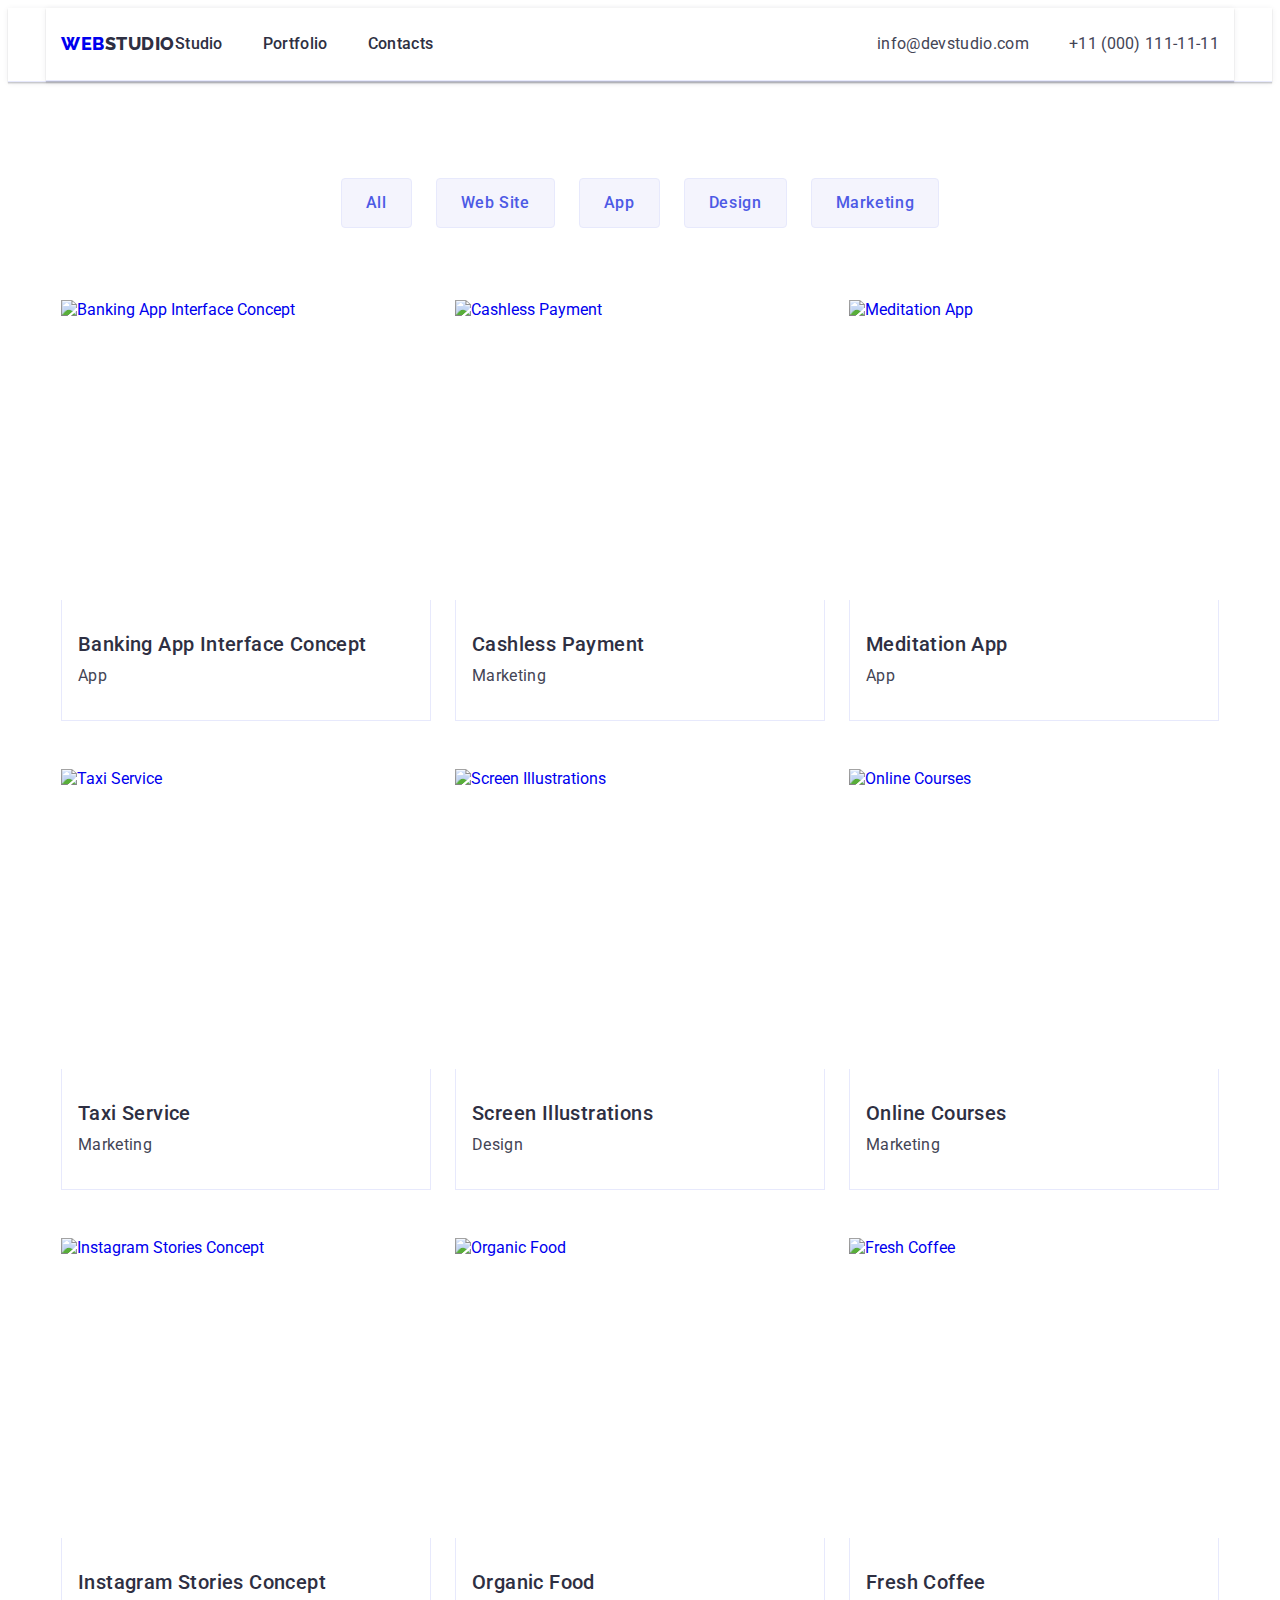
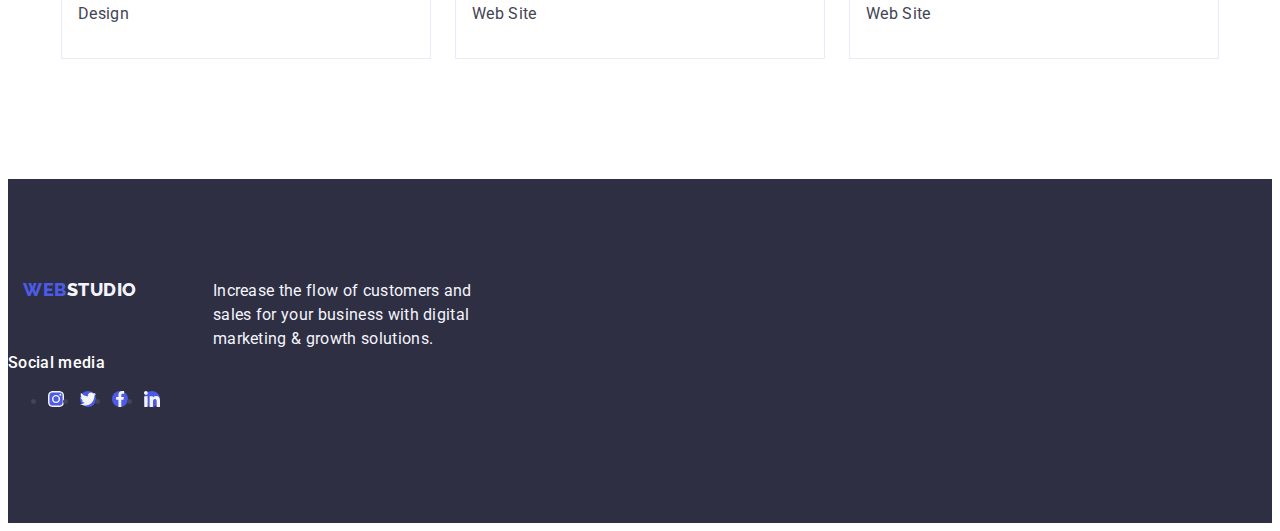
==== portfolio.html @ ffb1801b "Update portfolio.html" ====
<!DOCTYPE html>
<html lang="en">
  <head>
    <meta charset="UTF-8" />
    <meta name="viewport" content="width=device-width, initial-scale=1.0" />
    <link rel="preconnect" href="https://fonts.googleapis.com" />
    <link rel="preconnect" href="https://fonts.gstatic.com" crossorigin />
    <link
      href="https://fonts.googleapis.com/css2?family=Raleway:wght@800&family=Roboto:wght@400;500;700;900&display=swap"
      rel="stylesheet"
    />
    <link
      rel="stylesheet"
      href="https://cdnjs.cloudflare.com/ajax/libs/modern-normalize/2.0.0/modern-normalize.min.css"
      integrity="sha512-4xo8blKMVCiXpTaLzQSLSw3KFOVPWhm/TRtuPVc4WG6kUgjH6J03IBuG7JZPkcWMxJ5huwaBpOpnwYElP/m6wg=="
      crossorigin="anonymous"
      referrerpolicy="no-referrer"
    />
    <link rel="stylesheet" href="./css/styles.css" />
    <title>Portfolio</title>
  </head>
  <body>
    <header class="header-container">
      <div class="container header-container">
        <nav class="nav-header">
          <a href="./index.html" class="logo-link-header link"
            >Web<span class="logo-accent">Studio</span></a
          >
          <ul class="header-link list">
            <li>
              <a class="nav-list link" href="./index.html">Studio</a>
            </li>
            <li>
              <a class="nav-list link" href="./portfolio.html">Portfolio</a>
            </li>
            <li><a class="nav-list link" href="">Contacts</a></li>
          </ul>
        </nav>
        <address class="address">
          <ul class="address-list list">
            <li class="item">
              <a class="contact-link link" href="mailto:info@devstudio.com"
                >info@devstudio.com</a
              >
            </li>
            <li class="item">
              <a class="contact-link link" href="tel:+110001111111"
                >+11 (000) 111-11-11</a
              >
            </li>
          </ul>
        </address>
      </div>
    </header>
    <main>
      <section class="section-p">
        <div class="container">
          <h1 class="visually-hidden">Any text</h1>
          <ul class="list-p list">
            <li><button class="button-p" type="button">All</button></li>
            <li><button class="button-p" type="button">Web Site</button></li>
            <li><button class="button-p" type="button">App</button></li>
            <li><button class="button-p" type="button">Design</button></li>
            <li><button class="button-p" type="button">Marketing</button></li>
          </ul>
          <ul class="list-p-second list">
            <li class="item-p">
              <a href="src=./images/Interface.jpg" class="link">
                <img
                  src="./images/interface.jpg"
                  alt="Banking App Interface Concept"
                  width="360"
                  height="300"
                />
                <div class="link-p">
                  <h2 class="titie-p">Banking App Interface Concept</h2>
                  <p class="text-p">App</p>
                </div></a
              >
            </li>
            <li class="item-p">
              <a href="src=./images/qrcode.jpg" class="link">
                <img
                  src="./images/qrcode.jpg"
                  alt="Cashless Payment"
                  width="360"
                  height="300"
                />
                <div class="link-p">
                  <h2 class="titie-p">Cashless Payment</h2>
                  <p class="text-p">Marketing</p>
                </div></a
              >
            </li>
            <li class="item-p">
              <a href="src=./images/notebookandphone.jpg" class="link">
                <img
                  src="./images/notebookandphone.jpg"
                  alt="Meditation App"
                  width="360"
                  height="300"
                />
                <div class="link-p">
                  <h2 class="titie-p">Meditation App</h2>
                  <p class="text-p">App</p>
                </div></a
              >
            </li>
            <li class="item-p">
              <a href="src=./images/drive.jpg" class="link">
                <img
                  src="./images/drive.jpg"
                  alt="Taxi Service"
                  width="360"
                  height="300"
                />
                <div class="link-p">
                  <h2 class="titie-p">Taxi Service</h2>
                  <p class="text-p">Marketing</p>
                </div></a
              >
            </li>
            <li class="item-p">
              <a href="src=./images/wallpaper.jpg" class="link">
                <img
                  src="./images/wallpaper.jpg"
                  alt="Screen Illustrations"
                  width="360"
                  height="300"
                />
                <div class="link-p">
                  <h2 class="titie-p">Screen Illustrations</h2>
                  <p class="text-p">Design</p>
                </div></a
              >
            </li>
            <li class="item-p">
              <a href="src=./images/748.jpg" class="link">
                <img
                  src="./images/748.jpg"
                  alt="Online Courses"
                  width="360"
                  height="300"
                />
                <div class="link-p">
                  <h2 class="titie-p">Online Courses</h2>
                  <p class="text-p">Marketing</p>
                </div></a
              >
            </li>
            <li class="item-p">
              <a href="src=./images/749.jpg" class="link">
                <img
                  src="./images/749.jpg"
                  alt="Instagram Stories Concept"
                  width="360"
                  height="300"
                />
                <div class="link-p">
                  <h2 class="titie-p">Instagram Stories Concept</h2>
                  <p class="text-p">Design</p>
                </div></a
              >
            </li>
            <li class="item-p">
              <a href="src=./images/Vegetables.jpg" class="link">
                <img
                  src="./images/Vegetables.jpg"
                  alt="Organic Food"
                  width="360"
                  height="300"
                />
                <div class="link-p">
                  <h2 class="titie-p">Organic Food</h2>
                  <p class="text-p">Web Site</p>
                </div></a
              >
            </li>
            <li class="item-p">
              <a href="src=./images/coffee.jpg" class="link">
                <img
                  src="./images/coffee.jpg"
                  alt="Fresh Coffee"
                  width="360"
                  height="300"
                />
                <div class="link-p">
                  <h2 class="titie-p">Fresh Coffee</h2>
                  <p class="text-p">Web Site</p>
                </div>
              </a>
            </li>
          </ul>
        </div>
      </section>
    </main>
    <footer class="footer">
      <div class="container-footer">
        <a href="./index.html" class="logo-link link"
          >Web<span class="logo-accent-dark">Studio</span></a
        >
        <p class="footer-text">
          Increase the flow of customers and sales for your business with
          digital marketing & growth solutions.
        </p>
      </div>
      <div class="container-footer-sn">
        <p class="social-newtork-text">
          Social media
        </p>
        <ul class="social-newtork-list">
          <li class="social-newtork-item"><a class="footer-logo" 
            href="./images/icons.svg#icon-instagram"
              >
                <svg class="svg-logo-footer" width="16" height="16">
                  <use href="./images/icons.svg#icon-instagram"></use>
              </svg>
              </a>
              </li>
              <li class="social-newtork-item"><a class="footer-logo" 
                href="./images/icons.svg#icon-twitter"
                  >
                    <svg class="svg-logo-footer" width="16" height="16">
                      <use href="./images/icons.svg#icon-twitter"></use>
                  </svg>
                  </a>
                  </li>
                  <li class="social-newtork-item"><a class="footer-logo" 
                    href="./images/icons.svg#icon-facebook"
                      >
                        <svg class="svg-logo-footer" width="16" height="16">
                          <use href="./images/icons.svg#icon-facebook"></use>
                      </svg>
                      </a>
                      </li>
                      <li class="social-newtork-item"><a class="footer-logo" 
                        href="./images/icons.svg#icon-linkedin"
                          >
                            <svg class="svg-logo-footer" width="16" height="16">
                              <use href="./images/icons.svg#icon-linkedin"></use>
                          </svg>
                          </a>
                          </li>
        </ul>
      </div>
    </footer>
  </body>
</html>
---- css/styles.css ----
:root {
    --state: #434455;
    --navy-blue: #2e2f42;
    --cornflower: #E7E9FC;
    --iris: #4D5AE5;
    --ocean: #404BBF;
    --cloud: #F4F4FD;
    --white: #ffffff;
    --light-slate: #8e8f99;
    
    }
    p,h1,h2,h3,h4,h5,h6 {
        padding: 0%;
        margin: 0%;
    }
    
    li {
        margin: 0%;
        padding-left: 0%;
    }
    
    img {
        display: block;
    }
    
    body{font-family: "Roboto", sans-serif;
        color: var(--state);
        background-color: var(--white);
    }
    .svg-logo-footer{
        width: 24;
        height: 24;
        fill:#f4f4fd; 
        transition: background-color 250ms cubic-bezier(0.4, 0, 0.2, 1);
    }
    .social-newtork-text{
        font-weight: 500;
        font-size: 16px;
        line-height: 1.5;
        letter-spacing: 0.02em;
        color:#FFFFFF;
        margin-bottom: 16px;
    }
    .container {
        width: 1158px;
        padding: 0 15px;
        margin: 0 auto;
    }
    .social-newtork-list{
        display: flex;
        gap: 16px;
    }
    .social-network-item{
        width: 40px;
        height: 40px;
    }
    .footer-logo{
        width: 100%;
        height: 100%;
        background-color:#4d5ae5;
        border-radius: 50%;
        display:flex;
        align-items: center;
        justify-content: center;
    }
    .footer-logo:hover{
        background-color: #31d0aa;
    }
    .footer-logo:focus{
        background-color: #31d0aa;
    }
    .container-footer{
        width: 1158px;
        padding: 0 15px;
        margin: 0 auto;
        display: flex;
        align-items: baseline;
        margin-right: 120px;
    }
    
    .header-container {
        display: flex;
        border-bottom: 1px solid #e7e9fc;
        align-items: center;
        justify-content: space-between;
        box-shadow: 0px 2px 1px rgba(46, 47, 66, 0.08), 0px 1px 1px 
        rgba(46, 47, 66, 0.16), 0px 1px 6px rgba(46, 47, 66, 0.08);
    }
    
    .visually-hidden {
        position: absolute;
        width: 1px;
        height: 1px;
        margin: -1px;
        border: 0;
        padding: 0;
        white-space: nowrap;
        clip-path: inset(100%);
        clip: rect(0 0 0 0);
        overflow: hidden;
    }
    
    .list {list-style: none;
    padding: 0;
    margin: 0;}
    
    .link {text-decoration: none;}
    
    
    
    .address {
           margin-left: auto;
        }
        .item {
           
            
        }
    
    .nav-header {
        display: flex;
        
        align-items: center;    
        
    }
    
    .header-link {
        display: flex;
        gap: 40px;
    }
    
        .link-switch {
            color: #404bbf; 
            position: relative; 
            
        }
    
    
        
        .link-switch::after {
            content: "";
            position: absolute;
            left: 0;
            bottom: -1px;
            height: 4px;
            background-color: #404bbf;
            border-radius: 2px;
            transition: border-radius 2px;
            
    
        }
        
    
    .address-list {
        display: flex;
            gap: 40px;
            
    }
    
    .logo-link-header {
    
        display: block;
        font-family: "Raleway", sans-serif;
        font-weight: 800;
        font-size: 18px;
        line-height: 1.17;
        letter-spacing: 0.03em;
        text-transform: uppercase;
        color: #404bbf
        margin-right: 76px;
     
    }
    
    
    .logo-link.link {
    
        display: inline-block;
        font-family: "Raleway", sans-serif;
        font-weight: 800;
        font-size: 18px;
        line-height: 1.17;
        letter-spacing: 0.03em;
        text-transform: uppercase;
        color: var(--iris);
        margin-right: 76px;
        margin-bottom: 16px;
    }
    
    
            .logo-link.link:hover,
            .logo-link.link:focus, 
            .nav-list.link:hover,
            .nav-list.link:focus,
            .contact-link.link:hover,
            .contact-link.link:focus
            {color: #404bbf;}
    
    
    
    .logo-accent {color:#2e2f42}
    
    
    
    .nav-list{
        
        padding: 24px 0;
        color: var(--navyblue, #2E2F42);
        font-family: Roboto;
        font-size: 16px;
        font-style: normal;
        line-height: 1.5;
        letter-spacing: 0.02em;
        font-weight: 500;
        display: block;
        transition: color 250ms cubic-bezier(0.4, 0, 0.2, 1)}
    
       
    
    
    
        .contact-link {
        color: var(--slate, #434455);
        font-family: Roboto;
        font-size: 16px;
        font-style: normal;
        font-weight: 400;
        line-height: 24px;
        letter-spacing: 0.32px;
        transition: color 250ms cubic-bezier(0.4, 0, 0.2, 1);
    
        }
    
    
    
    .section-one {
        max-width: 1440px;
        padding: 188px 0;
        text-align: center;
        background: var(--navyblue, #2E2F42);}
    
        .hero {
        background-size: cover;
        background-image: url(../images/hero-bg.jpg);
        background-repeat: no-repeat;
        background-position: center center;
        background-image: linear-gradient(rgba(46, 47, 66, 0.7),
                    rgba(46, 47, 66, 0.7)), url(../images/hero-bg.jpg);}
    
    .section-one-text {
        max-width: 496px;
        color: var(--white, #FFF);
        font-family: Roboto;
        font-size: 56px;
        font-style: normal;
        font-weight: 700;
        line-height: 1.07;
        letter-spacing: 1.12px;
        text-align: center;
        margin-right: auto;
        margin-left: auto;
        margin-bottom: 48px;}
    
    .section-one-button {
        border-radius: 4px;
        border: none;
        height: 56px;
        min-width: 169px;
        display: block;
        background-color: var(--iris);
        font-family: "Roboto", sans-serif;
        font-weight: 500;
        font-size: 16px;
        line-height: 1.5;
        letter-spacing: 0.04em;
        color: var(--white);
        cursor: pointer;
        margin: 0 auto;
        transition: background-color 250ms cubic-bezier(0.4, 0, 0.2, 1);
    }
    
    .section-one-button:hover {
            background-color: var(--ocean);
        }
    .section-one-button:focus {
            background-color: var(--ocean);
        }
    
    .section-two {
        padding: 120px 0;
    }
    
     .logo-icon {
         display: flex;
         justify-content: center;
         align-items: center;
     }
    
     .logo-icon-wrapper {
         display: flex;
         justify-content: center;
         align-items: center;
         width: 264px;
         height: 112px;
         margin-bottom: 8px;
         flex-shrink: 0;
         border-radius: 4px;
         background: var(--cloud, #F4F4FD);
     }
    
    
     /* <svg class="" width="" height="">
     <use href="/images/icons.svg#"></use>
     </svg> */
    
    
        .section-two-title,
        .titie-p
         {
            font-weight: 500;
            font-size: 20px;
            line-height: 1.2;
            letter-spacing: 0.02em;
             color: var(--navy-blue);
            
        }
        .section-two-text {
            line-height: 1.5;
            letter-spacing: 0.02em;
    
        }
    .section-two-title {
        margin-bottom: 8px;
    }
    
    .section-two-list {
        display: flex;
        gap: 24px;
    }
    .section-two-list-element{
    width: calc((100% - 72px) / 4);
    }
    
        .section-three-title,
        .section-four-title {
            font-size: 36px;
            line-height: 1.11;
            text-align: center;
            text-transform: capitalize;
            color: var(--navy-blue);
            letter-spacing: 0.02em;
        }
    
        .section-three {
        padding-bottom: 120px;
        }
        .section-three-title {
        margin-bottom: 72px;
        }
        .section-three-list {
            display: flex;
        gap: 24px;
        }
    
        .section-four {
            padding: 120px 0;
            background-color: #F4F4FD;
        }
    
    .section-four-list {
    display: flex;
    gap: 24px;
    border-radius: 0px 0px 4px 4px;
    }
    
    .section-four-item
    {border-radius: 0px 0px 4px 4px;
     background-color: #FFFFFF;
    box-shadow: 0px 1px 6px rgba(46, 47, 66, 0.08),
        0px 1px 1px rgba(46, 47, 66, 0.16),
        0px 2px 1px rgba(46, 47, 66, 0.08);}
    
    .section-four-item:first-child {
        width: calc((100% - 72px) / 4);}
    
    .section-four-item:last-child {
    margin-right: 0;
    }
    
    .section-four-title-name {
        font-weight: 500;
        font-size: 20px;
        line-height: 1.2;
        letter-spacing: 0.02em;
        color: var(--navy-blue);
        text-align: center;
        margin-bottom: 8px;
    
    }
    
    .woker-name {
        padding: 32px 0;
    }
    
    .section-four-title {
        margin-bottom: 72px;
    }
        .section-four-text {
            text-align: center;
            
        }
    
        .section-four-text,
        .text-p
         {
            font-size: 16px;
            line-height: 1.5;
            letter-spacing: 0.02em;
            color: var(--state);
        }
    
        .socials {
            display: flex;
            justify-content: center;
            gap: 24px;
        }
    
        .socials-item {
            width: 40px;
            height: 40px;
            
        }
    
        .socials-logo-link {
            width: 100%;
            height: 100%;
            background-color: var(--iris);
            border-radius: 50%;
            display: flex;
            justify-content: center;
            align-items: center;
            transition: background-color 250ms cubic-bezier(0.4, 0, 0.2, 1);
        }
     .socials-logo-link:hover,
     .socials-logo-link:focus {
        background-color: #404bbf;
     }
    
     .svg-logo {
       fill: #f4f4fd;
     }
    .svg-logo1{
        fill: currentColor;
        width: 104;
        height: 56;
    }
    
    .section-five {
        padding-top: 120px;
        padding-bottom: 120px;
    }
    
    .section-five-title {
        font-size: 36px;
        line-height: 1.11;
        color: var(--navy-blue);
        margin-bottom: 72px;
    }
    
     .sectiom-five-list {
        display: flex;
        justify-content: center;
        gap: 24px;}
    
        .sectiom-five-list-item {
        width: calc((100% - 120px) / 6);
        height: 88px;
     }
    
    .section-five-logo {
    width: 100%;
    height: 100%;
    border: 1px solid #8e8f99;
    border-radius: 4px;
    display: flex;
    justify-content: center;
    align-items: center;
    color: var(--light-slate);
    transition: border-color 250ms cubic-bezier(0.4, 0, 0.2, 1), color 250ms cubic-bezier(0.4, 0, 0.2, 1);
    }
    
    .section-five-logo:focus,
    .section-five-logo:hover {
        border-color: #404bbf;
        color: #404bbf; 
    }
    
        .footer {
            padding: 100px 0;
            background-color: var(--navy-blue);
        }
        .logo-accent-dark {
            color: #f4f4fd; 
        }
        .footer-text {
            line-height: 1.5;
            color: var(--cloud);
            letter-spacing: 0.02em;
            max-width: 264px;
        }
    
    
            .button-p {
                border-radius: 4px;
                border: 1px solid #e7e9fc;
                padding: 12px 24px;
                font-family: "Roboto", sans-serif;
                font-weight: 500;
                font-size: 16px;
                line-height: 1.5;
                letter-spacing: 0.04em;
                color: var(--iris);
                background-color: var(--cloud);
                cursor: pointer;
            }
    
            .button-p:hover,
            .button-p:focus {
                color: var(--white);
                background-color: var(--ocean);
                border: 1px solid transparent;
            }
            .section-p {
                padding-top: 96px;
                padding-bottom: 120px;
    
            }
            .list-p {
                display: flex;
                justify-content: center;
                gap: 24px;
                margin-bottom: 72px;
            }
    
       .list-p-second {
           display: flex;
           flex-wrap: wrap;
           justify-content: center;
           row-gap: 48px;
            column-gap: 24px;
            
       }
       .item-p {
        
        width: calc((100% - 48px) / 3);
        height: calc((100% - 24px) / 3);
       }
    
       .link-p {
        padding: 32px 16px;
        border: 1px solid #e7e9fc;
        border-top: none;
       
       }
        .titie-p {
        font-weight: 500;
        font-size: 20px;
        line-height: 1.2;
        letter-spacing: 0.02em;
        color: var(--navy-blue);
        margin-bottom: 8px
               }
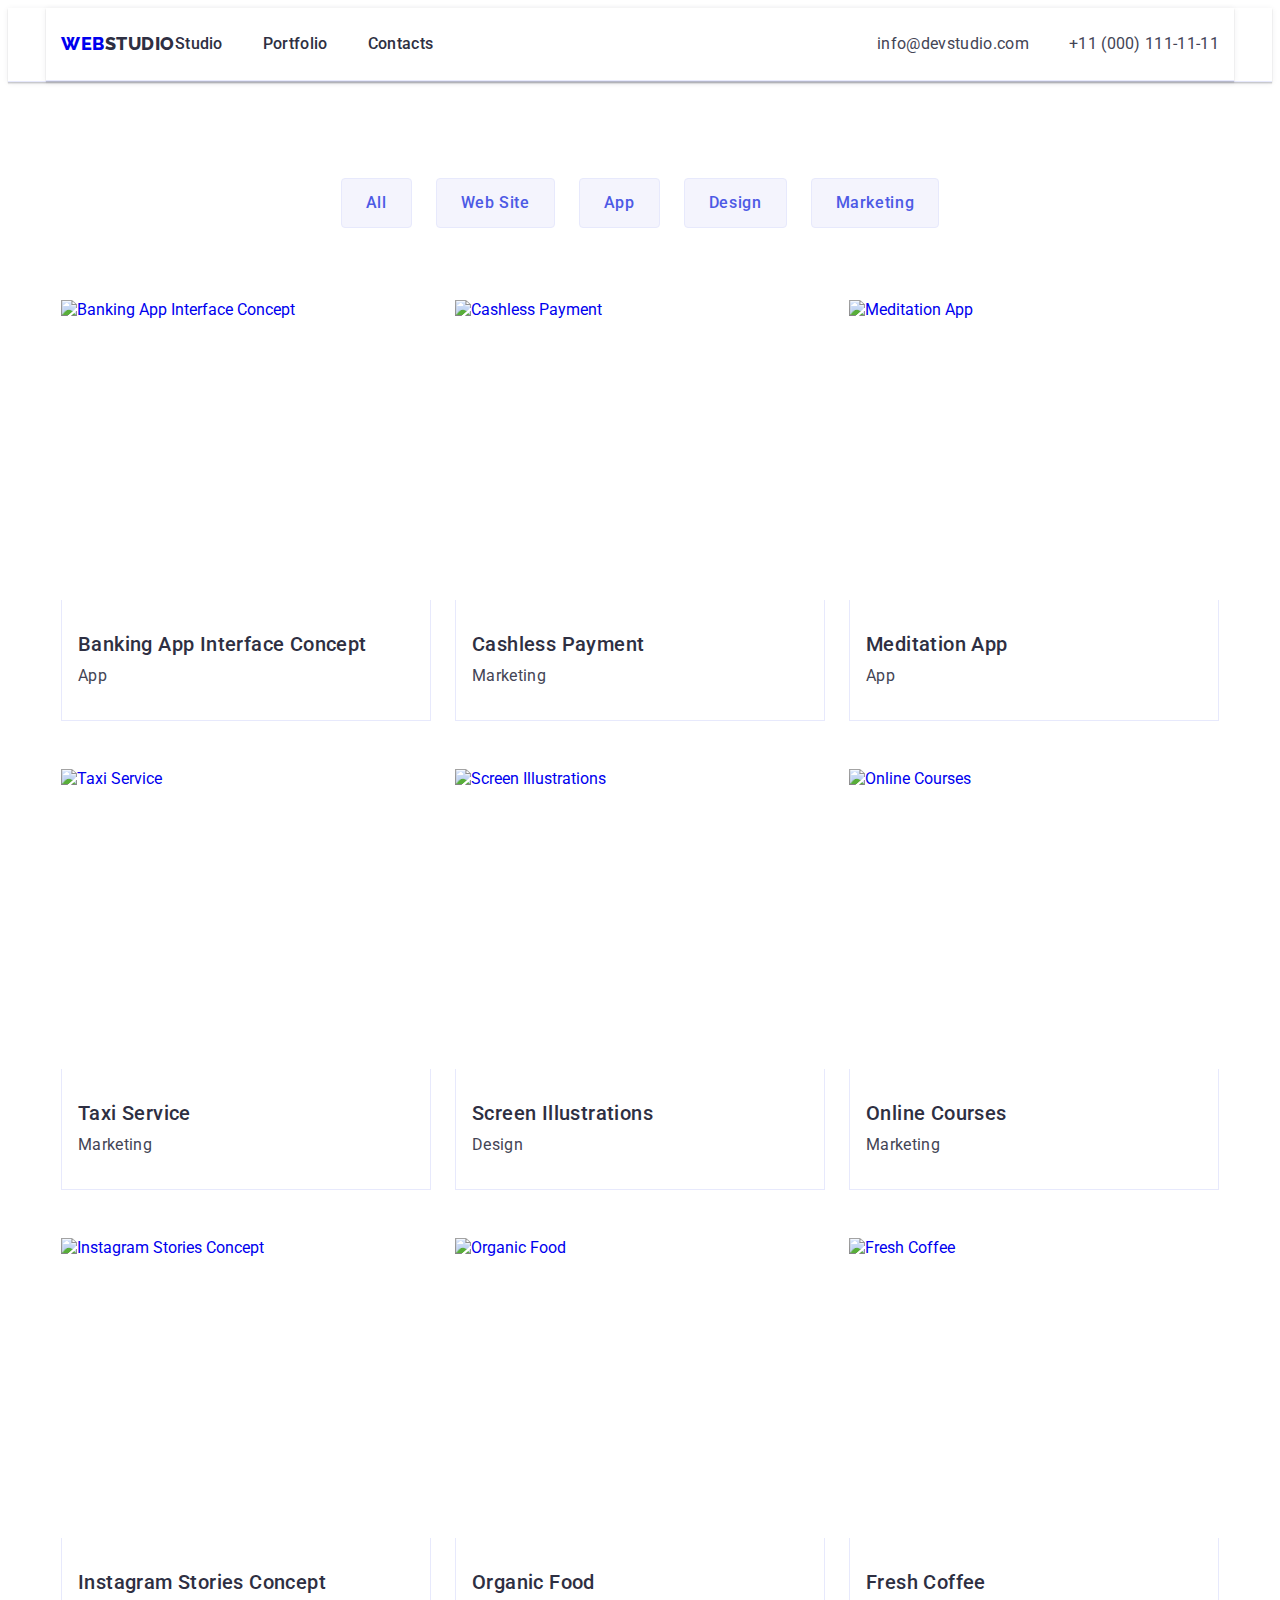
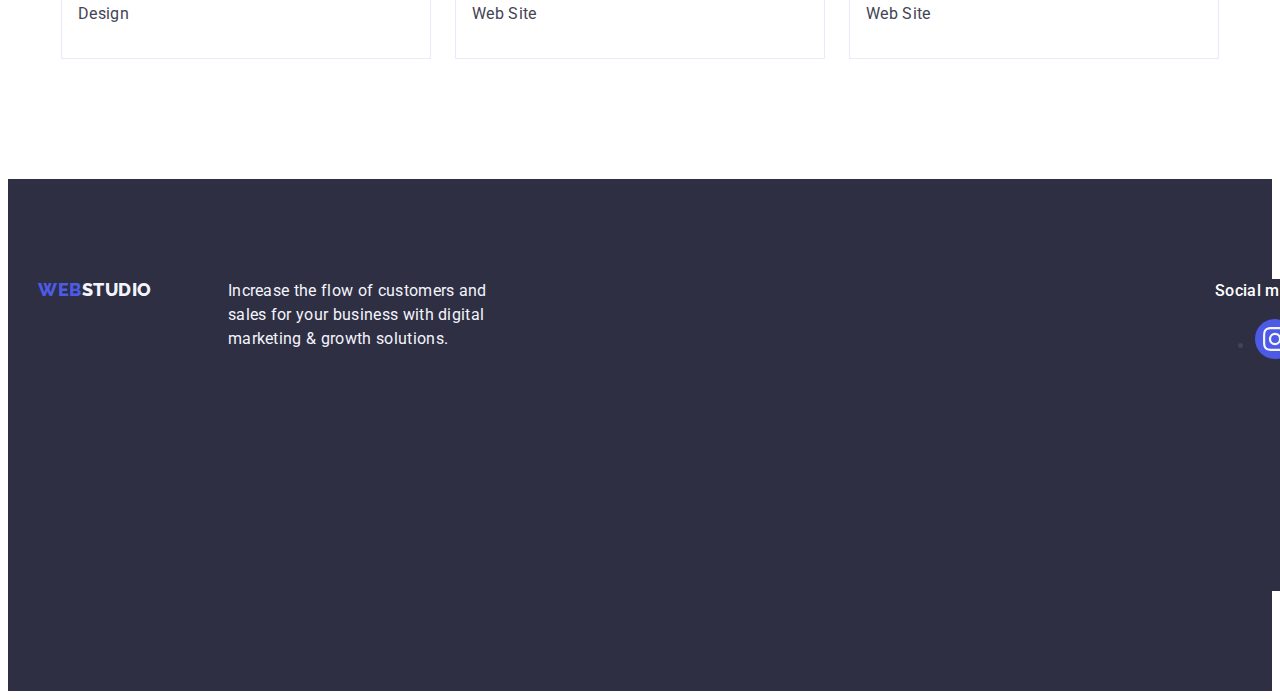
==== commit 1f5328b1: "1" ====
--- a/portfolio.html
+++ b/portfolio.html
@@ -195,7 +195,8 @@
       </section>
     </main>
     <footer class="footer">
-      <div class="container-footer">
+      <div class="container cont-footer">
+      <div class="loggo-footer">
         <a href="./index.html" class="logo-link link"
           >Web<span class="logo-accent-dark">Studio</span></a
         >
@@ -204,7 +205,7 @@
           digital marketing & growth solutions.
         </p>
       </div>
-      <div class="container-footer-sn">
+        <div class="social-newtork-footer">
         <p class="social-newtork-text">
           Social media
         </p>
@@ -212,7 +213,7 @@
           <li class="social-newtork-item"><a class="footer-logo" 
             href="./images/icons.svg#icon-instagram"
               >
-                <svg class="svg-logo-footer" width="16" height="16">
+                <svg class="svg-logo-footer" width="24" height="24">
                   <use href="./images/icons.svg#icon-instagram"></use>
               </svg>
               </a>
@@ -220,7 +221,7 @@
               <li class="social-newtork-item"><a class="footer-logo" 
                 href="./images/icons.svg#icon-twitter"
                   >
-                    <svg class="svg-logo-footer" width="16" height="16">
+                    <svg class="svg-logo-footer" width="24" height="24">
                       <use href="./images/icons.svg#icon-twitter"></use>
                   </svg>
                   </a>
@@ -228,7 +229,7 @@
                   <li class="social-newtork-item"><a class="footer-logo" 
                     href="./images/icons.svg#icon-facebook"
                       >
-                        <svg class="svg-logo-footer" width="16" height="16">
+                        <svg class="svg-logo-footer" width="24" height="24">
                           <use href="./images/icons.svg#icon-facebook"></use>
                       </svg>
                       </a>
@@ -236,13 +237,14 @@
                       <li class="social-newtork-item"><a class="footer-logo" 
                         href="./images/icons.svg#icon-linkedin"
                           >
-                            <svg class="svg-logo-footer" width="16" height="16">
+                            <svg class="svg-logo-footer" width="24" height="24">
                               <use href="./images/icons.svg#icon-linkedin"></use>
                           </svg>
                           </a>
                           </li>
         </ul>
       </div>
-    </footer>
+    </div>
+      </footer>
   </body>
 </html>--- a/css/styles.css
+++ b/css/styles.css
@@ -55,13 +55,14 @@
         height: 40px;
     }
     .footer-logo{
-        width: 100%;
-        height: 100%;
+        width: 40px;
+        height: 40px;
         background-color:#4d5ae5;
         border-radius: 50%;
         display:flex;
         align-items: center;
         justify-content: center;
+        transition: background-color 250ms cubic-bezier(0.4, 0, 0.2, 1);
     }
     .footer-logo:hover{
         background-color: #31d0aa;
@@ -69,7 +70,7 @@
     .footer-logo:focus{
         background-color: #31d0aa;
     }
-    .container-footer{
+    .loggo-footer{
         width: 1158px;
         padding: 0 15px;
         margin: 0 auto;
@@ -77,7 +78,14 @@
         align-items: baseline;
         margin-right: 120px;
     }
-    
+    .cont-footer{
+        display: flex;
+        background: var(--navyblue, #2E2F42);
+        width: 1440px;
+    height: 312px;
+    flex-shrink: 0;
+    align-items: baseline
+    }
     .header-container {
         display: flex;
         border-bottom: 1px solid #e7e9fc;
@@ -447,7 +455,7 @@
      .svg-logo {
        fill: #f4f4fd;
      }
-    .svg-logo1{
+    .svg-logoo{
         fill: currentColor;
         width: 104;
         height: 56;
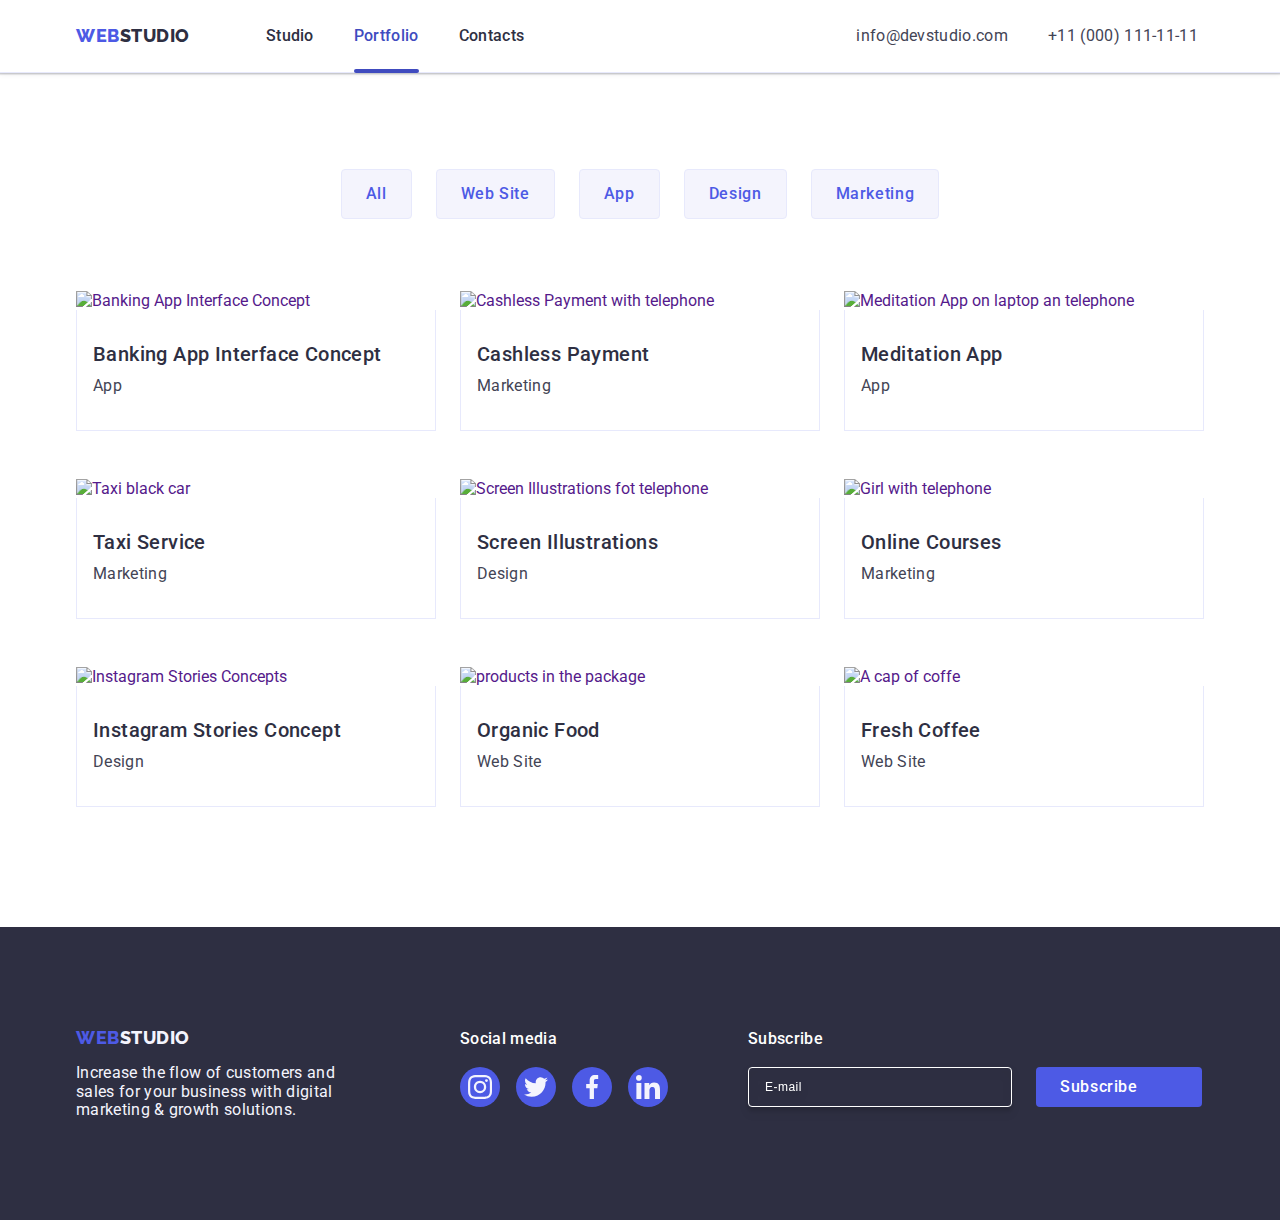
==== commit 10d23416: "1" ====
--- a/portfolio.html
+++ b/portfolio.html
@@ -1,14 +1,6 @@
 <!DOCTYPE html>
 <html lang="en">
   <head>
-    <meta charset="UTF-8" />
-    <meta name="viewport" content="width=device-width, initial-scale=1.0" />
-    <link rel="preconnect" href="https://fonts.googleapis.com" />
-    <link rel="preconnect" href="https://fonts.gstatic.com" crossorigin />
-    <link
-      href="https://fonts.googleapis.com/css2?family=Raleway:wght@800&family=Roboto:wght@400;500;700;900&display=swap"
-      rel="stylesheet"
-    />
     <link
       rel="stylesheet"
       href="https://cdnjs.cloudflare.com/ajax/libs/modern-normalize/2.0.0/modern-normalize.min.css"
@@ -17,34 +9,47 @@
       referrerpolicy="no-referrer"
     />
     <link rel="stylesheet" href="./css/styles.css" />
+    <link rel="preconnect" href="https://fonts.googleapis.com" />
+    <link rel="preconnect" href="https://fonts.gstatic.com" crossorigin />
+    <link
+      href="https://fonts.googleapis.com/css2?family=Raleway:wght@800&family=Roboto:wght@400;500;700;900&display=swap"
+      rel="stylesheet"
+    />
+    <meta charset="UTF-8" />
+    <meta name="viewport" content="width=device-width, initial-scale=1.0" />
     <title>Portfolio</title>
   </head>
   <body>
-    <header class="header-container">
-      <div class="container header-container">
-        <nav class="nav-header">
-          <a href="./index.html" class="logo-link-header link"
-            >Web<span class="logo-accent">Studio</span></a
+    <header class="header">
+      <div class="header-content container">
+        <nav class="nav">
+          <a class="logo link" href="./index.html"
+            >Web<span class="logo-span">Studio</span></a
           >
-          <ul class="header-link list">
-            <li>
-              <a class="nav-list link" href="./index.html">Studio</a>
-            </li>
-            <li>
-              <a class="nav-list link" href="./portfolio.html">Portfolio</a>
-            </li>
-            <li><a class="nav-list link" href="">Contacts</a></li>
+          <ul class="nav-list list">
+            <li class="nav-element">
+              <a class="nav-item link" href="./index.html">Studio</a>
+            </li>
+            <li class="nav-element">
+              <a class="nav-item link current" href="./portfolio.html"
+                >Portfolio</a
+              >
+            </li>
+            <li class="nav-element">
+              <a class="nav-item link" href="">Contacts</a>
+            </li>
           </ul>
         </nav>
+
         <address class="address">
           <ul class="address-list list">
-            <li class="item">
-              <a class="contact-link link" href="mailto:info@devstudio.com"
+            <li class="address-element">
+              <a class="address-item link" href="mailto:info@devstudio.com"
                 >info@devstudio.com</a
               >
             </li>
-            <li class="item">
-              <a class="contact-link link" href="tel:+110001111111"
+            <li class="address-element">
+              <a class="address-item link" href="tel:+110001111111"
                 >+11 (000) 111-11-11</a
               >
             </li>
@@ -52,141 +57,219 @@
         </address>
       </div>
     </header>
-    <main>
-      <section class="section-p">
-        <div class="container">
-          <h1 class="visually-hidden">Any text</h1>
-          <ul class="list-p list">
-            <li><button class="button-p" type="button">All</button></li>
-            <li><button class="button-p" type="button">Web Site</button></li>
-            <li><button class="button-p" type="button">App</button></li>
-            <li><button class="button-p" type="button">Design</button></li>
-            <li><button class="button-p" type="button">Marketing</button></li>
+
+    <main class="main">
+      <section class="categories">
+        <div class="categories-content container">
+          <h1 class="categories-title visually-hidden">Categories</h1>
+
+          <ul class="categories-list list">
+            <li class="categories-item">
+              <button class="categories-button" type="button">All</button>
+            </li>
+            <li class="categories-item">
+              <button class="categories-button" type="button">Web Site</button>
+            </li>
+            <li class="categories-item">
+              <button class="categories-button" type="button">App</button>
+            </li>
+            <li class="categories-item">
+              <button class="categories-button" type="button">Design</button>
+            </li>
+            <li class="categories-item">
+              <button class="categories-button" type="button">Marketing</button>
+            </li>
           </ul>
-          <ul class="list-p-second list">
-            <li class="item-p">
-              <a href="src=./images/Interface.jpg" class="link">
-                <img
-                  src="./images/interface.jpg"
-                  alt="Banking App Interface Concept"
-                  width="360"
-                  height="300"
-                />
-                <div class="link-p">
-                  <h2 class="titie-p">Banking App Interface Concept</h2>
-                  <p class="text-p">App</p>
-                </div></a
-              >
-            </li>
-            <li class="item-p">
-              <a href="src=./images/qrcode.jpg" class="link">
-                <img
-                  src="./images/qrcode.jpg"
-                  alt="Cashless Payment"
-                  width="360"
-                  height="300"
-                />
-                <div class="link-p">
-                  <h2 class="titie-p">Cashless Payment</h2>
-                  <p class="text-p">Marketing</p>
-                </div></a
-              >
-            </li>
-            <li class="item-p">
-              <a href="src=./images/notebookandphone.jpg" class="link">
-                <img
-                  src="./images/notebookandphone.jpg"
-                  alt="Meditation App"
-                  width="360"
-                  height="300"
-                />
-                <div class="link-p">
-                  <h2 class="titie-p">Meditation App</h2>
-                  <p class="text-p">App</p>
-                </div></a
-              >
-            </li>
-            <li class="item-p">
-              <a href="src=./images/drive.jpg" class="link">
-                <img
-                  src="./images/drive.jpg"
-                  alt="Taxi Service"
-                  width="360"
-                  height="300"
-                />
-                <div class="link-p">
-                  <h2 class="titie-p">Taxi Service</h2>
-                  <p class="text-p">Marketing</p>
-                </div></a
-              >
-            </li>
-            <li class="item-p">
-              <a href="src=./images/wallpaper.jpg" class="link">
-                <img
-                  src="./images/wallpaper.jpg"
-                  alt="Screen Illustrations"
-                  width="360"
-                  height="300"
-                />
-                <div class="link-p">
-                  <h2 class="titie-p">Screen Illustrations</h2>
-                  <p class="text-p">Design</p>
-                </div></a
-              >
-            </li>
-            <li class="item-p">
-              <a href="src=./images/748.jpg" class="link">
-                <img
-                  src="./images/748.jpg"
-                  alt="Online Courses"
-                  width="360"
-                  height="300"
-                />
-                <div class="link-p">
-                  <h2 class="titie-p">Online Courses</h2>
-                  <p class="text-p">Marketing</p>
-                </div></a
-              >
-            </li>
-            <li class="item-p">
-              <a href="src=./images/749.jpg" class="link">
-                <img
-                  src="./images/749.jpg"
-                  alt="Instagram Stories Concept"
-                  width="360"
-                  height="300"
-                />
-                <div class="link-p">
-                  <h2 class="titie-p">Instagram Stories Concept</h2>
-                  <p class="text-p">Design</p>
-                </div></a
-              >
-            </li>
-            <li class="item-p">
-              <a href="src=./images/Vegetables.jpg" class="link">
-                <img
-                  src="./images/Vegetables.jpg"
-                  alt="Organic Food"
-                  width="360"
-                  height="300"
-                />
-                <div class="link-p">
-                  <h2 class="titie-p">Organic Food</h2>
-                  <p class="text-p">Web Site</p>
-                </div></a
-              >
-            </li>
-            <li class="item-p">
-              <a href="src=./images/coffee.jpg" class="link">
-                <img
-                  src="./images/coffee.jpg"
-                  alt="Fresh Coffee"
-                  width="360"
-                  height="300"
-                />
-                <div class="link-p">
-                  <h2 class="titie-p">Fresh Coffee</h2>
-                  <p class="text-p">Web Site</p>
+
+          <ul class="gallery-list list">
+            <li class="gallery-item">
+              <a class="gallery-link link" href="">
+                <div class="gallery-img">
+                  <img
+                    class="gallery-image"
+                    src="./images/interface.jpg"
+                    alt="Banking App Interface Concept"
+                    width="360"
+                  />
+                  <p class="gallery-img-p">
+                    14 Stylish and User-Friendly App Design Concepts · Task
+                    Manager App · Calorie Tracker App · Exotic Fruit Ecommerce
+                    App · Cloud Storage App
+                  </p>
+                </div>
+                <div class="gallery-item-text">
+                  <h2 class="gallery-subtitle">
+                    Banking App Interface Concept
+                  </h2>
+                  <p class="gallery-text">App</p>
+                </div>
+              </a>
+            </li>
+            <li class="gallery-item">
+              <a class="gallery-link link" href="">
+                <div class="gallery-img">
+                  <img
+                    class="gallery-image"
+                    src="./images/qrcode.jpg"
+                    alt="Cashless Payment with telephone"
+                    width="360"
+                  />
+                  <p class="gallery-img-p">
+                    14 Stylish and User-Friendly App Design Concepts · Task
+                    Manager App · Calorie Tracker App · Exotic Fruit Ecommerce
+                    App · Cloud Storage App
+                  </p>
+                </div>
+                <div class="gallery-item-text">
+                  <h2 class="gallery-subtitle">Cashless Payment</h2>
+                  <p class="gallery-text">Marketing</p>
+                </div>
+              </a>
+            </li>
+            <li class="gallery-item">
+              <a class="gallery-link link" href="">
+                <div class="gallery-img">
+                  <img
+                    class="gallery-image"
+                    src="./images/notebookandphone.jpg"
+                    alt="Meditation App on laptop an telephone"
+                    width="360"
+                  />
+                  <p class="gallery-img-p">
+                    14 Stylish and User-Friendly App Design Concepts · Task
+                    Manager App · Calorie Tracker App · Exotic Fruit Ecommerce
+                    App · Cloud Storage App
+                  </p>
+                </div>
+                <div class="gallery-item-text">
+                  <h2 class="gallery-subtitle">Meditation App</h2>
+                  <p class="gallery-text">App</p>
+                </div>
+              </a>
+            </li>
+            <li class="gallery-item">
+              <a class="gallery-link link" href="">
+                <div class="gallery-img">
+                  <img
+                    class="gallery-image"
+                    src="./images/drive.jpg"
+                    alt="Taxi black car"
+                    width="360"
+                  />
+                  <p class="gallery-img-p">
+                    14 Stylish and User-Friendly App Design Concepts · Task
+                    Manager App · Calorie Tracker App · Exotic Fruit Ecommerce
+                    App · Cloud Storage App
+                  </p>
+                </div>
+                <div class="gallery-item-text">
+                  <h2 class="gallery-subtitle">Taxi Service</h2>
+                  <p class="gallery-text">Marketing</p>
+                </div>
+              </a>
+            </li>
+            <li class="gallery-item">
+              <a class="gallery-link link" href="">
+                <div class="gallery-img">
+                  <img
+                    class="gallery-image"
+                    src="./images/wallpaper.jpg"
+                    alt="Screen Illustrations fot telephone"
+                    width="360"
+                  />
+                  <p class="gallery-img-p">
+                    14 Stylish and User-Friendly App Design Concepts · Task
+                    Manager App · Calorie Tracker App · Exotic Fruit Ecommerce
+                    App · Cloud Storage App
+                  </p>
+                </div>
+                <div class="gallery-item-text">
+                  <h2 class="gallery-subtitle">Screen Illustrations</h2>
+                  <p class="gallery-text">Design</p>
+                </div>
+              </a>
+            </li>
+            <li class="gallery-item">
+              <a class="gallery-link link" href="">
+                <div class="gallery-img">
+                  <img
+                    class="gallery-image"
+                    src="./images/748.jpg"
+                    alt="Girl with telephone"
+                    width="360"
+                  />
+                  <p class="gallery-img-p">
+                    14 Stylish and User-Friendly App Design Concepts · Task
+                    Manager App · Calorie Tracker App · Exotic Fruit Ecommerce
+                    App · Cloud Storage App
+                  </p>
+                </div>
+                <div class="gallery-item-text">
+                  <h2 class="gallery-subtitle">Online Courses</h2>
+                  <p class="gallery-text">Marketing</p>
+                </div>
+              </a>
+            </li>
+            <li class="gallery-item">
+              <a class="gallery-link link" href="">
+                <div class="gallery-img">
+                  <img
+                    class="gallery-image"
+                    src="./images/749.jpg"
+                    alt="Instagram Stories Concepts"
+                    width="360"
+                  />
+                  <p class="gallery-img-p">
+                    14 Stylish and User-Friendly App Design Concepts · Task
+                    Manager App · Calorie Tracker App · Exotic Fruit Ecommerce
+                    App · Cloud Storage App
+                  </p>
+                </div>
+                <div class="gallery-item-text">
+                  <h2 class="gallery-subtitle">Instagram Stories Concept</h2>
+                  <p class="gallery-text">Design</p>
+                </div>
+              </a>
+            </li>
+            <li class="gallery-item">
+              <a class="gallery-link link" href="">
+                <div class="gallery-img">
+                  <img
+                    class="gallery-image"
+                    src="./images/Vegetables.jpg"
+                    alt="products in the package"
+                    width="360"
+                  />
+                  <p class="gallery-img-p">
+                    14 Stylish and User-Friendly App Design Concepts · Task
+                    Manager App · Calorie Tracker App · Exotic Fruit Ecommerce
+                    App · Cloud Storage App
+                  </p>
+                </div>
+                <div class="gallery-item-text">
+                  <h2 class="gallery-subtitle">Organic Food</h2>
+                  <p class="gallery-text">Web Site</p>
+                </div>
+              </a>
+            </li>
+            <li class="gallery-item">
+              <a class="gallery-link link" href="">
+                <div class="gallery-img">
+                  <img
+                    class="gallery-image"
+                    src="./images/coffee.jpg"
+                    alt="A cap of coffe"
+                    width="360"
+                  />
+                  <p class="gallery-img-p">
+                    14 Stylish and User-Friendly App Design Concepts · Task
+                    Manager App · Calorie Tracker App · Exotic Fruit Ecommerce
+                    App · Cloud Storage App
+                  </p>
+                </div>
+                <div class="gallery-item-text">
+                  <h2 class="gallery-subtitle">Fresh Coffee</h2>
+                  <p class="gallery-text">Web Site</p>
                 </div>
               </a>
             </li>
@@ -194,57 +277,172 @@
         </div>
       </section>
     </main>
+
     <footer class="footer">
-      <div class="container cont-footer">
-      <div class="loggo-footer">
-        <a href="./index.html" class="logo-link link"
-          >Web<span class="logo-accent-dark">Studio</span></a
-        >
-        <p class="footer-text">
-          Increase the flow of customers and sales for your business with
-          digital marketing & growth solutions.
-        </p>
+      <div class="footer-content container">
+        <div class="footer-content-text">
+          <a class="footer-logo link" href="./index.html"
+            >Web<span class="footer-logo-span">Studio</span>
+          </a>
+
+          <p class="footer-text">
+            Increase the flow of customers and sales for your business with
+            digital marketing & growth solutions.
+          </p>
+        </div>
+
+        <div class="footer-content-socials">
+          <p class="footer-social-text">Social media</p>
+          <ul class="footer-social-list list">
+            <li class="footer-social-item">
+              <a class="footer-social-link" href="#">
+                <svg class="footer-icon" width="24" height="24">
+                  <use href="./images/icons.svg#icon-instagram"></use>
+                </svg>
+              </a>
+            </li>
+            <li class="footer-social-item">
+              <a class="footer-social-link" href="#">
+                <svg class="footer-icon" width="24" height="24">
+                  <use href="./images/icons.svg#icon-twitter"></use>
+                </svg>
+              </a>
+            </li>
+            <li class="footer-social-item">
+              <a class="footer-social-link" href="#">
+                <svg class="footer-icon" width="24" height="24">
+                  <use href="./images/icons.svg#icon-facebook"></use>
+                </svg>
+              </a>
+            </li>
+            <li class="footer-social-item">
+              <a class="footer-social-link" href="#">
+                <svg class="footer-icon" width="24" height="24">
+                  <use href="./images/icons.svg#icon-linkedin"></use>
+                </svg>
+              </a>
+            </li>
+          </ul>
+        </div>
+
+        <div class="subscribe">
+          <p class="subscribe-title">Subscribe</p>
+          <form class="subscribe-form">
+            <label class="subscribe-label" title="subscribe">
+              <input
+                class="subscribe-input"
+                type="email"
+                name="email"
+                placeholder="E-mail"
+              />
+            </label>
+
+            <button class="subscribe-btn" type="submit">
+              Subscribe
+              <svg class="subscribe-icon" width="24" height="24">
+                <use href="./images/icons.svg#icon-send"></use>
+              </svg>
+            </button>
+          </form>
+        </div>
       </div>
-        <div class="social-newtork-footer">
-        <p class="social-newtork-text">
-          Social media
-        </p>
-        <ul class="social-newtork-list">
-          <li class="social-newtork-item"><a class="footer-logo" 
-            href="./images/icons.svg#icon-instagram"
-              >
-                <svg class="svg-logo-footer" width="24" height="24">
-                  <use href="./images/icons.svg#icon-instagram"></use>
+    </footer>
+
+    <div data-modal class="modal is-hidden">
+      <div class="modal-vindow">
+        <button class="modal-close" data-modal-close type="button">
+          <svg class="modal-icon-close" width="8" height="8">
+            <use href="./images/icons.svg#icon-close-black"></use>
+          </svg>
+        </button>
+
+        <p class="modal-title">Leave your contacts and we will call you back</p>
+
+        <form class="modal-form">
+          <div class="modal-form-content">
+            <label class="modal-label" for="user-name">Name</label>
+            <div class="inputs-content">
+              <input
+                class="modal-input"
+                id="user-name"
+                type="text"
+                name="user-name"
+                placeholder=""
+              />
+              <svg class="modal-icon" width="18" height="24">
+                <use href="./images/icons.svg#icon-person"></use>
               </svg>
-              </a>
-              </li>
-              <li class="social-newtork-item"><a class="footer-logo" 
-                href="./images/icons.svg#icon-twitter"
-                  >
-                    <svg class="svg-logo-footer" width="24" height="24">
-                      <use href="./images/icons.svg#icon-twitter"></use>
-                  </svg>
-                  </a>
-                  </li>
-                  <li class="social-newtork-item"><a class="footer-logo" 
-                    href="./images/icons.svg#icon-facebook"
-                      >
-                        <svg class="svg-logo-footer" width="24" height="24">
-                          <use href="./images/icons.svg#icon-facebook"></use>
-                      </svg>
-                      </a>
-                      </li>
-                      <li class="social-newtork-item"><a class="footer-logo" 
-                        href="./images/icons.svg#icon-linkedin"
-                          >
-                            <svg class="svg-logo-footer" width="24" height="24">
-                              <use href="./images/icons.svg#icon-linkedin"></use>
-                          </svg>
-                          </a>
-                          </li>
-        </ul>
+            </div>
+          </div>
+
+          <div class="modal-form-content">
+            <label class="modal-label" for="phone">Phone</label>
+            <div class="inputs-content">
+              <input
+                class="modal-input"
+                id="phone"
+                type="tel"
+                name="tel"
+                placeholder=""
+              />
+              <svg class="modal-icon" width="18" height="24">
+                <use href="./images/icons.svg#icon-phone"></use>
+              </svg>
+            </div>
+          </div>
+
+          <div class="modal-form-content">
+            <label class="modal-label" for="user-email">Email</label>
+            <div class="inputs-content">
+              <input
+                class="modal-input"
+                id="user-email"
+                type="email"
+                name="user-email"
+                placeholder=""
+              />
+              <svg class="modal-icon" width="18" height="24">
+                <use href="./images/icons.svg#icon-email"></use>
+              </svg>
+            </div>
+          </div>
+
+          <div class="textarea-content">
+            <label class="modal-label" for="user-comment">Comment</label>
+            <textarea
+              class="modal-textarea"
+              name="user-comment"
+              id="user-comment"
+              placeholder="Text input"
+              cols="30"
+              rows="10"
+            ></textarea>
+          </div>
+
+          <div class="check-content">
+            <input
+              class="modal-checkbox visually-hidden"
+              id="user-privacy"
+              value="true"
+              name="user-privacy"
+              type="checkbox"
+            />
+            <label class="check-label" for="user-privacy">
+              <span class="check-span">
+                <svg class="check-icon" width="10" height="8">
+                  <use href="./images/icons.svg#icon-true"></use>
+                </svg>
+              </span>
+              I accept the terms and conditions of the
+              <a class="check-policy" href="">Privacy Policy</a>
+            </label>
+          </div>
+
+          <button class="modal-btn">Send</button>
+        </form>
       </div>
     </div>
-      </footer>
+
+    <script src="./js/modal.js"></script>
   </body>
 </html>--- a/css/styles.css
+++ b/css/styles.css
@@ -1,580 +1,856 @@
-:root {
-    --state: #434455;
-    --navy-blue: #2e2f42;
-    --cornflower: #E7E9FC;
-    --iris: #4D5AE5;
-    --ocean: #404BBF;
-    --cloud: #F4F4FD;
-    --white: #ffffff;
-    --light-slate: #8e8f99;
-    
-    }
-    p,h1,h2,h3,h4,h5,h6 {
-        padding: 0%;
-        margin: 0%;
-    }
-    
-    li {
-        margin: 0%;
-        padding-left: 0%;
-    }
-    
-    img {
-        display: block;
-    }
-    
-    body{font-family: "Roboto", sans-serif;
-        color: var(--state);
-        background-color: var(--white);
-    }
-    .svg-logo-footer{
-        width: 24;
-        height: 24;
-        fill:#f4f4fd; 
-        transition: background-color 250ms cubic-bezier(0.4, 0, 0.2, 1);
-    }
-    .social-newtork-text{
-        font-weight: 500;
-        font-size: 16px;
-        line-height: 1.5;
-        letter-spacing: 0.02em;
-        color:#FFFFFF;
-        margin-bottom: 16px;
-    }
-    .container {
-        width: 1158px;
-        padding: 0 15px;
-        margin: 0 auto;
-    }
-    .social-newtork-list{
-        display: flex;
-        gap: 16px;
-    }
-    .social-network-item{
-        width: 40px;
-        height: 40px;
-    }
-    .footer-logo{
-        width: 40px;
-        height: 40px;
-        background-color:#4d5ae5;
-        border-radius: 50%;
-        display:flex;
-        align-items: center;
-        justify-content: center;
-        transition: background-color 250ms cubic-bezier(0.4, 0, 0.2, 1);
-    }
-    .footer-logo:hover{
-        background-color: #31d0aa;
-    }
-    .footer-logo:focus{
-        background-color: #31d0aa;
-    }
-    .loggo-footer{
-        width: 1158px;
-        padding: 0 15px;
-        margin: 0 auto;
-        display: flex;
-        align-items: baseline;
-        margin-right: 120px;
-    }
-    .cont-footer{
-        display: flex;
-        background: var(--navyblue, #2E2F42);
-        width: 1440px;
-    height: 312px;
-    flex-shrink: 0;
-    align-items: baseline
-    }
-    .header-container {
-        display: flex;
-        border-bottom: 1px solid #e7e9fc;
-        align-items: center;
-        justify-content: space-between;
-        box-shadow: 0px 2px 1px rgba(46, 47, 66, 0.08), 0px 1px 1px 
-        rgba(46, 47, 66, 0.16), 0px 1px 6px rgba(46, 47, 66, 0.08);
-    }
-    
-    .visually-hidden {
-        position: absolute;
-        width: 1px;
-        height: 1px;
-        margin: -1px;
-        border: 0;
-        padding: 0;
-        white-space: nowrap;
-        clip-path: inset(100%);
-        clip: rect(0 0 0 0);
-        overflow: hidden;
-    }
-    
-    .list {list-style: none;
-    padding: 0;
-    margin: 0;}
-    
-    .link {text-decoration: none;}
-    
-    
-    
-    .address {
-           margin-left: auto;
-        }
-        .item {
-           
-            
-        }
-    
-    .nav-header {
-        display: flex;
-        
-        align-items: center;    
-        
-    }
-    
-    .header-link {
-        display: flex;
-        gap: 40px;
-    }
-    
-        .link-switch {
-            color: #404bbf; 
-            position: relative; 
-            
-        }
-    
-    
-        
-        .link-switch::after {
-            content: "";
-            position: absolute;
-            left: 0;
-            bottom: -1px;
-            height: 4px;
-            background-color: #404bbf;
-            border-radius: 2px;
-            transition: border-radius 2px;
-            
-    
-        }
-        
-    
-    .address-list {
-        display: flex;
-            gap: 40px;
-            
-    }
-    
-    .logo-link-header {
-    
-        display: block;
-        font-family: "Raleway", sans-serif;
-        font-weight: 800;
-        font-size: 18px;
-        line-height: 1.17;
-        letter-spacing: 0.03em;
-        text-transform: uppercase;
-        color: #404bbf
-        margin-right: 76px;
-     
-    }
-    
-    
-    .logo-link.link {
-    
-        display: inline-block;
-        font-family: "Raleway", sans-serif;
-        font-weight: 800;
-        font-size: 18px;
-        line-height: 1.17;
-        letter-spacing: 0.03em;
-        text-transform: uppercase;
-        color: var(--iris);
-        margin-right: 76px;
-        margin-bottom: 16px;
-    }
-    
-    
-            .logo-link.link:hover,
-            .logo-link.link:focus, 
-            .nav-list.link:hover,
-            .nav-list.link:focus,
-            .contact-link.link:hover,
-            .contact-link.link:focus
-            {color: #404bbf;}
-    
-    
-    
-    .logo-accent {color:#2e2f42}
-    
-    
-    
-    .nav-list{
-        
-        padding: 24px 0;
-        color: var(--navyblue, #2E2F42);
-        font-family: Roboto;
-        font-size: 16px;
-        font-style: normal;
-        line-height: 1.5;
-        letter-spacing: 0.02em;
-        font-weight: 500;
-        display: block;
-        transition: color 250ms cubic-bezier(0.4, 0, 0.2, 1)}
-    
-       
-    
-    
-    
-        .contact-link {
-        color: var(--slate, #434455);
-        font-family: Roboto;
-        font-size: 16px;
-        font-style: normal;
-        font-weight: 400;
-        line-height: 24px;
-        letter-spacing: 0.32px;
-        transition: color 250ms cubic-bezier(0.4, 0, 0.2, 1);
-    
-        }
-    
-    
-    
-    .section-one {
-        max-width: 1440px;
-        padding: 188px 0;
-        text-align: center;
-        background: var(--navyblue, #2E2F42);}
-    
-        .hero {
-        background-size: cover;
-        background-image: url(../images/hero-bg.jpg);
-        background-repeat: no-repeat;
-        background-position: center center;
-        background-image: linear-gradient(rgba(46, 47, 66, 0.7),
-                    rgba(46, 47, 66, 0.7)), url(../images/hero-bg.jpg);}
-    
-    .section-one-text {
-        max-width: 496px;
-        color: var(--white, #FFF);
-        font-family: Roboto;
-        font-size: 56px;
-        font-style: normal;
-        font-weight: 700;
-        line-height: 1.07;
-        letter-spacing: 1.12px;
-        text-align: center;
-        margin-right: auto;
-        margin-left: auto;
-        margin-bottom: 48px;}
-    
-    .section-one-button {
-        border-radius: 4px;
-        border: none;
-        height: 56px;
-        min-width: 169px;
-        display: block;
-        background-color: var(--iris);
-        font-family: "Roboto", sans-serif;
-        font-weight: 500;
-        font-size: 16px;
-        line-height: 1.5;
-        letter-spacing: 0.04em;
-        color: var(--white);
-        cursor: pointer;
-        margin: 0 auto;
-        transition: background-color 250ms cubic-bezier(0.4, 0, 0.2, 1);
-    }
-    
-    .section-one-button:hover {
-            background-color: var(--ocean);
-        }
-    .section-one-button:focus {
-            background-color: var(--ocean);
-        }
-    
-    .section-two {
-        padding: 120px 0;
-    }
-    
-     .logo-icon {
-         display: flex;
-         justify-content: center;
-         align-items: center;
-     }
-    
-     .logo-icon-wrapper {
-         display: flex;
-         justify-content: center;
-         align-items: center;
-         width: 264px;
-         height: 112px;
-         margin-bottom: 8px;
-         flex-shrink: 0;
-         border-radius: 4px;
-         background: var(--cloud, #F4F4FD);
-     }
-    
-    
-     /* <svg class="" width="" height="">
-     <use href="/images/icons.svg#"></use>
-     </svg> */
-    
-    
-        .section-two-title,
-        .titie-p
-         {
-            font-weight: 500;
-            font-size: 20px;
-            line-height: 1.2;
-            letter-spacing: 0.02em;
-             color: var(--navy-blue);
-            
-        }
-        .section-two-text {
-            line-height: 1.5;
-            letter-spacing: 0.02em;
-    
-        }
-    .section-two-title {
-        margin-bottom: 8px;
-    }
-    
-    .section-two-list {
-        display: flex;
-        gap: 24px;
-    }
-    .section-two-list-element{
-    width: calc((100% - 72px) / 4);
-    }
-    
-        .section-three-title,
-        .section-four-title {
-            font-size: 36px;
-            line-height: 1.11;
-            text-align: center;
-            text-transform: capitalize;
-            color: var(--navy-blue);
-            letter-spacing: 0.02em;
-        }
-    
-        .section-three {
-        padding-bottom: 120px;
-        }
-        .section-three-title {
-        margin-bottom: 72px;
-        }
-        .section-three-list {
-            display: flex;
-        gap: 24px;
-        }
-    
-        .section-four {
-            padding: 120px 0;
-            background-color: #F4F4FD;
-        }
-    
-    .section-four-list {
-    display: flex;
-    gap: 24px;
-    border-radius: 0px 0px 4px 4px;
-    }
-    
-    .section-four-item
-    {border-radius: 0px 0px 4px 4px;
-     background-color: #FFFFFF;
-    box-shadow: 0px 1px 6px rgba(46, 47, 66, 0.08),
-        0px 1px 1px rgba(46, 47, 66, 0.16),
-        0px 2px 1px rgba(46, 47, 66, 0.08);}
-    
-    .section-four-item:first-child {
-        width: calc((100% - 72px) / 4);}
-    
-    .section-four-item:last-child {
-    margin-right: 0;
-    }
-    
-    .section-four-title-name {
-        font-weight: 500;
-        font-size: 20px;
-        line-height: 1.2;
-        letter-spacing: 0.02em;
-        color: var(--navy-blue);
-        text-align: center;
-        margin-bottom: 8px;
-    
-    }
-    
-    .woker-name {
-        padding: 32px 0;
-    }
-    
-    .section-four-title {
-        margin-bottom: 72px;
-    }
-        .section-four-text {
-            text-align: center;
-            
-        }
-    
-        .section-four-text,
-        .text-p
-         {
-            font-size: 16px;
-            line-height: 1.5;
-            letter-spacing: 0.02em;
-            color: var(--state);
-        }
-    
-        .socials {
-            display: flex;
-            justify-content: center;
-            gap: 24px;
-        }
-    
-        .socials-item {
-            width: 40px;
-            height: 40px;
-            
-        }
-    
-        .socials-logo-link {
-            width: 100%;
-            height: 100%;
-            background-color: var(--iris);
-            border-radius: 50%;
-            display: flex;
-            justify-content: center;
-            align-items: center;
-            transition: background-color 250ms cubic-bezier(0.4, 0, 0.2, 1);
-        }
-     .socials-logo-link:hover,
-     .socials-logo-link:focus {
-        background-color: #404bbf;
-     }
-    
-     .svg-logo {
-       fill: #f4f4fd;
-     }
-    .svg-logoo{
-        fill: currentColor;
-        width: 104;
-        height: 56;
-    }
-    
-    .section-five {
-        padding-top: 120px;
-        padding-bottom: 120px;
-    }
-    
-    .section-five-title {
-        font-size: 36px;
-        line-height: 1.11;
-        color: var(--navy-blue);
-        margin-bottom: 72px;
-    }
-    
-     .sectiom-five-list {
-        display: flex;
-        justify-content: center;
-        gap: 24px;}
-    
-        .sectiom-five-list-item {
-        width: calc((100% - 120px) / 6);
-        height: 88px;
-     }
-    
-    .section-five-logo {
-    width: 100%;
-    height: 100%;
-    border: 1px solid #8e8f99;
-    border-radius: 4px;
-    display: flex;
-    justify-content: center;
-    align-items: center;
-    color: var(--light-slate);
-    transition: border-color 250ms cubic-bezier(0.4, 0, 0.2, 1), color 250ms cubic-bezier(0.4, 0, 0.2, 1);
-    }
-    
-    .section-five-logo:focus,
-    .section-five-logo:hover {
-        border-color: #404bbf;
-        color: #404bbf; 
-    }
-    
-        .footer {
-            padding: 100px 0;
-            background-color: var(--navy-blue);
-        }
-        .logo-accent-dark {
-            color: #f4f4fd; 
-        }
-        .footer-text {
-            line-height: 1.5;
-            color: var(--cloud);
-            letter-spacing: 0.02em;
-            max-width: 264px;
-        }
-    
-    
-            .button-p {
-                border-radius: 4px;
-                border: 1px solid #e7e9fc;
-                padding: 12px 24px;
-                font-family: "Roboto", sans-serif;
-                font-weight: 500;
-                font-size: 16px;
-                line-height: 1.5;
-                letter-spacing: 0.04em;
-                color: var(--iris);
-                background-color: var(--cloud);
-                cursor: pointer;
-            }
-    
-            .button-p:hover,
-            .button-p:focus {
-                color: var(--white);
-                background-color: var(--ocean);
-                border: 1px solid transparent;
-            }
-            .section-p {
-                padding-top: 96px;
-                padding-bottom: 120px;
-    
-            }
-            .list-p {
-                display: flex;
-                justify-content: center;
-                gap: 24px;
-                margin-bottom: 72px;
-            }
-    
-       .list-p-second {
-           display: flex;
-           flex-wrap: wrap;
-           justify-content: center;
-           row-gap: 48px;
-            column-gap: 24px;
-            
-       }
-       .item-p {
-        
-        width: calc((100% - 48px) / 3);
-        height: calc((100% - 24px) / 3);
-       }
-    
-       .link-p {
-        padding: 32px 16px;
-        border: 1px solid #e7e9fc;
-        border-top: none;
-       
-       }
-        .titie-p {
-        font-weight: 500;
-        font-size: 20px;
-        line-height: 1.2;
-        letter-spacing: 0.02em;
-        color: var(--navy-blue);
-        margin-bottom: 8px
-               }
-    
-     +/* 
+font-family: 'Raleway', sans-serif;
+font-family: 'Roboto', sans-serif; 
+*/
+
+*,
+*::after,
+*::before{
+	box-sizing: border-box;
+}
+
+img{
+	display: block;
+}
+
+body{
+	margin: 0;
+	font-family: 'Roboto', sans-serif;
+	color: #434455;
+	background-color: var(--white);
+}
+
+:root{
+	--iris: #4D5AE5;
+	--navyblue: #2E2F42;
+	--ocean: #404BBF;
+	--slate: #434455;
+	--white: #FFF;
+	--cloud: #F4F4FD;
+	--cornflower: #E7E9FC;
+	--lightslate: #8E8F99;
+	--navyblue-modal: rgba(46, 47, 66, 0.40);
+}
+
+.container {
+	width: 1158px;
+	margin: 0 auto;
+	padding: 0 15px;
+	/* max-width: ;
+	padding-left: ;
+	padding-right: ;
+	margin-left: ;
+	margin-right: ; */
+}
+
+h1,h2,h3,h4,h5,h6{
+	margin: 0;
+}
+
+p{
+	margin: 0;
+}
+
+ul{
+	margin: 0;
+	padding: 0;
+	list-style-type: none;
+}
+.header{
+	border-bottom: 1px solid #e7e9fc;
+	box-shadow: 0px 1px 6px 0px rgba(46, 47, 66, 0.08), 0px 1px 1px 0px rgba(46, 47, 66, 0.16), 0px 2px 1px 0px rgba(46, 47, 66, 0.08);
+}
+
+.header-content{
+	display: flex;
+	align-items: center;
+}
+
+
+.logo{
+	font-family: 'Raleway', sans-serif;
+	color: var(--iris);
+	font-weight: 800;
+	font-size: 18px;
+	line-height: 1.17;
+	letter-spacing: 0.54px;
+	text-transform: uppercase;
+	margin-right: 76px
+}
+
+
+.logo-span{
+	color: var(--navyblue);
+}
+
+
+.link{
+	text-decoration: none;
+}
+.list{
+	list-style: none
+}
+.nav-list{
+	display: flex;
+	gap: 40px;
+}
+
+
+.nav{
+	display: flex;
+	align-items: center;
+}
+
+.nav-item{
+	position: relative;
+	color: var(--navyblue);
+	font-family: 'Roboto', sans-serif;
+	font-size: 16px;
+	font-weight: 500;
+	line-height: 150%;
+	letter-spacing: 0.02em;
+	padding: 24px 0;
+	display: block;
+	transition: color 250ms cubic-bezier(0.4, 0, 0.2, 1);
+}
+.nav-item:hover,
+.nav-item:focus{
+	color: #404bbf;
+}
+.nav-item:active{
+	color: var(--ocean);
+}
+.nav-item::after{
+	position: absolute;
+	color: var(--ocean);
+	content: "";
+	left: 0;
+	opacity: 0;
+	bottom: -1px;
+	height: 4px;
+	background-color: var(--ocean);
+	border-radius: 2px;
+	width: 100%;
+}
+.nav-item:hover::after,
+.nav-item:focus::after,
+.nav-item.current::after {
+	opacity: 1;
+}
+
+.nav-item.current{
+	color: #404bbf;
+}
+
+.address{
+	font-style: normal;
+	margin-left: 332px;
+}
+.address-list{
+	display: flex;
+	gap: 40px;
+}
+
+.address-item{
+	color: var(--slate);
+	font-family: 'Roboto', sans-serif;
+	font-size: 16px;
+	line-height: 150%;
+	letter-spacing: 0.32px;transition: color 250ms cubic-bezier(0.4, 0, 0.2, 1);
+}
+.address-item:hover,
+.address-item:focus{
+	color: #404bbf;
+}
+.address-item:active{
+	color: var(--ocean);
+}
+.intro{
+	margin: 0 auto;
+	background-image: linear-gradient(rgba(46, 47, 66, 0.7),
+			rgba(46, 47, 66, 0.7)),
+		url(../images/hero-image.jpg);
+	padding: 188px 0;
+	max-width: 1440px;
+	background-repeat: no-repeat;
+	background-position: center;
+	background-size: cover;
+}
+.intro-title{
+	color: var(--white);
+	text-align: center;
+	font-family: 'Roboto', sans-serif;
+	font-size: 56px;
+	font-weight: 700;
+	line-height: 107.143%;
+	letter-spacing: 1.12px;
+	max-width: 496px;
+	margin: 0 auto;
+	margin-bottom: 48px;
+}
+.intro-button{
+	display: block;
+	color: var(--white);
+	font-family: 'Roboto', sans-serif;
+	font-size: 16px;
+	font-weight: 500;
+	line-height: 150%;
+	letter-spacing: 0.64px;
+	background-color: var(--iris);
+	cursor: pointer;
+	min-width: 169px;
+	height: 56px;
+	border: none;
+	border-radius: 4px;
+	margin: 0 auto;
+	transition: background-color 250ms cubic-bezier(0.4, 0, 0.2, 1);
+}
+.intro-button:hover,
+.intro-button:focus{
+	background-color: var(--ocean);
+}
+.advantages-title{
+	color: var(--navyblue);
+	font-family: 'Roboto', sans-serif;
+	font-size: 36px;
+	font-weight: 700;
+	line-height: 111.111%;
+	letter-spacing: 0.72px;
+	text-transform: capitalize;
+	text-align: center;
+	margin-bottom: 72px;
+}
+.advantages{
+	padding: 120px 0;
+}
+.visually-hidden {
+	position: absolute;
+	width: 1px;
+	height: 1px;
+	margin: -1px;
+	border: 0;
+	padding: 0;
+	white-space: nowrap;
+	clip-path: inset(100%);
+	clip: rect(0 0 0 0);
+	overflow: hidden;
+}
+.advantages-subtitle{
+	color: var(--navyblue);
+	font-family: 'Roboto', sans-serif;
+	font-size: 20px;
+	font-weight: 500;
+	line-height: 120%;
+	letter-spacing: 0.4px;
+	margin-bottom: 8px;
+}
+.advantages-text{
+	color: var(--slate);
+	font-family: 'Roboto', sans-serif;
+	font-size: 16px;
+	line-height: 150%;
+	letter-spacing: 0.32px;
+}
+.advantages-list{
+	display: flex;
+	gap: 24px;
+}
+.advantages-item{
+	width: calc((100% - 72px) / 4);
+}
+.advantages-item-content{
+	display: flex;
+	align-items: center;
+	justify-content: center;
+	background-color: var(--cloud);
+	padding: 24px 100px;
+	margin-bottom: 8px;
+	border-radius: 4px;
+}
+.about{
+	padding-bottom: 120px;
+}
+.about-list{
+	display: flex;
+	gap: 24px;
+}
+.about-item{
+	width: calc((100% - 48px) / 3);
+}
+.about-title{
+	color: var(--navyblue);
+	font-family: 'Roboto', sans-serif;
+	font-size: 36px;
+	font-weight: 700;
+	line-height: 111.111%;
+	letter-spacing: 0.72px;
+	text-transform: capitalize;
+	text-align: center;
+	margin-bottom: 72px;
+}
+.team{
+	background-color: #F4F4FD;
+	padding: 120px 0;
+}
+.team-list{
+	display: flex;
+	gap: 24px;
+}
+.team-item{
+	background-color: #FFFFFF;
+	width: calc((100% - 72px) / 4);
+	border-radius: 0px 0px 4px 4px;
+	box-shadow: 0px 1px 6px rgba(46, 47, 66, 0.08),
+		0px 1px 1px rgba(46, 47, 66, 0.16),
+		0px 2px 1px rgba(46, 47, 66, 0.08);
+}
+.team-info{
+	padding: 32px 0;
+}
+.team-info-list{
+	display: flex;
+	justify-content: center;
+	gap: 24px;
+}
+.team-info-list-item {
+	height: 40px;
+	width: 40px;
+}
+.team-icon-social{
+	background-color: var(--iris);
+	display: flex;
+	align-items: center;
+	justify-content: center;
+	border-radius: 50%;
+	width: 100%;
+	transition: background-color 250ms cubic-bezier(0.4, 0, 0.2, 1);
+	height: 100%;
+}
+.team-icon-social:hover,
+.team-icon-social:focus{
+	background-color: #404bbf;
+}
+.team-icon {
+	width: 16px;
+	height: 16px;
+	fill: var(--cloud);
+}
+.team-title{
+	color: var(--navyblue);
+	font-family: 'Roboto', sans-serif;
+	font-size: 36px;
+	font-weight: 700;
+	line-height: 111.111%;
+	letter-spacing: 0.72px;
+	text-transform: capitalize;
+	text-align: center;
+	margin-bottom: 72px;
+}
+.team-subtitle {
+	color: var(--navyblue);
+	text-align: center;
+	font-family: 'Roboto', sans-serif;
+	font-size: 20px;
+	font-weight: 500;
+	line-height: 120%;
+	letter-spacing: 0.4px;
+	margin-bottom: 8px;
+	text-align: center;
+}
+.team-text {
+	color: var(--slate);
+	text-align: center;
+	font-family: 'Roboto', sans-serif;
+	font-size: 16px;
+	line-height: 150%;
+	letter-spacing: 0.32px;
+	text-align: center;
+	margin-bottom: 8px;
+}
+.customers{
+	padding-top: 120px;
+	padding-bottom: 120px;
+}
+.customers-item{
+	width: calc((100% - 120px) / 6);
+	height: 88px;
+}
+.customers-list {
+	display: flex;
+	gap: 24px;
+}
+.customers-icon{
+	fill: currentColor;
+}
+.customers-title {
+	color: var(--navyblue);
+	font-family: 'Roboto', sans-serif;
+	font-size: 36px;
+	font-weight: 700;
+	line-height: 111.111%;
+	letter-spacing: 0.72px;
+	text-transform: capitalize;
+	text-align: center;
+	margin-bottom: 72px;
+}
+.customers-link{
+	display: flex;
+	align-items: center;
+	justify-content: center;
+	color: var(--lightslate);
+	width: 100%;
+	height: 100%;
+	border: 1px solid #8E8F99;
+	border-radius: 4px;
+	display: flex;
+	transition: border-color 250ms cubic-bezier(0.4, 0, 0.2, 1),
+	color 250ms cubic-bezier(0.4, 0, 0.2, 1);
+}
+.customers-link:hover,
+.customers-link:focus{
+	border-color: #404bbf;
+	color: #404bbf;
+}
+.footer{
+	background-color: var(--navyblue);
+	padding: 100px 0;
+}
+.footer-content{
+	display: flex;
+	align-items: baseline;
+}
+.footer-logo{
+	display: inline-block;
+	margin-bottom: 16px;
+	color: var(--iris);
+	font-family: 'Raleway', sans-serif;
+	font-size: 18px;
+	font-weight: 800;
+	line-height: 1.17;
+	letter-spacing: 0.54px;
+	text-transform: uppercase;
+	text-decoration: none;
+}
+.footer-logo-span{
+	color: #f4f4fd
+}
+.footer-text{
+	color: var(--cloud);
+	font-family: 'Roboto', sans-serif;
+	font-size: 16px;
+	line-height: 1.17;
+	letter-spacing: 0.02em;
+	max-width: 264px;
+}
+.footer-content-text{
+	margin-right: 120px;
+}
+
+
+
+
+.footer-social-text{
+	font-family: Roboto;
+	font-size: 16px;
+	font-weight: 500;
+	line-height: 1.5;
+	letter-spacing: 0.02em;
+	color: var(--white);
+	margin-bottom: 16px;
+}
+.footer-social-list {
+	display: flex;
+	gap: 16px;
+}
+.footer-social-item {
+	transition: background-color 250ms cubic-bezier(0.4, 0, 0.2, 1);
+	width: 40px;
+	height: 40px;
+}
+.footer-social-link {
+	display: flex;
+	align-items: center;
+	justify-content: center;
+
+	width: 100%;
+	height: 100%;
+	background-color: #4D5AE5;
+	border-radius: 50%;
+	transition: background-color 250ms cubic-bezier(0.4, 0, 0.2, 1);
+}
+.footer-social-link:hover,
+.footer-social-link:focus{
+	background-color: #31d0aa;
+}
+.footer-icon {
+	fill: var(--cloud);
+}
+.footer-content-socials{
+	margin-right: 80px;
+}
+
+
+.subscribe-icon{
+	margin-left: 16px;
+}
+.subscribe{}
+.subscribe-title{
+	margin-bottom: 16px;
+	font-family: Roboto;
+	font-size: 16px;
+	font-weight: 500;
+	line-height: 1.5;
+	letter-spacing: 0.02em;
+	color: var(--white);
+	margin-bottom: 16px;
+}
+.subscribe-btn{
+	min-width: 165px;
+	height: 40px;
+	box-shadow: none;
+	border: none;
+	display: flex;
+	padding: 8px 24px;
+	justify-content: center;
+	align-items: center;
+	color: var(--white);
+	text-align: center;
+	font-family: "Roboto", sans-serif;
+	font-size: 16px;
+	border-radius: 4px;
+	cursor: pointer;
+	background: var(--iris);
+	font-weight: 500;
+	line-height: 1.5;
+	letter-spacing: 0.04em;
+	transition: background-color 250ms cubic-bezier(0.4, 0, 0.2, 1);
+}
+.subscribe-btn:hover,
+.subscribe-btn:focus {
+	background-color: var(--ocean);
+}
+.subscribe-form{
+	display: flex;
+	gap: 24px;
+}
+.subscribe-input{
+	font-size: 12px;
+	line-height: 1.5;
+	letter-spacing: 0.04em;
+	filter: drop-shadow(0px 4px 4px rgba(0, 0, 0, 0.15));
+	width: 264px;
+	height: 40px;
+	color: var(--white);
+	border-radius: 4px;
+	border: 1px solid var(--white);
+	background-color: transparent;
+	box-shadow: 0px 4px 4px 0px rgba(0, 0, 0, 0.15);
+	padding-top: 8px;
+	padding-bottom: 8px;
+	padding-left: 16px;
+}
+.subscribe-input::placeholder{
+	color: var(--white);
+}
+.categories{
+	padding-top: 96px;
+	padding-bottom: 120px;
+}
+.categories-list{
+	display: flex;
+	gap: 24px;
+	justify-content: center;
+	margin-bottom: 72px;
+}
+.categories-title{
+	color: var(--navyblue);
+	font-family: 'Roboto', sans-serif;
+	font-size: 36px;
+	font-weight: 700;
+	line-height: 111.111%;
+	letter-spacing: 0.72px;
+	text-transform: capitalize;
+	text-align: center;
+}
+.categories-button{
+	background: var(--cloud);
+	color: var(--iris);
+	text-align: center;
+	font-family: 'Roboto', sans-serif;
+	font-size: 16px;
+	font-weight: 500;
+	line-height: 150%;
+	letter-spacing: 0.64px;
+	cursor: pointer;
+	padding: 12px 24px;
+	border: 1px solid #e7e9fc;
+	border-radius: 4px;
+	transition: color 250ms cubic-bezier(0.4, 0, 0.2, 1),
+		background-color 250ms cubic-bezier(0.4, 0, 0.2, 1),
+		border-color 250ms cubic-bezier(0.4, 0, 0.2, 1),
+		box-shadow 250ms cubic-bezier(0.4, 0, 0.2, 1);
+}
+.categories-button:hover,
+.categories-button:focus{
+	color: var(--white);
+	background-color: #404BBF;
+	border: 1px solid transparent;
+	box-shadow: 0px 3px 1px rgba(0, 0, 0, 0.1), 0px 2px 1px rgba(0, 0, 0, 0.08), 0px 2px 2px rgba(0, 0, 0, 0.12);
+}
+.gallery-list{
+	display: flex;
+	flex-wrap: wrap;
+	column-gap: 24px;
+	row-gap: 48px;
+}
+.gallery-item{
+	background: var(--white);
+	width: calc((100% - 48px) / 3);
+}
+.gallery-item-text{
+	padding: 32px 16px;
+	border: 1px solid #e7e9fc;
+	border-top: none;
+}
+.gallery-subtitle{
+	color: var(--navyblue);
+	font-family: 'Roboto', sans-serif;
+	font-size: 20px;
+	font-weight: 500;
+	line-height: 1.2;
+	letter-spacing: 0.02em;
+	margin-bottom: 8px
+}
+.gallery-text{
+	color: var(--slate);
+	font-family: 'Roboto', sans-serif;
+	font-size: 16px;
+	line-height: 1.5;
+	letter-spacing: 0.02em;
+}
+.gallery-link{
+	display: block;
+	transition: box-shadow 250ms cubic-bezier(0.4, 0, 0.2, 1);
+}
+
+.gallery-img{
+	position: relative;
+	overflow: hidden;
+}
+.gallery-img-p{
+	position: absolute;
+	top: 0;
+	font-size: 16px;
+	line-height: 1.5;
+	letter-spacing: 0.02em;
+	color: #f4f4fd;
+	padding: 40px 32px;
+	background-color: #4d5ae5;
+	height: 100%;
+	height: 100%;
+	transform: translateY(100%);
+	transition: transform 250ms cubic-bezier(0.4, 0, 0.2, 1);
+}
+.gallery-link:hover,
+.gallery-link:focus {
+	box-shadow: 0px 1px 6px rgba(46, 47, 66, 0.08), 0px 1px 1px rgba(46, 47, 66, 0.16), 0px 2px 1px rgba(46, 47, 66, 0.08);
+}
+
+.gallery-link:hover .gallery-img-p,
+.gallery-link:focus .gallery-img-p{
+	transform: translateY(0%);
+}
+.modal{
+	position: fixed;
+	top: 0;
+	left: 0;
+	width: 100%;
+	height: 100%;
+	background-color: rgba(46, 47, 66, 0.4);
+	transition: opacity 250ms cubic-bezier(0.4, 0, 0.2, 1), visibility 250ms cubic-bezier(0.4, 0, 0.2, 1);
+}
+.modal-title{
+	color: var(--navyblue);
+	text-align: center;
+	font-family: "Roboto", sans-serif;
+	font-size: 16px;
+	font-weight: 500;
+	line-height: 1.5;
+	letter-spacing: 0.02em;
+	margin-bottom: 16px;
+}
+.is-hidden{
+	opacity: 0;
+	visibility: hidden;
+	pointer-events: none;
+}
+.modal-vindow{
+	padding: 72px 24px 24px 24px;
+	position: absolute;
+	top: 50%;
+	left: 50%;
+	width: 408px;
+	min-height: 584px;
+
+	background: #fcfcfc;
+	box-shadow: 0px 1px 1px rgba(0, 0, 0, 0.14), 0px 1px 3px rgba(0, 0, 0, 0.12), 0px 2px 1px rgba(0, 0, 0, 0.2);
+	border-radius: 4px;
+
+	transform: translate(-50%, -50%) scale(1);
+	transition: transform 250ms cubic-bezier(0.4, 0, 0.2, 1);
+}
+.modal-close{
+	position: absolute;
+	top: 24px;
+	right: 24px;
+	width: 24px;
+	height: 24px;
+	border-radius: 50%;
+	background-color: #e7e9fc;
+	border: 1px solid rgba(0, 0, 0, 0.1);
+	padding: 0;
+	cursor: pointer;
+	transition: background-color 250ms cubic-bezier(0.4, 0, 0.2, 1), border 250ms cubic-bezier(0.4, 0, 0.2, 1);
+
+	display: flex;
+	justify-content: center;
+	align-items: center;
+}
+.modal-close:hover,
+.modal-close:focus
+{
+	background-color: #404bbf;
+	border: none;
+	fill: #ffffff;
+}
+.modal-icon{
+	transition: fill 250ms cubic-bezier(0.4, 0, 0.2, 1);
+	fill: var(--navyblue);
+}
+.modal-label{
+	display: block;
+	color: var(--lightslate);
+	font-family: Roboto;
+	font-size: 12px;
+	line-height: 1.17;
+	letter-spacing: 0.04em;
+	margin-bottom: 4px;
+}
+.modal-input{
+	width: 100%;
+	height: 40px;
+	border-radius: 4px;
+	background-color: transparent;
+	padding-left: 38px;
+	outline: transparent;
+	transition: border-color 250ms cubic-bezier(0.4, 0, 0.2, 1);
+	border: 1px solid rgba(46, 47, 66, 0.4);
+}
+.modal-input:focus{
+	border-color: #4D5AE5;
+}
+.modal-input:focus + .modal-icon {
+	fill: #4D5AE5;
+}
+.modal-form-content{
+	margin-bottom: 8px;
+}
+.modal-icon{
+	position: absolute;
+	left: 16px;
+	top: 50%;
+	transform: translateY(-50%);
+	transition: fill 250ms cubic-bezier(0.4, 0, 0.2, 1);
+}
+.modal-textarea{
+	width: 100%;
+	height: 120px;
+	font-size: 12px;
+	line-height: 1.17;
+	letter-spacing: 0.04em;
+	color: rgba(46, 47, 66, 0.4);
+	border: 1px solid rgba(46, 47, 66, 0.4);
+	border-radius: 4px;
+	background-color: transparent;
+	padding: 8px 16px;
+	outline: transparent;
+	resize: none;
+	transition: border-color 250ms cubic-bezier(0.4, 0, 0.2, 1);
+}
+.modal-textarea:focus{
+	border-color: #4D5AE5;
+}
+.modal-checkbox:checked {
+	background-color: var(--ocean);
+}
+.modal-checkbox:checked + .check-label >.check-span {
+	background-color: var(--ocean);
+	border: none;
+	fill: var(--cloud);
+}
+.modal-checkbox:focus + .check-label > .check-span{
+	border-color: var(--ocean);
+}
+
+
+
+.inputs-content {
+	position: relative;
+}
+.textarea-content {
+	margin-bottom: 16px;
+}
+
+
+
+
+.check-content{
+	margin-bottom: 24px;
+}
+.check-label{
+	color: var(--lightslate);
+	font-family: Roboto;
+	font-size: 12px;
+	line-height: 1.17;
+	letter-spacing: 0.04em;
+}
+.check-policy {
+	color: #4d5ae5;
+}
+.check-span{
+	width: 16px;
+	height: 16px;
+	border: 1px solid rgba(46, 47, 66, 0.4);
+	border-radius: 2px;
+	transition: background-color 250ms cubic-bezier(0.4, 0, 0.2, 1), border 250ms cubic-bezier(0.4, 0, 0.2, 1), fill 250ms cubic-bezier(0.4, 0, 0.2, 1);
+	display: inline-flex;
+	align-items: center;
+	justify-content: center;
+	fill: transparent;
+}
+
+
+
+.modal-btn{
+	display: block;
+	margin: 0 auto;
+	min-width: 169px;
+	height: 56px;
+	font-family: "Roboto", sans-serif;
+	font-size: 16px;
+	font-weight: 500;
+	line-height: 1.5;
+	letter-spacing: 0.04em;
+	color: #ffffff;
+	cursor: pointer;
+	background-color: #4D5AE5;
+	border: none;
+	border-radius: 4px;
+	box-shadow: 0px 4px 4px 0px rgba(0, 0, 0, 0.15);
+	transition: background-color 250ms cubic-bezier(0.4, 0, 0.2, 1);
+}
+.modal-btn:focus,
+.modal-btn:hover
+{
+	background-color: #404BBF;
+}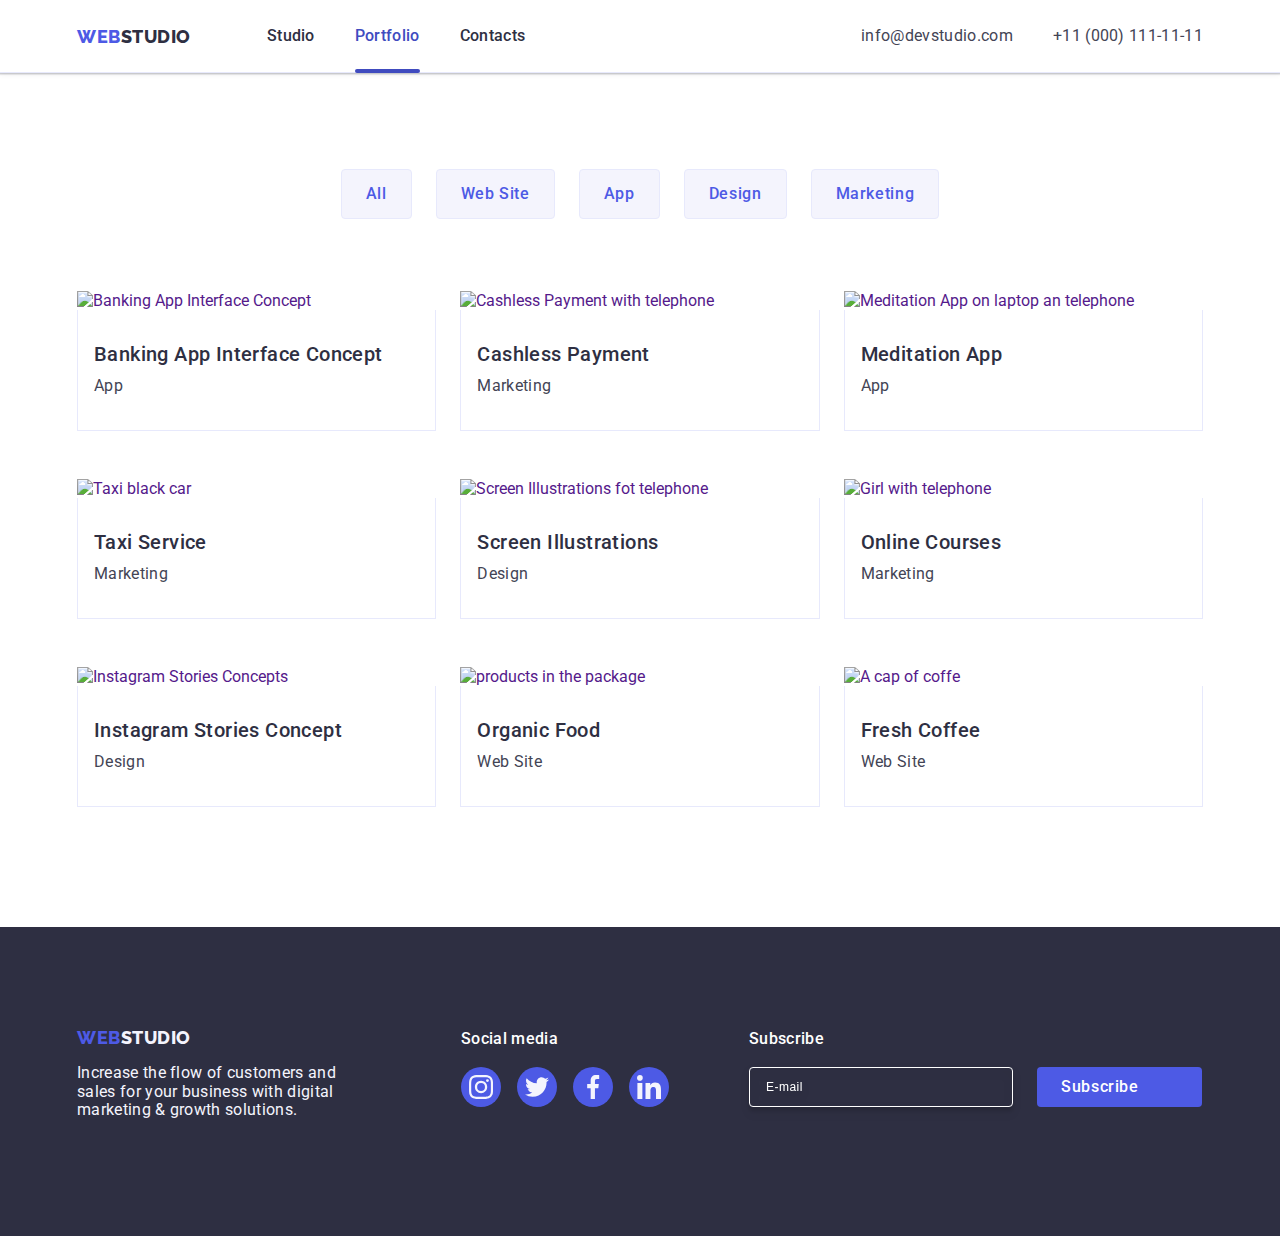
==== commit d3194084: "1" ====
--- a/portfolio.html
+++ b/portfolio.html
@@ -442,7 +442,7 @@
         </form>
       </div>
     </div>
-
+    <script src="./js/mobile-menu.js"></script>
     <script src="./js/modal.js"></script>
   </body>
 </html>--- a/css/styles.css
+++ b/css/styles.css
@@ -33,14 +33,9 @@
 }
 
 .container {
-	width: 1158px;
+	max-width: 428px;
 	margin: 0 auto;
-	padding: 0 15px;
-	/* max-width: ;
-	padding-left: ;
-	padding-right: ;
-	margin-left: ;
-	margin-right: ; */
+	padding: 0 16px;
 }
 
 h1,h2,h3,h4,h5,h6{
@@ -56,8 +51,38 @@
 	padding: 0;
 	list-style-type: none;
 }
+
+.visually-hidden {
+	position: absolute;
+	width: 1px;
+	height: 1px;
+	margin: -1px;
+	border: 0;
+	padding: 0;
+	white-space: nowrap;
+	clip-path: inset(100%);
+	clip: rect(0 0 0 0);
+	overflow: hidden;
+}
+
+
+.link {
+	text-decoration: none;
+}
+
+.list {
+	list-style: none
+}
+
+button {
+	font-family: inherit;
+	cursor: pointer;
+}
+
+/* 
 .header{
 	border-bottom: 1px solid #e7e9fc;
+	background: var(--white);
 	box-shadow: 0px 1px 6px 0px rgba(46, 47, 66, 0.08), 0px 1px 1px 0px rgba(46, 47, 66, 0.16), 0px 2px 1px 0px rgba(46, 47, 66, 0.08);
 }
 
@@ -84,12 +109,6 @@
 }
 
 
-.link{
-	text-decoration: none;
-}
-.list{
-	list-style: none
-}
 .nav-list{
 	display: flex;
 	gap: 40px;
@@ -164,8 +183,37 @@
 }
 .address-item:active{
 	color: var(--ocean);
-}
-.intro{
+} */
+
+.header {
+	padding: 25px 0;
+	border-bottom: 1px solid #e7e9fc;
+	background: var(--white);
+	box-shadow: 0px 1px 6px 0px rgba(46, 47, 66, 0.08), 0px 1px 1px 0px rgba(46, 47, 66, 0.16), 0px 2px 1px 0px rgba(46, 47, 66, 0.08);
+}
+.header-content {
+	display: flex;
+	align-items: center;
+}
+.nav {
+	display: flex;
+	align-items: center;
+}
+.logo {
+	color: var(--iris);
+	font-family: 'Raleway', sans-serif;
+	font-size: 18px;
+	font-style: normal;
+	font-weight: 800;
+	line-height: 21px;
+	letter-spacing: 0.54px;
+	text-transform: uppercase;
+}
+.logo-span {
+	color: var(--navyblue);
+}
+
+/* .intro{
 	margin: 0 auto;
 	background-image: linear-gradient(rgba(46, 47, 66, 0.7),
 			rgba(46, 47, 66, 0.7)),
@@ -209,6 +257,10 @@
 .intro-button:focus{
 	background-color: var(--ocean);
 }
+
+
+
+
 .advantages-title{
 	color: var(--navyblue);
 	font-family: 'Roboto', sans-serif;
@@ -223,18 +275,6 @@
 .advantages{
 	padding: 120px 0;
 }
-.visually-hidden {
-	position: absolute;
-	width: 1px;
-	height: 1px;
-	margin: -1px;
-	border: 0;
-	padding: 0;
-	white-space: nowrap;
-	clip-path: inset(100%);
-	clip: rect(0 0 0 0);
-	overflow: hidden;
-}
 .advantages-subtitle{
 	color: var(--navyblue);
 	font-family: 'Roboto', sans-serif;
@@ -267,6 +307,10 @@
 	margin-bottom: 8px;
 	border-radius: 4px;
 }
+
+
+
+
 .about{
 	padding-bottom: 120px;
 }
@@ -288,6 +332,13 @@
 	text-align: center;
 	margin-bottom: 72px;
 }
+
+
+
+
+
+
+
 .team{
 	background-color: #F4F4FD;
 	padding: 120px 0;
@@ -367,6 +418,16 @@
 	text-align: center;
 	margin-bottom: 8px;
 }
+
+
+
+
+
+
+
+
+
+
 .customers{
 	padding-top: 120px;
 	padding-bottom: 120px;
@@ -410,7 +471,266 @@
 .customers-link:focus{
 	border-color: #404bbf;
 	color: #404bbf;
-}
+} */
+
+.intro-content{
+	display: flex;
+	flex-direction: column;
+	gap: 72px;
+}
+.intro {
+	/* width: 428px;
+	height: 432px; */
+	margin: 0 auto;
+	background-image: linear-gradient(rgba(46, 47, 66, 0.7),
+			rgba(46, 47, 66, 0.7)),
+		url(../images/hero-bg/mobile-hero-bg.jpg);
+	background-size: cover;
+	padding: 112px 0;
+	background-repeat: no-repeat;
+	background-position: center;
+}
+
+
+.intro-title {
+	color: var(--white, #FFF);
+	text-align: center;
+	margin: 0 auto;
+	font-size: 36px;
+	line-height: 40px;
+	letter-spacing: 0.72px;
+	text-transform: capitalize;
+	max-width: 320px;
+	height: 80px;
+}
+
+.intro-button {
+	display: block;
+	color: var(--white);
+	font-family: 'Roboto', sans-serif;
+	font-size: 16px;
+	font-weight: 500;
+	line-height: 150%;
+	letter-spacing: 0.64px;
+	background-color: var(--iris);
+	cursor: pointer;
+	min-width: 169px;
+	height: 56px;
+	border: none;
+	border-radius: 4px;
+	margin: 0 auto;
+	transition: background-color 250ms cubic-bezier(0.4, 0, 0.2, 1);
+}
+
+.intro-button:hover,
+.intro-button:focus {
+	background-color: var(--ocean);
+}
+
+
+
+
+
+
+
+.advantages {
+	background: var(--white);
+	padding-top: 96px;
+	padding-bottom: 96px;
+}
+
+
+
+.advantages-title {
+	color: var(--navyblue);
+	text-align: center;
+	font-size: 36px;
+	font-weight: 700;
+	line-height: 111.111%;
+	letter-spacing: 0.72px;
+	text-transform: capitalize;
+}
+
+.advantages-list {
+	display: flex;
+	flex-direction: column;
+	gap: 72px;
+}
+
+
+
+.advantages-subtitle {
+	color: var(--navyblue);
+	text-align: center;
+	font-size: 36px;
+	line-height: 40px;
+	letter-spacing: 0.02em;
+	text-transform: capitalize;
+	margin-bottom: 8px;
+}
+
+.advantages-text {
+	color: var(--slate);
+	font-size: 16px;
+	font-style: normal;
+	font-weight: 500;
+	line-height: 24px;
+	letter-spacing: 0.02em;
+}
+
+
+
+
+
+
+
+.team {
+	background-color: #F4F4FD;
+	padding-top: 96px;
+	padding-bottom: 96px;
+}
+
+.team-title {
+	color: var(--navyblue, #2E2F42);
+	text-align: center;
+	font-size: 36px;
+	line-height: 40px;
+	letter-spacing: 0.02em;
+	text-transform: capitalize;
+	margin-bottom: 72px;
+}
+
+.team-list {
+	display: flex;
+	flex-direction: column;
+	align-items: center;
+	gap: 72px;
+}
+
+.team-item {
+	width: 264px;
+	background-color: var(--white);
+	border-radius: 0px 0px 4px 4px;
+	box-shadow: 0px 1px 6px rgba(46, 47, 66, 0.08),
+			0px 1px 1px rgba(46, 47, 66, 0.16),
+			0px 2px 1px rgba(46, 47, 66, 0.08);
+}
+
+.team-image {}
+
+.team-subtitle {
+	color: var(--navyblue);
+	text-align: center;
+	font-size: 20px;
+	font-weight: 500;
+	line-height: 24px;
+	letter-spacing: 0.4px;
+	margin-bottom: 8px;
+}
+
+.team-text {
+	color: var(--slate);
+	text-align: center;
+	font-size: 16px;
+	line-height: 24px;
+	letter-spacing: 0.32px;
+	margin-bottom: 8px;
+}
+
+.team-info {
+	padding: 32px 0;
+}
+
+.team-info-list {
+	display: flex;
+	justify-content: center;
+	gap: 24px;
+}
+
+.team-info-list-item {
+	height: 40px;
+	width: 40px;
+}
+
+.team-icon-social {
+	background-color: var(--iris);
+	display: flex;
+	align-items: center;
+	justify-content: center;
+	border-radius: 50%;
+	width: 100%;
+	transition: background-color 250ms cubic-bezier(0.4, 0, 0.2, 1);
+	height: 100%;
+}
+
+.team-icon-social:hover,
+.team-icon-social:focus {
+	background-color: #404bbf;
+}
+
+.team-icon {
+	width: 16px;
+	height: 16px;
+	fill: var(--cloud);
+}
+
+
+
+
+
+
+.customers {
+	padding-top: 96px;
+	padding-bottom: 96px;
+}
+
+.customers-item {
+	width: calc((100% - 16px) / 2);
+	height: 88px;
+}
+
+.customers-list {
+	display: flex;
+	flex-wrap: wrap;
+	gap: 72px 16px;
+}
+
+.customers-icon {
+	fill: currentColor;
+}
+
+.customers-title {
+	color: var(--navyblue);
+	font-family: 'Roboto', sans-serif;
+	font-size: 36px;
+	font-weight: 700;
+	line-height: 111.111%;
+	letter-spacing: 0.72px;
+	text-transform: capitalize;
+	text-align: center;
+	margin-bottom: 72px;
+}
+
+.customers-link {
+	display: flex;
+	align-items: center;
+	justify-content: center;
+	color: var(--lightslate);
+	width: 100%;
+	height: 100%;
+	border: 1px solid #8E8F99;
+	border-radius: 4px;
+	display: flex;
+	transition: border-color 250ms cubic-bezier(0.4, 0, 0.2, 1),
+		color 250ms cubic-bezier(0.4, 0, 0.2, 1);
+}
+
+.customers-link:hover,
+.customers-link:focus {
+	border-color: #404bbf;
+	color: #404bbf;
+}
+
 .footer{
 	background-color: var(--navyblue);
 	padding: 100px 0;
@@ -551,7 +871,174 @@
 }
 .subscribe-input::placeholder{
 	color: var(--white);
-}
+} */
+
+.footer {
+	background-color: var(--navyblue);
+	padding-top: 96px;
+	padding-bottom: 96px;
+}
+
+.footer-content {
+	display: flex;
+	flex-direction: column;
+	align-items: center;
+	justify-content: center;
+	gap: 72px;
+}
+
+
+.footer-logo {
+	display: block;
+	text-align: center;
+	margin-bottom: 16px;
+	color: var(--iris);
+	font-family: 'Raleway', sans-serif;
+	font-size: 18px;
+	font-weight: 800;
+	line-height: 1.17;
+	letter-spacing: 0.54px;
+	text-transform: uppercase;
+	text-decoration: none;
+}
+
+.footer-logo-span {
+	color: #f4f4fd;
+}
+
+.footer-text {
+	color: var(--cloud);
+	font-size: 16px;
+	line-height: 1.17;
+	letter-spacing: 0.02em;
+	max-width: 268px;
+}
+
+.footer-social-text {
+	font-size: 16px;
+	font-weight: 500;
+	line-height: 1.5;
+	letter-spacing: 0.02em;
+	color: var(--white);
+	margin-bottom: 16px;
+	text-align: center;
+}
+
+.footer-social-list {
+	display: flex;
+	gap: 16px;
+}
+
+.footer-social-item {
+	transition: background-color 250ms cubic-bezier(0.4, 0, 0.2, 1);
+	width: 40px;
+	height: 40px;
+}
+
+.footer-social-link {
+	display: flex;
+	align-items: center;
+	justify-content: center;
+
+	width: 100%;
+	height: 100%;
+	background-color: #4D5AE5;
+	border-radius: 50%;
+	transition: background-color 250ms cubic-bezier(0.4, 0, 0.2, 1);
+}
+
+.footer-social-link:hover,
+.footer-social-link:focus {
+	background-color: #31d0aa;
+}
+
+.footer-icon {
+	fill: var(--cloud);
+}
+
+
+
+
+
+.subscribe-icon {
+	margin-left: 16px;
+}
+
+.subscribe {
+	width: 100%;
+}
+
+.subscribe-label{
+	width: 100%;
+}
+
+.subscribe-title {
+	margin-bottom: 16px;
+	font-size: 16px;
+	font-weight: 500;
+	line-height: 1.5;
+	letter-spacing: 0.02em;
+	color: var(--white);
+	margin-bottom: 16px;
+	text-align: center;
+}
+
+.subscribe-btn {
+	width: 165px;
+	height: 40px;
+	box-shadow: none;
+	border: none;
+	display: flex;
+	padding: 8px 24px;
+	justify-content: center;
+	align-items: center;
+	color: var(--white);
+	text-align: center;
+	font-family: "Roboto", sans-serif;
+	font-size: 16px;
+	border-radius: 4px;
+	cursor: pointer;
+	background: var(--iris);
+	font-weight: 500;
+	line-height: 1.5;
+	letter-spacing: 0.04em;
+	transition: background-color 250ms cubic-bezier(0.4, 0, 0.2, 1);
+}
+
+.subscribe-btn:hover,
+.subscribe-btn:focus {
+	background-color: var(--ocean);
+}
+
+.subscribe-form {
+	display: flex;
+	flex-direction: column;
+	justify-content: center;
+	align-items: center;
+	gap: 24px;
+}
+
+.subscribe-input {
+	font-size: 12px;
+	line-height: 1.5;
+	letter-spacing: 0.04em;
+	filter: drop-shadow(0px 4px 4px rgba(0, 0, 0, 0.15));
+	width: 100%;
+	height: 40px;
+	color: var(--white);
+	border-radius: 4px;
+	border: 1px solid var(--white);
+	background-color: transparent;
+	box-shadow: 0px 4px 4px 0px rgba(0, 0, 0, 0.15);
+	padding-top: 8px;
+	padding-bottom: 8px;
+	padding-left: 16px;
+}
+
+.subscribe-input::placeholder {
+	color: var(--white);
+}
+
 .categories{
 	padding-top: 96px;
 	padding-bottom: 120px;
@@ -586,9 +1073,9 @@
 	border: 1px solid #e7e9fc;
 	border-radius: 4px;
 	transition: color 250ms cubic-bezier(0.4, 0, 0.2, 1),
-		background-color 250ms cubic-bezier(0.4, 0, 0.2, 1),
-		border-color 250ms cubic-bezier(0.4, 0, 0.2, 1),
-		box-shadow 250ms cubic-bezier(0.4, 0, 0.2, 1);
+	background-color 250ms cubic-bezier(0.4, 0, 0.2, 1),
+	border-color 250ms cubic-bezier(0.4, 0, 0.2, 1),
+	box-shadow 250ms cubic-bezier(0.4, 0, 0.2, 1);
 }
 .categories-button:hover,
 .categories-button:focus{
@@ -597,6 +1084,11 @@
 	border: 1px solid transparent;
 	box-shadow: 0px 3px 1px rgba(0, 0, 0, 0.1), 0px 2px 1px rgba(0, 0, 0, 0.08), 0px 2px 2px rgba(0, 0, 0, 0.12);
 }
+
+
+
+
+
 .gallery-list{
 	display: flex;
 	flex-wrap: wrap;
@@ -659,7 +1151,9 @@
 .gallery-link:hover .gallery-img-p,
 .gallery-link:focus .gallery-img-p{
 	transform: translateY(0%);
-}
+} 
+
+
 .modal{
 	position: fixed;
 	top: 0;
@@ -853,4 +1347,695 @@
 .modal-btn:hover
 {
 	background-color: #404BBF;
+}
+
+.menu .link {
+	color: inherit;
+	text-decoration: none;
+}
+
+.menu .link:hover,
+.menu .link:focus {
+	text-decoration: none;
+}
+
+.menu-toggle {
+	min-height: 40px;
+	min-width: 40px;
+	display: flex;
+	align-items: center;
+
+	margin: 0;
+	padding: 0;
+	background-color: transparent;
+	cursor: pointer;
+	border: none;
+	border-radius: 50%;
+	outline: none;
+	margin-left: auto;
+}
+
+.menu-toggle:hover,
+.menu-toggle:focus {
+	background-color: rgba(0, 0, 0, 0.1);
+}
+
+.menu-container {
+	display: flex;
+	flex-direction: column;
+	position: fixed;
+	top: 0;
+	left: 0;
+	width: 100vw;
+	height: 100vh;
+	padding-top: 80px;
+	padding-bottom: 40px;
+	padding-left: 40px;
+	padding-right: 25px;
+	background-color: var(--white);
+	z-index: 999;
+	
+
+	transform: translateX(100%);
+	transition: transform 250ms ease-in-out;
+}
+
+
+
+.menu-container.is-open {
+	transform: translateX(0);
+}
+
+.menu-container .menu-toggle {
+	position: absolute;
+	top: 16px;
+	right: 16px;
+	color: #fff;
+}
+
+.mobile-menu {
+	padding: 0;
+	margin: 0;
+	list-style: none;
+	margin-bottom: auto;
+}
+
+
+.mobile-item {
+	color: var(--navyblue);
+	font-size: 36px;
+	font-weight: 700;
+	line-height: 40px;
+	letter-spacing: 0.72px;
+	text-transform: capitalize;
+	display: block;
+	text-decoration: none;
+}
+.mobile-item-studio{
+	color: var(--ocean);
+	font-size: 36px;
+	font-weight: 700;
+	line-height: 40px;
+	letter-spacing: 0.72px;
+	text-transform: capitalize;
+	display: block;
+	text-decoration: none;
+}
+
+.mobile-element:not(:last-child){
+	margin-bottom: 40px;
+}
+
+
+
+.mobile-address {
+	margin-bottom: 48px;
+}
+
+.mobile-address-list {
+	display: flex;
+	flex-direction: column;
+	gap: 40px;
+}
+
+
+.mobile-address-item-tel {
+	color: var(--ocean);
+	font-size: 36px;
+	font-weight: 700;
+	line-height: 40px;
+	letter-spacing: 0.72px;
+	text-transform: capitalize;
+	font-style: normal;
+}
+
+
+.mobile-address-item {
+	color: var(--slate, #434455);
+	font-size: 20px;
+	font-style: normal;
+	font-weight: 500;
+	line-height: 24px;
+	letter-spacing: 0.4px;
+}
+
+
+
+
+
+
+.mobile-info-list {
+	display: inline-flex;
+	justify-content: space-between;
+	align-items: center;
+}
+
+.mobile-info-list-item {
+	height: 40px;
+	width: 40px;
+}
+.mobile-icon-social:hover,
+.mobile-icon-social:focus {
+	background-color: #404bbf;
+}
+
+.mobile-icon {
+	fill: var(--cloud);
+}
+
+.mobile-icon-social {
+	background-color: var(--iris);
+	display: flex;
+	align-items: center;
+	justify-content: center;
+	border-radius: 50%;
+	width: 100%;
+	transition: background-color 250ms cubic-bezier(0.4, 0, 0.2, 1);
+	height: 100%;
+}
+
+
+@media (max-width:427px){
+	.mobile-address-item-tel {
+		font-size: 21px;
+	}
+	.modal-vindow{
+		width: unset;
+	}
+}
+
+@media (max-width: 767px) {
+	.menu {
+		display: none;
+	}
+	.nav-list{
+		display: none;
+	}
+		.address {
+			display: none;
+		}
+}
+
+
+
+@media (min-resolution: 192dpi) and (max-width:767px) {
+	.intro {
+		background-image: linear-gradient(rgba(46, 47, 66, 0.7),
+				rgba(46, 47, 66, 0.7)),
+			url(../images/hero-bg/mobile-hero-bg-2x.jpg);
+	}
+}
+
+@media (min-width:768px){
+	.menu-toggle {
+			display: none;
+		}
+}
+
+
+@media (min-width: 768px) and (max-width:1157px) {
+
+	
+
+	.container{
+		max-width: 768px;
+	}
+
+	.header{
+		padding: 0;
+	}
+				.logo {
+					margin-right: 120px;
+				}
+
+		.nav-list{
+			display: flex;
+			gap: 40px;
+		}
+	
+		.nav-item {
+			position: relative;
+			color: var(--navyblue);
+			font-family: 'Roboto', sans-serif;
+			font-size: 16px;
+			font-weight: 500;
+			line-height: 150%;
+			letter-spacing: 0.02em;
+			padding: 24px 0;
+			display: block;
+			transition: color 250ms cubic-bezier(0.4, 0, 0.2, 1);
+		}
+	
+		.nav-item:hover,
+		.nav-item:focus {
+			color: #404bbf;
+		}
+	
+		.nav-item:active {
+			color: var(--ocean);
+		}
+	
+		.nav-item::after {
+			position: absolute;
+			color: var(--ocean);
+			content: "";
+			left: 0;
+			opacity: 0;
+			bottom: -1px;
+			height: 4px;
+			background-color: var(--ocean);
+			border-radius: 2px;
+			width: 100%;
+		}
+	
+		.nav-item:hover::after,
+		.nav-item:focus::after,
+		.nav-item.current::after {
+			opacity: 1;
+		}
+	
+		.nav-item.current {
+			color: #404bbf;
+		}
+
+
+		.address{
+			font-style: normal;
+			margin-left: auto;
+		}
+
+		.address-item{
+			color: var(--slate);
+			font-family: 'Roboto', sans-serif;
+			font-size: 12px;
+			line-height: 14px;
+			letter-spacing: 0.32px;transition: color 250ms cubic-bezier(0.4, 0, 0.2, 1);
+		}
+		.address-item:not(:last-child){
+			margin-bottom: 12px;
+		}
+		.address-item:hover,
+		.address-item:focus{
+			color: #404bbf;
+		}
+		.address-item:active{
+			color: var(--ocean);
+		}
+
+				.intro {
+					background-image: linear-gradient(rgba(46, 47, 66, 0.7),
+							rgba(46, 47, 66, 0.7)),
+						url(../images/hero-bg/tablet-hero-bg.jpg);
+				}
+
+				.intro-content{
+					gap: 36px;
+				}
+
+
+				.intro-title {
+					font-size: 56px;
+					max-width: 496px;
+					margin-bottom: 36px;
+					line-height: 1.07;
+				}
+
+				.advantages-subtitle{
+					text-align: start;
+				}
+				.advantages-list{
+					flex-direction: row;
+					flex-wrap: wrap;
+					gap: 72px 24px;
+				}
+				.advantages-item{
+					width: calc((100% - 24px) / 2);
+				}
+
+
+
+
+
+				.team-list{
+					flex-direction: row;
+					flex-wrap: wrap;
+					gap: 64px 24px;
+				}
+				.team-item{
+					width: calc((100% - 24px) / 2);
+				}
+
+
+
+
+				.customers-list{
+					flex-direction: row;
+					flex-wrap: wrap;
+					gap: 72px 24px;
+				}
+
+				.customers-item{
+					width: calc((100% - 48px) / 3);
+					height: 88px;
+				}
+
+				.footer-content{
+					flex-direction: row;
+					flex-wrap: wrap;
+					gap: 72px 24px;
+					justify-content: unset;
+				}
+				.footer-text {
+					min-width: 264px;
+				}
+				.footer-logo{
+					text-align: left;
+				}
+				.footer-social-text{
+					text-align-last: left;
+				}
+
+
+				.subscribe{
+					width: unset;
+				}
+				.subscribe-input{
+					min-width: 264px;
+				}
+				.subscribe-form{
+					flex-direction: row;
+					justify-content: start;
+				}
+				.subscribe-title{
+					text-align: unset;
+				}
+
+}
+
+
+
+@media screen and (min-width:768px) and (max-width:1157px) {
+	.team-content {
+		max-width: 584px;
+	}
+
+	.customers-contant {
+		max-width: 584px;
+	}
+
+	.footer-content {
+		max-width: 584px;
+	}
+
+}
+
+@media (min-resolution: 192dpi) and (min-width:768px) and (max-width:1157px) {
+	.intro {
+		background-image: linear-gradient(rgba(46, 47, 66, 0.7),
+				rgba(46, 47, 66, 0.7)),
+			url(../images/hero-bg/tablet-hero-bg-2x.jpg);
+	}
+}
+
+@media (max-width: 1157px) {
+	.about {
+		display: none;
+	}
+
+	.advantages-item-content {
+		display: none;
+	}
+}
+
+@media (min-width:1158px) {
+	.container{
+		max-width: 1158px;
+	}
+
+	
+	.logo{
+		margin-right: 76px;
+	}
+
+	.header{
+		padding: 0;
+	}
+
+	.nav-list{
+		display: flex;
+		gap: 40px;
+	}
+
+		.nav-item {
+			position: relative;
+			color: var(--navyblue);
+			font-family: 'Roboto', sans-serif;
+			font-size: 16px;
+			font-weight: 500;
+			line-height: 150%;
+			letter-spacing: 0.02em;
+			padding: 24px 0;
+			display: block;
+			transition: color 250ms cubic-bezier(0.4, 0, 0.2, 1);
+		}
+	
+		.nav-item:hover,
+		.nav-item:focus {
+			color: #404bbf;
+		}
+	
+		.nav-item:active {
+			color: var(--ocean);
+		}
+	
+		.nav-item::after {
+			position: absolute;
+			color: var(--ocean);
+			content: "";
+			left: 0;
+			opacity: 0;
+			bottom: -1px;
+			height: 4px;
+			background-color: var(--ocean);
+			border-radius: 2px;
+			width: 100%;
+		}
+	
+		.nav-item:hover::after,
+		.nav-item:focus::after,
+		.nav-item.current::after {
+			opacity: 1;
+		}
+	
+		.nav-item.current {
+			color: #404bbf;
+		}
+
+	.address{
+		margin-left: auto;
+	}
+	.address-list{
+		display: flex;
+		gap: 40px;
+	}
+
+		.address-item {
+			color: var(--slate);
+			font-family: 'Roboto', sans-serif;
+			font-size: 16px;
+			font-style: normal;
+			line-height: 150%;
+			letter-spacing: 0.32px;
+			transition: color 250ms cubic-bezier(0.4, 0, 0.2, 1);
+		}
+	
+		.address-item:hover,
+		.address-item:focus {
+			color: #404bbf;
+		}
+	
+		.address-item:active {
+			color: var(--ocean);
+		}
+
+
+	/**
+		|============================
+		| MAIN
+		|============================
+	*/
+
+
+	.intro{
+		background-image: linear-gradient(rgba(46, 47, 66, 0.7),
+					rgba(46, 47, 66, 0.7)),
+				url(../images/hero-bg/hero-image.jpg);
+				padding: 188px 0;
+	}
+
+	.intro-title{
+		color: var(--white, #FFF);
+		font-family: 'Roboto', sans-serif;
+		min-width: 496px;
+		height: 120px;
+		font-size: 56px;
+		line-height: 60px;
+		letter-spacing: 1.12px;
+	}
+
+.advantages{
+	padding-top: 120px;
+	padding-bottom: 0;
+}
+	.advantages-list{
+		display: flex;
+		flex-direction: row;
+		gap: 24px;
+	}
+	.advantages-item{
+		width: calc((100% - 72px) / 4);
+	}
+	.advantages-subtitle{
+		color: var(--navyblue);
+		font-family: 'Roboto',sans-serif;
+		font-size: 20px;
+		line-height: 24px;
+		letter-spacing: 0.4px;
+		text-align: left;
+		margin-bottom: 8px;
+	}
+	.advantages-text{
+		color: var(--slate);
+			font-family: 'Roboto',sans-serif;
+			font-size: 16px;
+			font-weight: normal;
+			line-height: 24px;
+			letter-spacing: 0.32px;
+	}
+		.advantages-item {
+			width: calc((100% - 72px) / 4);
+		}
+	
+		.advantages-item-content {
+			display: flex;
+			align-items: center;
+			justify-content: center;
+			background-color: var(--cloud);
+			padding: 24px 100px;
+			margin-bottom: 8px;
+			border-radius: 4px;
+		}
+
+
+
+	.about{
+		padding: 120px 0;
+	}
+	.about-list{
+		display: flex;
+		gap: 24px;
+		justify-content: center;
+	}
+	.about-title{
+		color: var(--navyblue);
+		text-align: center;
+		font-family: 'Roboto',sans-serif;
+		font-size: 36px;
+		font-weight: 700;
+		line-height: 40px;
+		letter-spacing: 0.72px;
+		text-transform: capitalize;
+		margin-bottom: 72px;
+	}
+
+
+
+	.team{
+		padding: 120px 0;
+	}
+	.team-list{
+		display: flex;
+		align-items: center;
+		gap: 24px;
+		flex-direction: row;
+	}
+	.team-item{
+		width: calc((100% - 72px) / 4);
+	}
+
+	
+
+	.customers{
+		padding: 120px 0;
+	}
+	.customers-list{
+		display: flex;
+		gap: 24px;
+		flex-wrap: nowrap;
+	}
+	.customers-item{
+		width: calc((100% - 120px) / 6);
+	}
+
+
+	/**
+		|============================
+		| FOOTER
+		|============================
+	*/
+	.footer{
+		padding: 100px 0;
+	}
+	.footer-content{
+		display: flex;
+		flex-direction: unset;
+		align-items: baseline;
+		justify-content: start;
+		gap: 0;
+	}
+	.footer-text{
+		max-width: 264px;
+		height: 72px;
+	}
+	.footer-logo{
+		text-align: left;
+	}
+	.footer-content-text{
+		margin-right: 120px;
+	}
+	.footer-content-socials{
+		margin-right: 80px;
+	}
+	.footer-social-text{
+		text-align: left;
+	}
+
+	.subscribe{
+		width: unset;
+	}
+	.subscribe-title{
+		text-align: left;
+	}
+	.subscribe-form{
+		display: flex;
+		flex-direction: unset;
+		justify-content: unset;
+	}
+	.subscribe-label{
+		max-width: 264px;
+	}
+	.subscribe-input{
+		width: 264px;
+	}
+
+
+}
+
+
+@media (min-resolution: 192dpi) and (min-width:1158px) {
+	.intro {
+		background-image: linear-gradient(rgba(46, 47, 66, 0.7),
+				rgba(46, 47, 66, 0.7)),
+			url(../images/hero-bg/hero-image-2x.jpg);
+	}
 }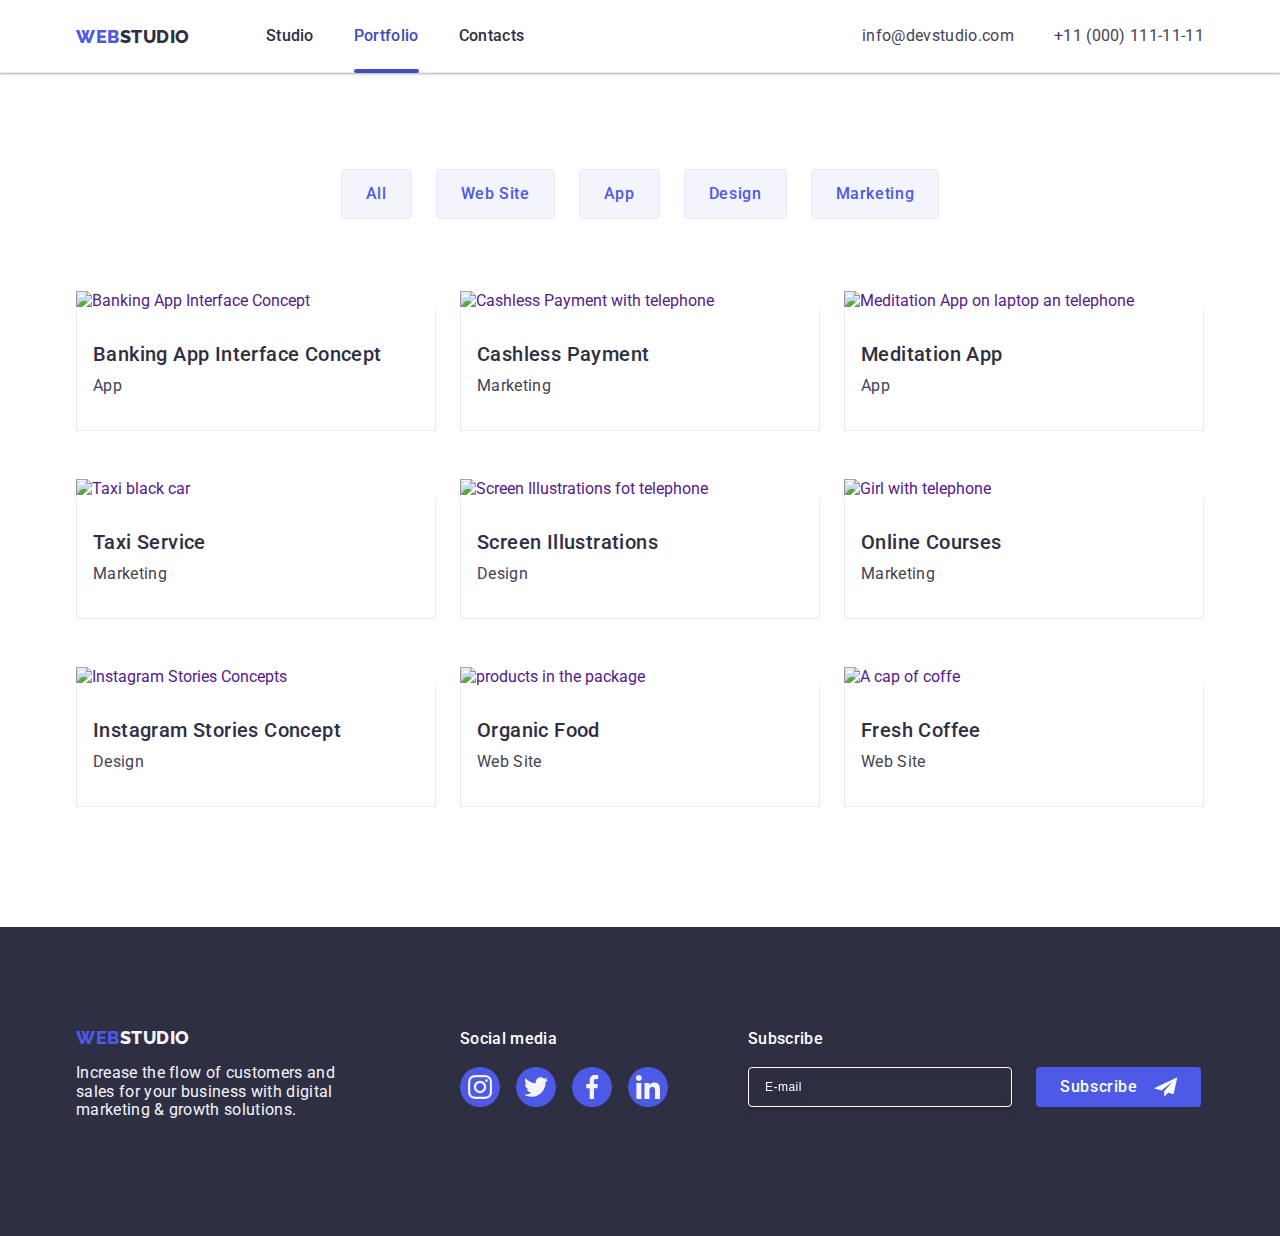
==== commit a2131ac8: "1" ====
--- a/portfolio.html
+++ b/portfolio.html
@@ -87,7 +87,7 @@
                 <div class="gallery-img">
                   <img
                     class="gallery-image"
-                    src="./images/interface.jpg"
+                    src="./images/Interface.jpg"
                     alt="Banking App Interface Concept"
                     width="360"
                   />
@@ -282,8 +282,8 @@
       <div class="footer-content container">
         <div class="footer-content-text">
           <a class="footer-logo link" href="./index.html"
-            >Web<span class="footer-logo-span">Studio</span>
-          </a>
+            >Web<span class="footer-logo-span">Studio</span></a
+          >
 
           <p class="footer-text">
             Increase the flow of customers and sales for your business with
@@ -349,100 +349,15 @@
     </footer>
 
     <div data-modal class="modal is-hidden">
-      <div class="modal-vindow">
+      <div class="modal-vidow">
         <button class="modal-close" data-modal-close type="button">
-          <svg class="modal-icon-close" width="8" height="8">
+          <svg class="modal-icon" width="8" height="8">
             <use href="./images/icons.svg#icon-close-black"></use>
           </svg>
         </button>
-
-        <p class="modal-title">Leave your contacts and we will call you back</p>
-
-        <form class="modal-form">
-          <div class="modal-form-content">
-            <label class="modal-label" for="user-name">Name</label>
-            <div class="inputs-content">
-              <input
-                class="modal-input"
-                id="user-name"
-                type="text"
-                name="user-name"
-                placeholder=""
-              />
-              <svg class="modal-icon" width="18" height="24">
-                <use href="./images/icons.svg#icon-person"></use>
-              </svg>
-            </div>
-          </div>
-
-          <div class="modal-form-content">
-            <label class="modal-label" for="phone">Phone</label>
-            <div class="inputs-content">
-              <input
-                class="modal-input"
-                id="phone"
-                type="tel"
-                name="tel"
-                placeholder=""
-              />
-              <svg class="modal-icon" width="18" height="24">
-                <use href="./images/icons.svg#icon-phone"></use>
-              </svg>
-            </div>
-          </div>
-
-          <div class="modal-form-content">
-            <label class="modal-label" for="user-email">Email</label>
-            <div class="inputs-content">
-              <input
-                class="modal-input"
-                id="user-email"
-                type="email"
-                name="user-email"
-                placeholder=""
-              />
-              <svg class="modal-icon" width="18" height="24">
-                <use href="./images/icons.svg#icon-email"></use>
-              </svg>
-            </div>
-          </div>
-
-          <div class="textarea-content">
-            <label class="modal-label" for="user-comment">Comment</label>
-            <textarea
-              class="modal-textarea"
-              name="user-comment"
-              id="user-comment"
-              placeholder="Text input"
-              cols="30"
-              rows="10"
-            ></textarea>
-          </div>
-
-          <div class="check-content">
-            <input
-              class="modal-checkbox visually-hidden"
-              id="user-privacy"
-              value="true"
-              name="user-privacy"
-              type="checkbox"
-            />
-            <label class="check-label" for="user-privacy">
-              <span class="check-span">
-                <svg class="check-icon" width="10" height="8">
-                  <use href="./images/icons.svg#icon-true"></use>
-                </svg>
-              </span>
-              I accept the terms and conditions of the
-              <a class="check-policy" href="">Privacy Policy</a>
-            </label>
-          </div>
-
-          <button class="modal-btn">Send</button>
-        </form>
       </div>
     </div>
-    <script src="./js/mobile-menu.js"></script>
+
     <script src="./js/modal.js"></script>
   </body>
 </html>--- a/css/styles.css
+++ b/css/styles.css
@@ -35,7 +35,7 @@
 .container {
 	max-width: 428px;
 	margin: 0 auto;
-	padding: 0 16px;
+	padding: 0 15px;
 }
 
 h1,h2,h3,h4,h5,h6{
@@ -79,7 +79,6 @@
 	cursor: pointer;
 }
 
-/* 
 .header{
 	border-bottom: 1px solid #e7e9fc;
 	background: var(--white);
@@ -212,8 +211,7 @@
 .logo-span {
 	color: var(--navyblue);
 }
-
-/* .intro{
+.intro{
 	margin: 0 auto;
 	background-image: linear-gradient(rgba(46, 47, 66, 0.7),
 			rgba(46, 47, 66, 0.7)),
@@ -224,7 +222,7 @@
 	background-position: center;
 	background-size: cover;
 }
-.intro-title{
+.title{
 	color: var(--white);
 	text-align: center;
 	font-family: 'Roboto', sans-serif;
@@ -495,7 +493,6 @@
 .intro-title {
 	color: var(--white, #FFF);
 	text-align: center;
-	margin: 0 auto;
 	font-size: 36px;
 	line-height: 40px;
 	letter-spacing: 0.72px;
@@ -763,7 +760,6 @@
 	max-width: 264px;
 }
 .footer-content-text{
-	margin-right: 120px;
 }
 
 
@@ -806,7 +802,6 @@
 	fill: var(--cloud);
 }
 .footer-content-socials{
-	margin-right: 80px;
 }
 
 
@@ -1877,7 +1872,6 @@
 		color: var(--white, #FFF);
 		font-family: 'Roboto', sans-serif;
 		min-width: 496px;
-		height: 120px;
 		font-size: 56px;
 		line-height: 60px;
 		letter-spacing: 1.12px;
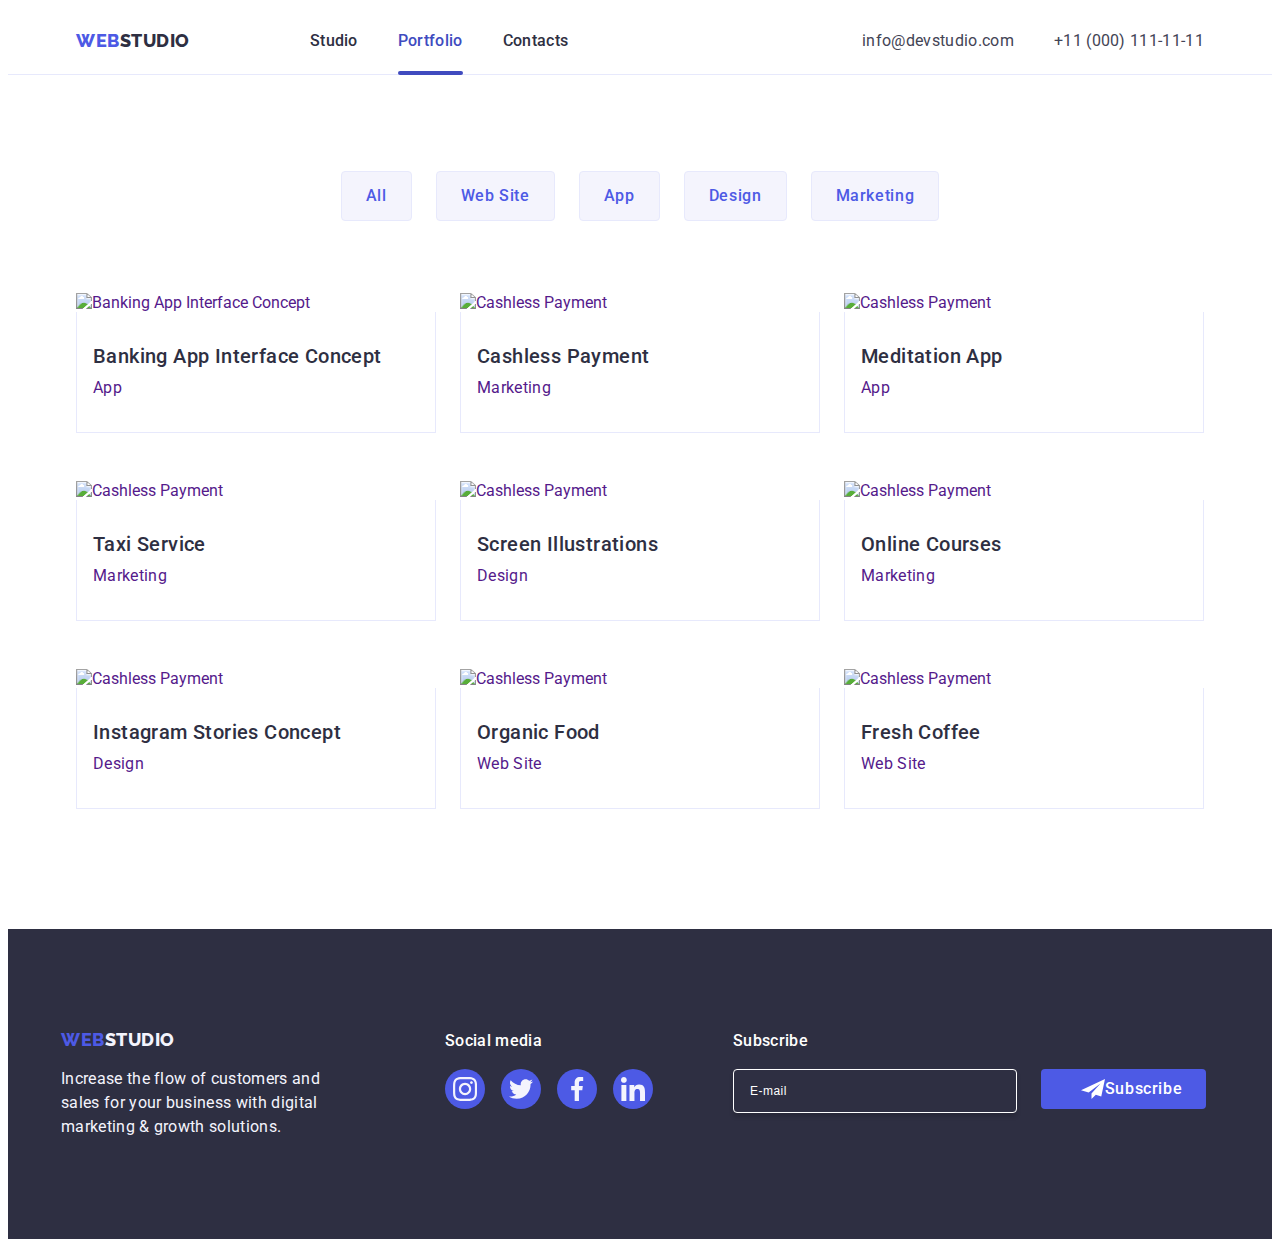
==== commit 5840d9cb: "11" ====
--- a/portfolio.html
+++ b/portfolio.html
@@ -1,363 +1,202 @@
 <!DOCTYPE html>
 <html lang="en">
-  <head>
+
+<head>
+    <meta charset="UTF-8">
+    <meta name="viewport" content="width=device-width, initial-scale=1.0">
+    <link rel="stylesheet" href="https://cdnjs.cloudflare.com/ajax/libs/modern-normalize/2.0.0/modern-normalize.min.css"
+        integrity="sha512-4xo8blKMVCiXpTaLzQSLSw3KFOVPWhm/TRtuPVc4WG6kUgjH6J03IBuG7JZPkcWMxJ5huwaBpOpnwYElP/m6wg=="
+        crossorigin="anonymous" referrerpolicy="no-referrer" />
+    <link rel="stylesheet" href="./css/styles.css">
+    <link rel="stylesheet" href="./css/media.css" >
+    <link rel="preconnect" href="https://fonts.googleapis.com">
+    <link rel="preconnect" href="https://fonts.gstatic.com" crossorigin>
     <link
-      rel="stylesheet"
-      href="https://cdnjs.cloudflare.com/ajax/libs/modern-normalize/2.0.0/modern-normalize.min.css"
-      integrity="sha512-4xo8blKMVCiXpTaLzQSLSw3KFOVPWhm/TRtuPVc4WG6kUgjH6J03IBuG7JZPkcWMxJ5huwaBpOpnwYElP/m6wg=="
-      crossorigin="anonymous"
-      referrerpolicy="no-referrer"
-    />
-    <link rel="stylesheet" href="./css/styles.css" />
-    <link rel="preconnect" href="https://fonts.googleapis.com" />
-    <link rel="preconnect" href="https://fonts.gstatic.com" crossorigin />
-    <link
-      href="https://fonts.googleapis.com/css2?family=Raleway:wght@800&family=Roboto:wght@400;500;700;900&display=swap"
-      rel="stylesheet"
-    />
-    <meta charset="UTF-8" />
-    <meta name="viewport" content="width=device-width, initial-scale=1.0" />
-    <title>Portfolio</title>
-  </head>
-  <body>
-    <header class="header">
-      <div class="header-content container">
-        <nav class="nav">
-          <a class="logo link" href="./index.html"
-            >Web<span class="logo-span">Studio</span></a
-          >
-          <ul class="nav-list list">
-            <li class="nav-element">
-              <a class="nav-item link" href="./index.html">Studio</a>
-            </li>
-            <li class="nav-element">
-              <a class="nav-item link current" href="./portfolio.html"
-                >Portfolio</a
-              >
-            </li>
-            <li class="nav-element">
-              <a class="nav-item link" href="">Contacts</a>
-            </li>
-          </ul>
-        </nav>
-
-        <address class="address">
-          <ul class="address-list list">
-            <li class="address-element">
-              <a class="address-item link" href="mailto:info@devstudio.com"
-                >info@devstudio.com</a
-              >
-            </li>
-            <li class="address-element">
-              <a class="address-item link" href="tel:+110001111111"
-                >+11 (000) 111-11-11</a
-              >
-            </li>
-          </ul>
-        </address>
-      </div>
+        href="https://fonts.googleapis.com/css2?family=Raleway:wght@800&family=Roboto:wght@400;500;700;900&display=swap"
+        rel="stylesheet">
+    <title>Homework2</title>
+</head>
+
+<body class="body">
+    <header class="headertwo">
+        <div class="container div">
+            <nav class="nav">
+                <a class="logotype link" href="./index.html">Web<span class="spantwo">Studio</span></a>
+                <ul class="menu list">
+                    <li><a class="headerlink link" href="./index.html">Studio</a></li>
+                    <li><a class="headerlink current portfolio link " href="./portfolio.html">Portfolio</a></li>
+                    <li><a class="headerlink link" href="">Contacts</a></li>
+                </ul>
+            </nav>
+            <address class="address">
+                <ul class="connection list">
+                    <li><a class="mail link" href="mailto:info@devstudio.com">info@devstudio.com</a></li>
+                    <li class="teltwo"><a class="mail link" href="tel:+110001111111">+11 (000) 111-11-11</a></li>
+                </ul>
+
+            </address>
+        </div>
     </header>
-
-    <main class="main">
-      <section class="categories">
-        <div class="categories-content container">
-          <h1 class="categories-title visually-hidden">Categories</h1>
-
-          <ul class="categories-list list">
-            <li class="categories-item">
-              <button class="categories-button" type="button">All</button>
-            </li>
-            <li class="categories-item">
-              <button class="categories-button" type="button">Web Site</button>
-            </li>
-            <li class="categories-item">
-              <button class="categories-button" type="button">App</button>
-            </li>
-            <li class="categories-item">
-              <button class="categories-button" type="button">Design</button>
-            </li>
-            <li class="categories-item">
-              <button class="categories-button" type="button">Marketing</button>
-            </li>
-          </ul>
-
-          <ul class="gallery-list list">
-            <li class="gallery-item">
-              <a class="gallery-link link" href="">
-                <div class="gallery-img">
-                  <img
-                    class="gallery-image"
-                    src="./images/Interface.jpg"
-                    alt="Banking App Interface Concept"
-                    width="360"
-                  />
-                  <p class="gallery-img-p">
-                    14 Stylish and User-Friendly App Design Concepts · Task
-                    Manager App · Calorie Tracker App · Exotic Fruit Ecommerce
-                    App · Cloud Storage App
-                  </p>
-                </div>
-                <div class="gallery-item-text">
-                  <h2 class="gallery-subtitle">
-                    Banking App Interface Concept
-                  </h2>
-                  <p class="gallery-text">App</p>
-                </div>
-              </a>
-            </li>
-            <li class="gallery-item">
-              <a class="gallery-link link" href="">
-                <div class="gallery-img">
-                  <img
-                    class="gallery-image"
-                    src="./images/qrcode.jpg"
-                    alt="Cashless Payment with telephone"
-                    width="360"
-                  />
-                  <p class="gallery-img-p">
-                    14 Stylish and User-Friendly App Design Concepts · Task
-                    Manager App · Calorie Tracker App · Exotic Fruit Ecommerce
-                    App · Cloud Storage App
-                  </p>
-                </div>
-                <div class="gallery-item-text">
-                  <h2 class="gallery-subtitle">Cashless Payment</h2>
-                  <p class="gallery-text">Marketing</p>
-                </div>
-              </a>
-            </li>
-            <li class="gallery-item">
-              <a class="gallery-link link" href="">
-                <div class="gallery-img">
-                  <img
-                    class="gallery-image"
-                    src="./images/notebookandphone.jpg"
-                    alt="Meditation App on laptop an telephone"
-                    width="360"
-                  />
-                  <p class="gallery-img-p">
-                    14 Stylish and User-Friendly App Design Concepts · Task
-                    Manager App · Calorie Tracker App · Exotic Fruit Ecommerce
-                    App · Cloud Storage App
-                  </p>
-                </div>
-                <div class="gallery-item-text">
-                  <h2 class="gallery-subtitle">Meditation App</h2>
-                  <p class="gallery-text">App</p>
-                </div>
-              </a>
-            </li>
-            <li class="gallery-item">
-              <a class="gallery-link link" href="">
-                <div class="gallery-img">
-                  <img
-                    class="gallery-image"
-                    src="./images/drive.jpg"
-                    alt="Taxi black car"
-                    width="360"
-                  />
-                  <p class="gallery-img-p">
-                    14 Stylish and User-Friendly App Design Concepts · Task
-                    Manager App · Calorie Tracker App · Exotic Fruit Ecommerce
-                    App · Cloud Storage App
-                  </p>
-                </div>
-                <div class="gallery-item-text">
-                  <h2 class="gallery-subtitle">Taxi Service</h2>
-                  <p class="gallery-text">Marketing</p>
-                </div>
-              </a>
-            </li>
-            <li class="gallery-item">
-              <a class="gallery-link link" href="">
-                <div class="gallery-img">
-                  <img
-                    class="gallery-image"
-                    src="./images/wallpaper.jpg"
-                    alt="Screen Illustrations fot telephone"
-                    width="360"
-                  />
-                  <p class="gallery-img-p">
-                    14 Stylish and User-Friendly App Design Concepts · Task
-                    Manager App · Calorie Tracker App · Exotic Fruit Ecommerce
-                    App · Cloud Storage App
-                  </p>
-                </div>
-                <div class="gallery-item-text">
-                  <h2 class="gallery-subtitle">Screen Illustrations</h2>
-                  <p class="gallery-text">Design</p>
-                </div>
-              </a>
-            </li>
-            <li class="gallery-item">
-              <a class="gallery-link link" href="">
-                <div class="gallery-img">
-                  <img
-                    class="gallery-image"
-                    src="./images/748.jpg"
-                    alt="Girl with telephone"
-                    width="360"
-                  />
-                  <p class="gallery-img-p">
-                    14 Stylish and User-Friendly App Design Concepts · Task
-                    Manager App · Calorie Tracker App · Exotic Fruit Ecommerce
-                    App · Cloud Storage App
-                  </p>
-                </div>
-                <div class="gallery-item-text">
-                  <h2 class="gallery-subtitle">Online Courses</h2>
-                  <p class="gallery-text">Marketing</p>
-                </div>
-              </a>
-            </li>
-            <li class="gallery-item">
-              <a class="gallery-link link" href="">
-                <div class="gallery-img">
-                  <img
-                    class="gallery-image"
-                    src="./images/749.jpg"
-                    alt="Instagram Stories Concepts"
-                    width="360"
-                  />
-                  <p class="gallery-img-p">
-                    14 Stylish and User-Friendly App Design Concepts · Task
-                    Manager App · Calorie Tracker App · Exotic Fruit Ecommerce
-                    App · Cloud Storage App
-                  </p>
-                </div>
-                <div class="gallery-item-text">
-                  <h2 class="gallery-subtitle">Instagram Stories Concept</h2>
-                  <p class="gallery-text">Design</p>
-                </div>
-              </a>
-            </li>
-            <li class="gallery-item">
-              <a class="gallery-link link" href="">
-                <div class="gallery-img">
-                  <img
-                    class="gallery-image"
-                    src="./images/Vegetables.jpg"
-                    alt="products in the package"
-                    width="360"
-                  />
-                  <p class="gallery-img-p">
-                    14 Stylish and User-Friendly App Design Concepts · Task
-                    Manager App · Calorie Tracker App · Exotic Fruit Ecommerce
-                    App · Cloud Storage App
-                  </p>
-                </div>
-                <div class="gallery-item-text">
-                  <h2 class="gallery-subtitle">Organic Food</h2>
-                  <p class="gallery-text">Web Site</p>
-                </div>
-              </a>
-            </li>
-            <li class="gallery-item">
-              <a class="gallery-link link" href="">
-                <div class="gallery-img">
-                  <img
-                    class="gallery-image"
-                    src="./images/coffee.jpg"
-                    alt="A cap of coffe"
-                    width="360"
-                  />
-                  <p class="gallery-img-p">
-                    14 Stylish and User-Friendly App Design Concepts · Task
-                    Manager App · Calorie Tracker App · Exotic Fruit Ecommerce
-                    App · Cloud Storage App
-                  </p>
-                </div>
-                <div class="gallery-item-text">
-                  <h2 class="gallery-subtitle">Fresh Coffee</h2>
-                  <p class="gallery-text">Web Site</p>
-                </div>
-              </a>
-            </li>
-          </ul>
+    <main>
+        <section class="sectionsix">
+            <div class="container">
+                <h1 class="visually-hidden">invisible text</h1>
+                <ul class="listlist list">
+                    <li><button class="buttontwo one" type="button"> All</button></li>
+                    <li><button class="buttontwo two" type="button"> Web Site</button></li>
+                    <li><button class="buttontwo three" type="button"> App</button></li>
+                    <li><button class="buttontwo four" type="button"> Design</button></li>
+                    <li><button class="buttontwo five" type="button"> Marketing</button></li>
+                </ul>
+                <ul class="photolist list">
+                    <li class="manyphotos"> <a class="manyphotoslink link" href="">
+                            <div class="portimg"><img class="imgtwo" src="./images/interface.jpg"
+                                    alt="Banking App Interface Concept" width="360">
+                                <p class="text">14 Stylish and User-Friendly App Design Concepts · Task Manager App ·
+                                    Calorie Tracker App · Exotic Fruit Ecommerce App · Cloud Storage App</p>
+                            </div>
+                            <div class="photocon">
+                                <h2 class="sectionfive">Banking App Interface Concept</h2>
+                                <p class="listparagraph"> App</p>
+                            </div>
+                        </a></li>
+                    <li class="manyphotos"> <a class="manyphotoslink link" href="">
+                            <div class="portimg">
+                                <img class="img" src="./images/qrcode.jpg" alt="Cashless Payment" width="360">
+                                <p class="text">14 Stylish and User-Friendly App Design Concepts · Task Manager App ·
+                                    Calorie Tracker App · Exotic Fruit Ecommerce App · Cloud Storage App</p>
+                            </div>
+                            <div class="photocon">
+                                <h2 class="sectionfive">Cashless Payment</h2>
+                                <p class="listparagraph"> Marketing</p>
+                            </div>
+                        </a></li>
+                    <li class="manyphotos"> <a class="manyphotoslink link" href="">
+                            <div class="portimg">
+                                <img class="img" src="./images/notebookandphone.jpg" alt="Cashless Payment" width="360">
+                                <p class="text">14 Stylish and User-Friendly App Design Concepts · Task Manager App ·
+                                    Calorie Tracker App · Exotic Fruit Ecommerce App · Cloud Storage App</p>
+                            </div>
+                            <div class="photocon">
+                                <h2 class="sectionfive">Meditation App</h2>
+                                <p class="listparagraph"> App</p>
+                            </div>
+                        </a>
+                    <li class="manyphotos"> <a class="manyphotoslink link" href="">
+                            <div class="portimg">
+                                <img class="img" src="./images/drive.jpg" alt="Cashless Payment" width="360">
+                                <p class="text">14 Stylish and User-Friendly App Design Concepts · Task Manager App ·
+                                    Calorie Tracker App · Exotic Fruit Ecommerce App · Cloud Storage App</p>
+                            </div>
+                            <div class="photocon">
+                                <h2 class="sectionfive">Taxi Service</h2>
+                                <p class="listparagraph"> Marketing</p>
+                            </div>
+                        </a></li>
+                    <li class="manyphotos"> <a class="manyphotoslink link" href="">
+                            <div class="portimg">
+                                <img class="img" src="./images/wallpaper.jpg" alt="Cashless Payment" width="360">
+                                <p class="text">14 Stylish and User-Friendly App Design Concepts · Task Manager App ·
+                                    Calorie Tracker App · Exotic Fruit Ecommerce App · Cloud Storage App</p>
+                            </div>
+                            <div class="photocon">
+                                <h2 class="sectionfive">Screen Illustrations</h2>
+                                <p class="listparagraph"> Design</p>
+                            </div>
+                        </a></li>
+                    <li class="manyphotos"> <a class="manyphotoslink link" href="">
+                            <div class="portimg">
+                                <img class="img" src="./images/748.jpg" alt="Cashless Payment" width="360">
+                                <p class="text">14 Stylish and User-Friendly App Design Concepts · Task Manager App ·
+                                    Calorie Tracker App · Exotic Fruit Ecommerce App · Cloud Storage App</p>
+                            </div>
+                            <div class="photocon">
+                                <h2 class="sectionfive">Online Courses</h2>
+                                <p class="listparagraph"> Marketing</p>
+                            </div>
+                        </a></li>
+                    <li class="manyphotos"> <a class="manyphotoslink link" href="">
+                            <div class="portimg">
+                                <img class="img" src="./images/749.jpg" alt="Cashless Payment" width="360">
+                                <p class="text">14 Stylish and User-Friendly App Design Concepts · Task Manager App ·
+                                    Calorie Tracker App · Exotic Fruit Ecommerce App · Cloud Storage App</p>
+                            </div>
+                            <div class="photocon">
+                                <h2 class="sectionfive">Instagram Stories Concept</h2>
+                                <p class="listparagraph"> Design</p>
+                            </div>
+                        </a></li>
+                    <li class="manyphotos"> <a class=" manyphotoslink link" href="">
+                            <div class="portimg">
+                                <img class="img" src="./images/Vegetables.jpg" alt="Cashless Payment" width="360">
+                                <p class="text">14 Stylish and User-Friendly App Design Concepts · Task Manager App ·
+                                    Calorie Tracker App · Exotic Fruit Ecommerce App · Cloud Storage App</p>
+                            </div>
+                            <div class="photocon">
+                                <h2 class="sectionfive"> Organic Food</h2>
+                                <p class="listparagraph">Web Site</p>
+                            </div>
+                        </a>
+                    </li>
+                    
+                    <li class="manyphotos"> <a class="manyphotoslink link" href="">
+                        <div class="portimg">
+                            <img class="img" src="./images/coffee.jpg" alt="Cashless Payment" width="360">
+                            <p class="text">14 Stylish and User-Friendly App Design Concepts · Task Manager App ·
+                                Calorie Tracker App · Exotic Fruit Ecommerce App · Cloud Storage App</p>
+                        </div>
+                            <div class="photocon">
+                                <h2 class="sectionfive"> Fresh Coffee</h2>
+                                <p class="listparagraph">Web Site</p>
+                            </div>
+                        </a>
+                    </li>
+
+                </ul>
+            </div>
+        </section>
+
+
+
+
+    </main>
+    <footer class="foterstyle">
+        <div class="foterdiv container vipcontainer ">
+            <div class="okean bbb">
+                <a class="logotypetwo  link" href="./index.html">Web<span class="span">Studio</span></a>
+                <p class="paragraph"> Increase the flow of customers and sales for your business with digital marketing
+                    &
+                    growth
+                    solutions.</p>
+            </div>
+            <div>
+                <p class="meduza">Social media</p>
+                <ul class="soneul">
+                    <li class="soneone"> <a class="sonelinktwo" href=""><svg class="sonesvg" height="24" width="24">
+                                <use href="./images/icons.svg#icon-instagram-2"></use>
+                            </svg></a></li>
+                    <li class="soneone"> <a class="sonelinktwo" href=""><svg class="sonesvg" height="24" width="24">
+                                <use href="./images/icons.svg#icon-twitter-1"></use>
+                            </svg></a></li>
+                    <li class="soneone"> <a class="sonelinktwo" href=""><svg class="sonesvg" height="24" width="24">
+                                <use href="./images/icons.svg#icon-facebook-1"></use>
+                            </svg></a></li>
+                    <li class="soneone"> <a class="sonelinktwo" href=""><svg class="sonesvg" height="24" width="24">
+                                <use href="./images/icons.svg#icon-linkedin-1"></use>
+                            </svg></a></li>
+                </ul>
+            </div>
+            <div class="lake">
+                <p class="more">Subscribe</p>
+                <form class="form" >
+                    <label class="label" >
+                        <input class="input" name="input" type="email" placeholder="E-mail">
+                    </label>
+                    <button class="foterbtn" type="submit"><svg class="joystick" width="24" height="24"><use href="./images/icons.svg#icon-Frame-3"></use></svg>
+                        Subscribe</button>
+                </form>
+            </div>
         </div>
-      </section>
-    </main>
-
-    <footer class="footer">
-      <div class="footer-content container">
-        <div class="footer-content-text">
-          <a class="footer-logo link" href="./index.html"
-            >Web<span class="footer-logo-span">Studio</span></a
-          >
-
-          <p class="footer-text">
-            Increase the flow of customers and sales for your business with
-            digital marketing & growth solutions.
-          </p>
-        </div>
-
-        <div class="footer-content-socials">
-          <p class="footer-social-text">Social media</p>
-          <ul class="footer-social-list list">
-            <li class="footer-social-item">
-              <a class="footer-social-link" href="#">
-                <svg class="footer-icon" width="24" height="24">
-                  <use href="./images/icons.svg#icon-instagram"></use>
-                </svg>
-              </a>
-            </li>
-            <li class="footer-social-item">
-              <a class="footer-social-link" href="#">
-                <svg class="footer-icon" width="24" height="24">
-                  <use href="./images/icons.svg#icon-twitter"></use>
-                </svg>
-              </a>
-            </li>
-            <li class="footer-social-item">
-              <a class="footer-social-link" href="#">
-                <svg class="footer-icon" width="24" height="24">
-                  <use href="./images/icons.svg#icon-facebook"></use>
-                </svg>
-              </a>
-            </li>
-            <li class="footer-social-item">
-              <a class="footer-social-link" href="#">
-                <svg class="footer-icon" width="24" height="24">
-                  <use href="./images/icons.svg#icon-linkedin"></use>
-                </svg>
-              </a>
-            </li>
-          </ul>
-        </div>
-
-        <div class="subscribe">
-          <p class="subscribe-title">Subscribe</p>
-          <form class="subscribe-form">
-            <label class="subscribe-label" title="subscribe">
-              <input
-                class="subscribe-input"
-                type="email"
-                name="email"
-                placeholder="E-mail"
-              />
-            </label>
-
-            <button class="subscribe-btn" type="submit">
-              Subscribe
-              <svg class="subscribe-icon" width="24" height="24">
-                <use href="./images/icons.svg#icon-send"></use>
-              </svg>
-            </button>
-          </form>
-        </div>
-      </div>
     </footer>
 
-    <div data-modal class="modal is-hidden">
-      <div class="modal-vidow">
-        <button class="modal-close" data-modal-close type="button">
-          <svg class="modal-icon" width="8" height="8">
-            <use href="./images/icons.svg#icon-close-black"></use>
-          </svg>
-        </button>
-      </div>
-    </div>
-
-    <script src="./js/modal.js"></script>
-  </body>
-</html>+</body>--- a/css/styles.css
+++ b/css/styles.css
@@ -1,2035 +1,1750 @@
-/* 
-font-family: 'Raleway', sans-serif;
-font-family: 'Roboto', sans-serif; 
-*/
-
-*,
-*::after,
-*::before{
-	box-sizing: border-box;
-}
-
-img{
-	display: block;
-}
-
-body{
-	margin: 0;
-	font-family: 'Roboto', sans-serif;
-	color: #434455;
-	background-color: var(--white);
-}
-
-:root{
-	--iris: #4D5AE5;
-	--navyblue: #2E2F42;
-	--ocean: #404BBF;
-	--slate: #434455;
-	--white: #FFF;
-	--cloud: #F4F4FD;
-	--cornflower: #E7E9FC;
-	--lightslate: #8E8F99;
-	--navyblue-modal: rgba(46, 47, 66, 0.40);
+:root {
+    --background-color: #FFFFFF;
+}
+
+.current::after {
+    width: 100%;
+    content: '';
+    position: absolute;
+    left: 0;
+    bottom: -1px;
+    height: 4px;
+    background-color: #404bbf;
+    border-radius: 2px;
+    display: block;
+
+}
+
+
+div {
+    padding: 0;
+    margin: 0;
+}
+
+ul {
+    padding: 0;
+    margin: 0;
+}
+
+p {
+    margin: 0;
+}
+
+h1 {
+    margin: 0;
+}
+
+h2 {
+    margin: 0;
+}
+
+h3 {
+    margin: 0;
+}
+
+.body {
+    background-color: #FFFFFF;
+    color: #434455;
+    font-family: "Roboto", sans-serif;
+
+
+}
+
+.foterstyle {
+    background-color: #2e2f42;
+    padding: 100px 0;
+}
+
+.logotype {
+    font-size: 18px;
+    font-style: normal;
+    font-weight: 800;
+    line-height: 1.17;
+    letter-spacing: 0.03em;
+    text-transform: uppercase;
+    color: #4d5ae5;
+    font-family: "Raleway", sans-serif;
+    
+    position: relative;
+}
+
+.sectionone {
+    background-color: #2e2f42;
+    padding: 188px 0 188px;
+
+    max-width: 1440px;
+    background-repeat: no-repeat;
+    background-position: center;
+    background-size: cover;
+    margin: 0 auto;
+
+
+}
+
+.titleone {
+
+    font-style: normal;
+    line-height: 1.07;
+    letter-spacing: 0.02em;
+    text-align: center;
+    color: #ffffff;
+
+    margin: 0 auto;
+
+}
+
+.button {
+    background-color: #4d5ae5;
+    font-weight: 500;
+    font-size: 16px;
+    line-height: 1.5;
+    letter-spacing: 0.04em;
+    color: #ffffff;
+    cursor: pointer;
+    font-family: "Roboto", sans-serif;
+    display: block;
+    min-width: 169px;
+    height: 56px;
+    border: none;
+    border-radius: 4px;
+    margin: 0 auto;
+    margin-top: 72px;
+    transition: background-color 250ms cubic-bezier(0.4, 0, 0.2, 1);
+    padding: 0;
+
+
+
+}
+
+.button:hover {
+    background-color: #404BBF
+}
+
+.button:focus {
+    background-color: #404BBF
+}
+
+
+.titletwo {
+
+    font-weight: 500;
+    font-size: 36px;
+    line-height: 1.2;
+    letter-spacing: 0.02em;
+    color: var(--navyblue, #2E2F42);
+    margin-bottom: 8px;
+
+}
+
+.titlethree {
+    font-weight: 500;
+    font-size: 20px;
+    line-height: 1.2;
+    letter-spacing: 0.02em;
+    color: #2e2f42;
+    text-transform: capitalize;
+    text-align: center;
+    margin-bottom: 8px;
+}
+
+.divtwo {
+    display: flex;
+    align-items: center;
+    justify-content: center;
+    height: 112px;
+    background-color: #f4f4fd;
+    border-radius: 4px;
+    margin-bottom: 8px;
+    display: block;
+
+}
+
+
+
+
+.listparagraph {
+    font-family: Roboto;
+    font-size: 16px;
+    font-style: normal;
+    font-weight: 500;
+    line-height: 24px;
+    letter-spacing: 0.02em;
+
+    margin: 0 auto;
+
+
+}
+
+.listparagraph:focus {
+    transform: translateY(0%)
+}
+
+.listparagraph:hover {
+    transform: translateY(0%)
+}
+
+.team {
+
+    font-size: 36px;
+    line-height: 1.11;
+    text-align: center;
+    letter-spacing: 0.02em;
+    color: #2e2f42;
+    text-transform: capitalize;
+    margin-bottom: 72px;
+}
+
+.sectionfour {
+    background-color: #F4F4FD;
+    padding: 120px 0;
+}
+
+.listitemtwo {
+    background-color: #ffffff;
+    flex-basis: calc((100% - 72px) / 4);
+    border-radius: 0px 0px 4px 4px;
+    box-shadow: 0px 1px 6px rgba(46, 47, 66, 0.08), 0px 1px 1px rgba(46, 47, 66, 0.16), 0px 2px 1px rgba(46, 47, 66, 0.08);
+    ;
+}
+
+.linktwo {
+    font-weight: 500;
+    line-height: 1.5;
+    letter-spacing: 0.02em;
+    color: #2e2f42;
+}
+
+.paragraph {
+    line-height: 1.5;
+    letter-spacing: 0.02em;
+    color: #F4F4FD;
+    max-width: 264px;
+}
+
+.span {
+    color: #f4f4fd;
+}
+
+.list {
+    list-style: none;
+}
+
+.spantwo {
+    color: #2e2f42;
+}
+
+.headerlink {
+    font-weight: 500;
+    font-size: 16px;
+    line-height: 1.5;
+    letter-spacing: 0.02em;
+    color: #2e2f42;
+    padding: 24px 0 24px;
+    display: block;
+    transition: color 250ms cubic-bezier(0.4, 0, 0.2, 1);
+
+
+}
+
+.headerlink:hover {
+    color: #404bbf;
+}
+
+.headerlink:focus {
+    color: #404bbf;
+}
+
+.address {
+    font-style: normal;
+    margin-left: auto;
+}
+
+
+.link {
+    text-decoration: none;
+}
+
+.mail {
+    font-size: 16px;
+    line-height: 1.5;
+    letter-spacing: 0.02em;
+    color: #434455;
+    transition: color 250ms cubic-bezier(0.4, 0, 0.2, 1);
+
+
+}
+
+
+
+
+.mail:hover {
+    color: #404bbf;
+}
+
+.mail:focus {
+    color: #404bbf
+}
+
+.buttontwo {
+    font-weight: 500;
+    font-size: 16px;
+    line-height: 1.5;
+    letter-spacing: 0.04em;
+    color: #4d5ae5;
+    background-color: #F4F4FD;
+    cursor: pointer;
+    font-family: "Roboto", sans-serif;
+    padding: 12px 24px;
+    border: 1px solid #e7e9fc;
+    border-radius: 4px;
+    transition: color 250ms cubic-bezier(0.4, 0, 0.2, 1), background-color 250ms cubic-bezier(0.4, 0, 0.2, 1), border-color 250ms cubic-bezier(0.4, 0, 0.2, 1), box-shadow 250ms cubic-bezier(0.4, 0, 0.2, 1);
+    ;
+}
+
+.buttontwo:hover {
+    color: #FFFFFF;
+    background-color: #404BBF;
+    border: 1px solid transparent;
+    box-shadow: 0px 3px 1px rgba(0, 0, 0, 0.1), 0px 2px 1px rgba(0, 0, 0, 0.08), 0px 2px 2px rgba(0, 0, 0, 0.12);
+}
+
+.buttontwo:focus {
+    color: #FFFFFF;
+    background-color: #404BBF;
+    border: 1px solid transparent;
+    box-shadow: 0px 3px 1px rgba(0, 0, 0, 0.1), 0px 2px 1px rgba(0, 0, 0, 0.08), 0px 2px 2px rgba(0, 0, 0, 0.12);
+}
+
+.sectionfive {
+    font-weight: 500;
+    font-size: 20px;
+    line-height: 1.2;
+    letter-spacing: 0.02em;
+    color: #2e2f42;
+    margin-bottom: 8px;
+}
+
+.img {
+    display: block;
+    max-width:360px; 
+    max-height:300px;
+}
+
+.header {
+    border-bottom: 1px solid #e7e9fc;
+    box-shadow: 0px 2px 1px rgba(46, 47, 66, 0.08), 0px 1px 1px rgba(46, 47, 66, 0.16), 0px 1px 6px rgba(46, 47, 66, 0.08);
+}
+
+.div {
+    display: flex;
+    align-items: center;
 }
 
 .container {
-	max-width: 428px;
-	margin: 0 auto;
-	padding: 0 15px;
-}
-
-h1,h2,h3,h4,h5,h6{
-	margin: 0;
-}
-
-p{
-	margin: 0;
-}
-
-ul{
-	margin: 0;
-	padding: 0;
-	list-style-type: none;
+    width: 100%;
+    margin: 0 auto;
+    padding: 0 16px 0 16px;
+
+
+
+}
+
+
+.nav {
+    display: flex;
+    align-items: center;
+}
+
+.menu {
+    display: flex;
+    gap: 40px;
+
+}
+
+.menumenu {
+
+    gap: 40px;
+
+}
+
+.connection {
+    display: flex;
+    gap: 40px;
+}
+
+.sectiontwo {
+    padding: 96px 0;
+}
+
+.planlist {
+    display: flex;
+    flex-direction: column;
+    flex-wrap: wrap;
+    gap: 72px;
+
+}
+
+.listone {
+    flex-basis: 100%;
+    padding: 0;
+    margin: 0;
+    list-style-type: none;
+
+
+}
+
+.sectionthree {
+    padding-bottom: 120px;
+}
+
+.planlisttwo {
+    display: flex;
+
+    flex-wrap: wrap;
+}
+
+.listik {
+    flex-basis: calc((100% - 48px) / 3)
+    
+}
+
+
+
+.workers {
+    padding: 32px 0;
+}
+
+.logotypetwo {
+    /* display: inline-block; */
+    font-size: 18px;
+    font-style: normal;
+    font-weight: 800;
+    line-height: 1.17;
+    letter-spacing: 0.03em;
+    text-transform: uppercase;
+    color: #4d5ae5;
+    font-family: "Raleway", sans-serif;
+
+
+}
+
+
+.headertwo {
+    border-bottom: 1px solid #e7e9fc
+}
+
+.sectionsix {
+    padding: 96px 0 120px 0;
 }
 
 .visually-hidden {
-	position: absolute;
-	width: 1px;
-	height: 1px;
-	margin: -1px;
-	border: 0;
-	padding: 0;
-	white-space: nowrap;
-	clip-path: inset(100%);
-	clip: rect(0 0 0 0);
-	overflow: hidden;
-}
-
-
-.link {
-	text-decoration: none;
-}
-
-.list {
-	list-style: none
-}
-
-button {
-	font-family: inherit;
-	cursor: pointer;
-}
-
-.header{
-	border-bottom: 1px solid #e7e9fc;
-	background: var(--white);
-	box-shadow: 0px 1px 6px 0px rgba(46, 47, 66, 0.08), 0px 1px 1px 0px rgba(46, 47, 66, 0.16), 0px 2px 1px 0px rgba(46, 47, 66, 0.08);
-}
-
-.header-content{
-	display: flex;
-	align-items: center;
-}
-
-
-.logo{
-	font-family: 'Raleway', sans-serif;
-	color: var(--iris);
-	font-weight: 800;
-	font-size: 18px;
-	line-height: 1.17;
-	letter-spacing: 0.54px;
-	text-transform: uppercase;
-	margin-right: 76px
-}
-
-
-.logo-span{
-	color: var(--navyblue);
-}
-
-
-.nav-list{
-	display: flex;
-	gap: 40px;
-}
-
-
-.nav{
-	display: flex;
-	align-items: center;
-}
-
-.nav-item{
-	position: relative;
-	color: var(--navyblue);
-	font-family: 'Roboto', sans-serif;
-	font-size: 16px;
-	font-weight: 500;
-	line-height: 150%;
-	letter-spacing: 0.02em;
-	padding: 24px 0;
-	display: block;
-	transition: color 250ms cubic-bezier(0.4, 0, 0.2, 1);
-}
-.nav-item:hover,
-.nav-item:focus{
-	color: #404bbf;
-}
-.nav-item:active{
-	color: var(--ocean);
-}
-.nav-item::after{
-	position: absolute;
-	color: var(--ocean);
-	content: "";
-	left: 0;
-	opacity: 0;
-	bottom: -1px;
-	height: 4px;
-	background-color: var(--ocean);
-	border-radius: 2px;
-	width: 100%;
-}
-.nav-item:hover::after,
-.nav-item:focus::after,
-.nav-item.current::after {
-	opacity: 1;
-}
-
-.nav-item.current{
-	color: #404bbf;
-}
-
-.address{
-	font-style: normal;
-	margin-left: 332px;
-}
-.address-list{
-	display: flex;
-	gap: 40px;
-}
-
-.address-item{
-	color: var(--slate);
-	font-family: 'Roboto', sans-serif;
-	font-size: 16px;
-	line-height: 150%;
-	letter-spacing: 0.32px;transition: color 250ms cubic-bezier(0.4, 0, 0.2, 1);
-}
-.address-item:hover,
-.address-item:focus{
-	color: #404bbf;
-}
-.address-item:active{
-	color: var(--ocean);
+    position: absolute;
+    width: 1px;
+    height: 1px;
+    margin: -1px;
+    border: 0;
+    padding: 0;
+    white-space: nowrap;
+    clip-path: inset(100%);
+    clip: rect(0 0 0 0);
+    overflow: hidden;
+}
+
+.listlist {
+    display: flex;
+    justify-content: center;
+    gap: 24px;
+    margin-bottom: 72px
+}
+
+.listitemt {
+    flex-basis: calc((100% - 3 * 24px) / 4)
+}
+
+.containertwo {
+    width: 1158px;
+    margin: 0 auto;
+    padding: 0 15px 0 15px;
+}
+
+.photolist {
+    flex-wrap: wrap;
+
+    column-gap: 24px;
+    row-gap: 48px;
+}
+
+.manyphotos {
+    width: calc((100% - 48px) / 3);
+    transition: box-shadow 250ms cubic-bezier(0.4, 0, 0.2, 1);
+}
+
+.photocon {
+    padding: 32px 16px;
+    border: 1px solid #e7e9fc;
+    border-top: none;
+}
+
+.display {
+    display: flex;
+}
+
+.listparagraphtwo {
+    line-height: 1.5;
+    letter-spacing: 0.02em;
+    color: #434455;
+    text-align: center;
+}
+
+.studio {
+    font-weight: 500;
+    font-size: 16px;
+    line-height: 1.5;
+    letter-spacing: 0.02em;
+    color: #2e2f42;
+    padding: 24px 0 24px;
+    display: block;
+    color: #404bbf;
+    position: relative;
+    transition: color 250ms cubic-bezier(0.4, 0, 0.2, 1);
+}
+
+.sone {
+    display: flex;
+    justify-content: center;
+    gap: 24px;
+    list-style-type: none;
+}
+
+.soneul {
+    display: flex;
+    gap: 16px;
+    list-style-type: none;
+    transition: background-color 250ms cubic-bezier(0.4, 0, 0.2, 1);
+}
+
+.soneone {
+    width: 40px;
+    height: 40px;
+
+}
+
+.sonelink {
+    width: 100%;
+    height: 100%;
+    background-color: #4d5ae5;
+    border-radius: 50%;
+    display: flex;
+    align-items: center;
+    justify-content: center;
+    transition: background-color 250ms cubic-bezier(0.4, 0, 0.2, 1);
+}
+
+.sonelink:hover {
+    background-color: #404bbf;
+}
+
+.sonelink:focus {
+    background-color: #404bbf;
+}
+
+.sonesvg {
+    fill: #f4f4fd;
+}
+
+.use {
+    transition: background-color 250ms cubic-bezier(0.4, 0, 0.2, 1);
+
+}
+
+
+.section {
+    padding:96px 0;
+}
+
+.cust {
+    font-size: 36px;
+    line-height: 1.11;
+    color: #2e2f42;
+    margin-bottom: 72px;
+    text-align: center;
+}
+
+.custul {
+    display: flex;
+
+    list-style-type: none;
+}
+
+.custlist {
+    width: calc((100% - 120px) / 6);
+    height: 88px;
+
+}
+
+.custlink {
+    width: 100%;
+    height: 100%;
+    border: 1px solid #8e8f99;
+    border-radius: 4px;
+    display: flex;
+    align-items: center;
+    justify-content: center;
+    color: #8e8f99;
+    transition: border-color 250ms cubic-bezier(0.4, 0, 0.2, 1), color 250ms cubic-bezier(0.4, 0, 0.2, 1);
+}
+
+.custlink:hover {
+    border-color: #404bbf;
+    color: #404bbf;
+}
+
+.custlink:focus {
+    border-color: #404bbf;
+    color: #404bbf;
+}
+
+.custsvg {
+    fill: currentColor;
+}
+
+.foterdiv {
+
+    align-items: baseline;
+
+}
+
+.meduza {
+    font-weight: 500;
+    font-size: 16px;
+    line-height: 1.5;
+    letter-spacing: 0.02em;
+    color: #FFFFFF;
+    margin-bottom: 16px;
+}
+
+.center {
+    text-align: center;
+}
+
+/* .okean {
+    margin-right: 120px;
 } */
 
-.header {
-	padding: 25px 0;
-	border-bottom: 1px solid #e7e9fc;
-	background: var(--white);
-	box-shadow: 0px 1px 6px 0px rgba(46, 47, 66, 0.08), 0px 1px 1px 0px rgba(46, 47, 66, 0.16), 0px 2px 1px 0px rgba(46, 47, 66, 0.08);
-}
-.header-content {
-	display: flex;
-	align-items: center;
-}
-.nav {
-	display: flex;
-	align-items: center;
-}
-.logo {
-	color: var(--iris);
-	font-family: 'Raleway', sans-serif;
-	font-size: 18px;
-	font-style: normal;
-	font-weight: 800;
-	line-height: 21px;
-	letter-spacing: 0.54px;
-	text-transform: uppercase;
-}
-.logo-span {
-	color: var(--navyblue);
-}
-.intro{
-	margin: 0 auto;
-	background-image: linear-gradient(rgba(46, 47, 66, 0.7),
-			rgba(46, 47, 66, 0.7)),
-		url(../images/hero-image.jpg);
-	padding: 188px 0;
-	max-width: 1440px;
-	background-repeat: no-repeat;
-	background-position: center;
-	background-size: cover;
-}
-.title{
-	color: var(--white);
-	text-align: center;
-	font-family: 'Roboto', sans-serif;
-	font-size: 56px;
-	font-weight: 700;
-	line-height: 107.143%;
-	letter-spacing: 1.12px;
-	max-width: 496px;
-	margin: 0 auto;
-	margin-bottom: 48px;
-}
-.intro-button{
-	display: block;
-	color: var(--white);
-	font-family: 'Roboto', sans-serif;
-	font-size: 16px;
-	font-weight: 500;
-	line-height: 150%;
-	letter-spacing: 0.64px;
-	background-color: var(--iris);
-	cursor: pointer;
-	min-width: 169px;
-	height: 56px;
-	border: none;
-	border-radius: 4px;
-	margin: 0 auto;
-	transition: background-color 250ms cubic-bezier(0.4, 0, 0.2, 1);
-}
-.intro-button:hover,
-.intro-button:focus{
-	background-color: var(--ocean);
-}
-
-
-
-
-.advantages-title{
-	color: var(--navyblue);
-	font-family: 'Roboto', sans-serif;
-	font-size: 36px;
-	font-weight: 700;
-	line-height: 111.111%;
-	letter-spacing: 0.72px;
-	text-transform: capitalize;
-	text-align: center;
-	margin-bottom: 72px;
-}
-.advantages{
-	padding: 120px 0;
-}
-.advantages-subtitle{
-	color: var(--navyblue);
-	font-family: 'Roboto', sans-serif;
-	font-size: 20px;
-	font-weight: 500;
-	line-height: 120%;
-	letter-spacing: 0.4px;
-	margin-bottom: 8px;
-}
-.advantages-text{
-	color: var(--slate);
-	font-family: 'Roboto', sans-serif;
-	font-size: 16px;
-	line-height: 150%;
-	letter-spacing: 0.32px;
-}
-.advantages-list{
-	display: flex;
-	gap: 24px;
-}
-.advantages-item{
-	width: calc((100% - 72px) / 4);
-}
-.advantages-item-content{
-	display: flex;
-	align-items: center;
-	justify-content: center;
-	background-color: var(--cloud);
-	padding: 24px 100px;
-	margin-bottom: 8px;
-	border-radius: 4px;
-}
-
-
-
-
-.about{
-	padding-bottom: 120px;
-}
-.about-list{
-	display: flex;
-	gap: 24px;
-}
-.about-item{
-	width: calc((100% - 48px) / 3);
-}
-.about-title{
-	color: var(--navyblue);
-	font-family: 'Roboto', sans-serif;
-	font-size: 36px;
-	font-weight: 700;
-	line-height: 111.111%;
-	letter-spacing: 0.72px;
-	text-transform: capitalize;
-	text-align: center;
-	margin-bottom: 72px;
-}
-
-
-
-
-
-
-
-.team{
-	background-color: #F4F4FD;
-	padding: 120px 0;
-}
-.team-list{
-	display: flex;
-	gap: 24px;
-}
-.team-item{
-	background-color: #FFFFFF;
-	width: calc((100% - 72px) / 4);
-	border-radius: 0px 0px 4px 4px;
-	box-shadow: 0px 1px 6px rgba(46, 47, 66, 0.08),
-		0px 1px 1px rgba(46, 47, 66, 0.16),
-		0px 2px 1px rgba(46, 47, 66, 0.08);
-}
-.team-info{
-	padding: 32px 0;
-}
-.team-info-list{
-	display: flex;
-	justify-content: center;
-	gap: 24px;
-}
-.team-info-list-item {
-	height: 40px;
-	width: 40px;
-}
-.team-icon-social{
-	background-color: var(--iris);
-	display: flex;
-	align-items: center;
-	justify-content: center;
-	border-radius: 50%;
-	width: 100%;
-	transition: background-color 250ms cubic-bezier(0.4, 0, 0.2, 1);
-	height: 100%;
-}
-.team-icon-social:hover,
-.team-icon-social:focus{
-	background-color: #404bbf;
-}
-.team-icon {
-	width: 16px;
-	height: 16px;
-	fill: var(--cloud);
-}
-.team-title{
-	color: var(--navyblue);
-	font-family: 'Roboto', sans-serif;
-	font-size: 36px;
-	font-weight: 700;
-	line-height: 111.111%;
-	letter-spacing: 0.72px;
-	text-transform: capitalize;
-	text-align: center;
-	margin-bottom: 72px;
-}
-.team-subtitle {
-	color: var(--navyblue);
-	text-align: center;
-	font-family: 'Roboto', sans-serif;
-	font-size: 20px;
-	font-weight: 500;
-	line-height: 120%;
-	letter-spacing: 0.4px;
-	margin-bottom: 8px;
-	text-align: center;
-}
-.team-text {
-	color: var(--slate);
-	text-align: center;
-	font-family: 'Roboto', sans-serif;
-	font-size: 16px;
-	line-height: 150%;
-	letter-spacing: 0.32px;
-	text-align: center;
-	margin-bottom: 8px;
-}
-
-
-
-
-
-
-
-
-
-
-.customers{
-	padding-top: 120px;
-	padding-bottom: 120px;
-}
-.customers-item{
-	width: calc((100% - 120px) / 6);
-	height: 88px;
-}
-.customers-list {
-	display: flex;
-	gap: 24px;
-}
-.customers-icon{
-	fill: currentColor;
-}
-.customers-title {
-	color: var(--navyblue);
-	font-family: 'Roboto', sans-serif;
-	font-size: 36px;
-	font-weight: 700;
-	line-height: 111.111%;
-	letter-spacing: 0.72px;
-	text-transform: capitalize;
-	text-align: center;
-	margin-bottom: 72px;
-}
-.customers-link{
-	display: flex;
-	align-items: center;
-	justify-content: center;
-	color: var(--lightslate);
-	width: 100%;
-	height: 100%;
-	border: 1px solid #8E8F99;
-	border-radius: 4px;
-	display: flex;
-	transition: border-color 250ms cubic-bezier(0.4, 0, 0.2, 1),
-	color 250ms cubic-bezier(0.4, 0, 0.2, 1);
-}
-.customers-link:hover,
-.customers-link:focus{
-	border-color: #404bbf;
-	color: #404bbf;
-} */
-
-.intro-content{
-	display: flex;
-	flex-direction: column;
-	gap: 72px;
-}
-.intro {
-	/* width: 428px;
-	height: 432px; */
-	margin: 0 auto;
-	background-image: linear-gradient(rgba(46, 47, 66, 0.7),
-			rgba(46, 47, 66, 0.7)),
-		url(../images/hero-bg/mobile-hero-bg.jpg);
-	background-size: cover;
-	padding: 112px 0;
-	background-repeat: no-repeat;
-	background-position: center;
-}
-
-
-.intro-title {
-	color: var(--white, #FFF);
-	text-align: center;
-	font-size: 36px;
-	line-height: 40px;
-	letter-spacing: 0.72px;
-	text-transform: capitalize;
-	max-width: 320px;
-	height: 80px;
-}
-
-.intro-button {
-	display: block;
-	color: var(--white);
-	font-family: 'Roboto', sans-serif;
-	font-size: 16px;
-	font-weight: 500;
-	line-height: 150%;
-	letter-spacing: 0.64px;
-	background-color: var(--iris);
-	cursor: pointer;
-	min-width: 169px;
-	height: 56px;
-	border: none;
-	border-radius: 4px;
-	margin: 0 auto;
-	transition: background-color 250ms cubic-bezier(0.4, 0, 0.2, 1);
-}
-
-.intro-button:hover,
-.intro-button:focus {
-	background-color: var(--ocean);
-}
-
-
-
-
-
-
-
-.advantages {
-	background: var(--white);
-	padding-top: 96px;
-	padding-bottom: 96px;
-}
-
-
-
-.advantages-title {
-	color: var(--navyblue);
-	text-align: center;
-	font-size: 36px;
-	font-weight: 700;
-	line-height: 111.111%;
-	letter-spacing: 0.72px;
-	text-transform: capitalize;
-}
-
-.advantages-list {
-	display: flex;
-	flex-direction: column;
-	gap: 72px;
-}
-
-
-
-.advantages-subtitle {
-	color: var(--navyblue);
-	text-align: center;
-	font-size: 36px;
-	line-height: 40px;
-	letter-spacing: 0.02em;
-	text-transform: capitalize;
-	margin-bottom: 8px;
-}
-
-.advantages-text {
-	color: var(--slate);
-	font-size: 16px;
-	font-style: normal;
-	font-weight: 500;
-	line-height: 24px;
-	letter-spacing: 0.02em;
-}
-
-
-
-
-
-
-
-.team {
-	background-color: #F4F4FD;
-	padding-top: 96px;
-	padding-bottom: 96px;
-}
-
-.team-title {
-	color: var(--navyblue, #2E2F42);
-	text-align: center;
-	font-size: 36px;
-	line-height: 40px;
-	letter-spacing: 0.02em;
-	text-transform: capitalize;
-	margin-bottom: 72px;
-}
-
-.team-list {
-	display: flex;
-	flex-direction: column;
-	align-items: center;
-	gap: 72px;
-}
-
-.team-item {
-	width: 264px;
-	background-color: var(--white);
-	border-radius: 0px 0px 4px 4px;
-	box-shadow: 0px 1px 6px rgba(46, 47, 66, 0.08),
-			0px 1px 1px rgba(46, 47, 66, 0.16),
-			0px 2px 1px rgba(46, 47, 66, 0.08);
-}
-
-.team-image {}
-
-.team-subtitle {
-	color: var(--navyblue);
-	text-align: center;
-	font-size: 20px;
-	font-weight: 500;
-	line-height: 24px;
-	letter-spacing: 0.4px;
-	margin-bottom: 8px;
-}
-
-.team-text {
-	color: var(--slate);
-	text-align: center;
-	font-size: 16px;
-	line-height: 24px;
-	letter-spacing: 0.32px;
-	margin-bottom: 8px;
-}
-
-.team-info {
-	padding: 32px 0;
-}
-
-.team-info-list {
-	display: flex;
-	justify-content: center;
-	gap: 24px;
-}
-
-.team-info-list-item {
-	height: 40px;
-	width: 40px;
-}
-
-.team-icon-social {
-	background-color: var(--iris);
-	display: flex;
-	align-items: center;
-	justify-content: center;
-	border-radius: 50%;
-	width: 100%;
-	transition: background-color 250ms cubic-bezier(0.4, 0, 0.2, 1);
-	height: 100%;
-}
-
-.team-icon-social:hover,
-.team-icon-social:focus {
-	background-color: #404bbf;
-}
-
-.team-icon {
-	width: 16px;
-	height: 16px;
-	fill: var(--cloud);
-}
-
-
-
-
-
-
-.customers {
-	padding-top: 96px;
-	padding-bottom: 96px;
-}
-
-.customers-item {
-	width: calc((100% - 16px) / 2);
-	height: 88px;
-}
-
-.customers-list {
-	display: flex;
-	flex-wrap: wrap;
-	gap: 72px 16px;
-}
-
-.customers-icon {
-	fill: currentColor;
-}
-
-.customers-title {
-	color: var(--navyblue);
-	font-family: 'Roboto', sans-serif;
-	font-size: 36px;
-	font-weight: 700;
-	line-height: 111.111%;
-	letter-spacing: 0.72px;
-	text-transform: capitalize;
-	text-align: center;
-	margin-bottom: 72px;
-}
-
-.customers-link {
-	display: flex;
-	align-items: center;
-	justify-content: center;
-	color: var(--lightslate);
-	width: 100%;
-	height: 100%;
-	border: 1px solid #8E8F99;
-	border-radius: 4px;
-	display: flex;
-	transition: border-color 250ms cubic-bezier(0.4, 0, 0.2, 1),
-		color 250ms cubic-bezier(0.4, 0, 0.2, 1);
-}
-
-.customers-link:hover,
-.customers-link:focus {
-	border-color: #404bbf;
-	color: #404bbf;
-}
-
-.footer{
-	background-color: var(--navyblue);
-	padding: 100px 0;
-}
-.footer-content{
-	display: flex;
-	align-items: baseline;
-}
-.footer-logo{
-	display: inline-block;
-	margin-bottom: 16px;
-	color: var(--iris);
-	font-family: 'Raleway', sans-serif;
-	font-size: 18px;
-	font-weight: 800;
-	line-height: 1.17;
-	letter-spacing: 0.54px;
-	text-transform: uppercase;
-	text-decoration: none;
-}
-.footer-logo-span{
-	color: #f4f4fd
-}
-.footer-text{
-	color: var(--cloud);
-	font-family: 'Roboto', sans-serif;
-	font-size: 16px;
-	line-height: 1.17;
-	letter-spacing: 0.02em;
-	max-width: 264px;
-}
-.footer-content-text{
-}
-
-
-
-
-.footer-social-text{
-	font-family: Roboto;
-	font-size: 16px;
-	font-weight: 500;
-	line-height: 1.5;
-	letter-spacing: 0.02em;
-	color: var(--white);
-	margin-bottom: 16px;
-}
-.footer-social-list {
-	display: flex;
-	gap: 16px;
-}
-.footer-social-item {
-	transition: background-color 250ms cubic-bezier(0.4, 0, 0.2, 1);
-	width: 40px;
-	height: 40px;
-}
-.footer-social-link {
-	display: flex;
-	align-items: center;
-	justify-content: center;
-
-	width: 100%;
-	height: 100%;
-	background-color: #4D5AE5;
-	border-radius: 50%;
-	transition: background-color 250ms cubic-bezier(0.4, 0, 0.2, 1);
-}
-.footer-social-link:hover,
-.footer-social-link:focus{
-	background-color: #31d0aa;
-}
-.footer-icon {
-	fill: var(--cloud);
-}
-.footer-content-socials{
-}
-
-
-.subscribe-icon{
-	margin-left: 16px;
-}
-.subscribe{}
-.subscribe-title{
-	margin-bottom: 16px;
-	font-family: Roboto;
-	font-size: 16px;
-	font-weight: 500;
-	line-height: 1.5;
-	letter-spacing: 0.02em;
-	color: var(--white);
-	margin-bottom: 16px;
-}
-.subscribe-btn{
-	min-width: 165px;
-	height: 40px;
-	box-shadow: none;
-	border: none;
-	display: flex;
-	padding: 8px 24px;
-	justify-content: center;
-	align-items: center;
-	color: var(--white);
-	text-align: center;
-	font-family: "Roboto", sans-serif;
-	font-size: 16px;
-	border-radius: 4px;
-	cursor: pointer;
-	background: var(--iris);
-	font-weight: 500;
-	line-height: 1.5;
-	letter-spacing: 0.04em;
-	transition: background-color 250ms cubic-bezier(0.4, 0, 0.2, 1);
-}
-.subscribe-btn:hover,
-.subscribe-btn:focus {
-	background-color: var(--ocean);
-}
-.subscribe-form{
-	display: flex;
-	gap: 24px;
-}
-.subscribe-input{
-	font-size: 12px;
-	line-height: 1.5;
-	letter-spacing: 0.04em;
-	filter: drop-shadow(0px 4px 4px rgba(0, 0, 0, 0.15));
-	width: 264px;
-	height: 40px;
-	color: var(--white);
-	border-radius: 4px;
-	border: 1px solid var(--white);
-	background-color: transparent;
-	box-shadow: 0px 4px 4px 0px rgba(0, 0, 0, 0.15);
-	padding-top: 8px;
-	padding-bottom: 8px;
-	padding-left: 16px;
-}
-.subscribe-input::placeholder{
-	color: var(--white);
-} */
-
-.footer {
-	background-color: var(--navyblue);
-	padding-top: 96px;
-	padding-bottom: 96px;
-}
-
-.footer-content {
-	display: flex;
-	flex-direction: column;
-	align-items: center;
-	justify-content: center;
-	gap: 72px;
-}
-
-
-.footer-logo {
-	display: block;
-	text-align: center;
-	margin-bottom: 16px;
-	color: var(--iris);
-	font-family: 'Raleway', sans-serif;
-	font-size: 18px;
-	font-weight: 800;
-	line-height: 1.17;
-	letter-spacing: 0.54px;
-	text-transform: uppercase;
-	text-decoration: none;
-}
-
-.footer-logo-span {
-	color: #f4f4fd;
-}
-
-.footer-text {
-	color: var(--cloud);
-	font-size: 16px;
-	line-height: 1.17;
-	letter-spacing: 0.02em;
-	max-width: 268px;
-}
-
-.footer-social-text {
-	font-size: 16px;
-	font-weight: 500;
-	line-height: 1.5;
-	letter-spacing: 0.02em;
-	color: var(--white);
-	margin-bottom: 16px;
-	text-align: center;
-}
-
-.footer-social-list {
-	display: flex;
-	gap: 16px;
-}
-
-.footer-social-item {
-	transition: background-color 250ms cubic-bezier(0.4, 0, 0.2, 1);
-	width: 40px;
-	height: 40px;
-}
-
-.footer-social-link {
-	display: flex;
-	align-items: center;
-	justify-content: center;
-
-	width: 100%;
-	height: 100%;
-	background-color: #4D5AE5;
-	border-radius: 50%;
-	transition: background-color 250ms cubic-bezier(0.4, 0, 0.2, 1);
-}
-
-.footer-social-link:hover,
-.footer-social-link:focus {
-	background-color: #31d0aa;
-}
-
-.footer-icon {
-	fill: var(--cloud);
-}
-
-
-
-
-
-.subscribe-icon {
-	margin-left: 16px;
-}
-
-.subscribe {
-	width: 100%;
-}
-
-.subscribe-label{
-	width: 100%;
-}
-
-.subscribe-title {
-	margin-bottom: 16px;
-	font-size: 16px;
-	font-weight: 500;
-	line-height: 1.5;
-	letter-spacing: 0.02em;
-	color: var(--white);
-	margin-bottom: 16px;
-	text-align: center;
-}
-
-.subscribe-btn {
-	width: 165px;
-	height: 40px;
-	box-shadow: none;
-	border: none;
-	display: flex;
-	padding: 8px 24px;
-	justify-content: center;
-	align-items: center;
-	color: var(--white);
-	text-align: center;
-	font-family: "Roboto", sans-serif;
-	font-size: 16px;
-	border-radius: 4px;
-	cursor: pointer;
-	background: var(--iris);
-	font-weight: 500;
-	line-height: 1.5;
-	letter-spacing: 0.04em;
-	transition: background-color 250ms cubic-bezier(0.4, 0, 0.2, 1);
-}
-
-.subscribe-btn:hover,
-.subscribe-btn:focus {
-	background-color: var(--ocean);
-}
-
-.subscribe-form {
-	display: flex;
-	flex-direction: column;
-	justify-content: center;
-	align-items: center;
-	gap: 24px;
-}
-
-.subscribe-input {
-	font-size: 12px;
-	line-height: 1.5;
-	letter-spacing: 0.04em;
-	filter: drop-shadow(0px 4px 4px rgba(0, 0, 0, 0.15));
-	width: 100%;
-	height: 40px;
-	color: var(--white);
-	border-radius: 4px;
-	border: 1px solid var(--white);
-	background-color: transparent;
-	box-shadow: 0px 4px 4px 0px rgba(0, 0, 0, 0.15);
-	padding-top: 8px;
-	padding-bottom: 8px;
-	padding-left: 16px;
-}
-
-.subscribe-input::placeholder {
-	color: var(--white);
-}
-
-.categories{
-	padding-top: 96px;
-	padding-bottom: 120px;
-}
-.categories-list{
-	display: flex;
-	gap: 24px;
-	justify-content: center;
-	margin-bottom: 72px;
-}
-.categories-title{
-	color: var(--navyblue);
-	font-family: 'Roboto', sans-serif;
-	font-size: 36px;
-	font-weight: 700;
-	line-height: 111.111%;
-	letter-spacing: 0.72px;
-	text-transform: capitalize;
-	text-align: center;
-}
-.categories-button{
-	background: var(--cloud);
-	color: var(--iris);
-	text-align: center;
-	font-family: 'Roboto', sans-serif;
-	font-size: 16px;
-	font-weight: 500;
-	line-height: 150%;
-	letter-spacing: 0.64px;
-	cursor: pointer;
-	padding: 12px 24px;
-	border: 1px solid #e7e9fc;
-	border-radius: 4px;
-	transition: color 250ms cubic-bezier(0.4, 0, 0.2, 1),
-	background-color 250ms cubic-bezier(0.4, 0, 0.2, 1),
-	border-color 250ms cubic-bezier(0.4, 0, 0.2, 1),
-	box-shadow 250ms cubic-bezier(0.4, 0, 0.2, 1);
-}
-.categories-button:hover,
-.categories-button:focus{
-	color: var(--white);
-	background-color: #404BBF;
-	border: 1px solid transparent;
-	box-shadow: 0px 3px 1px rgba(0, 0, 0, 0.1), 0px 2px 1px rgba(0, 0, 0, 0.08), 0px 2px 2px rgba(0, 0, 0, 0.12);
-}
-
-
-
-
-
-.gallery-list{
-	display: flex;
-	flex-wrap: wrap;
-	column-gap: 24px;
-	row-gap: 48px;
-}
-.gallery-item{
-	background: var(--white);
-	width: calc((100% - 48px) / 3);
-}
-.gallery-item-text{
-	padding: 32px 16px;
-	border: 1px solid #e7e9fc;
-	border-top: none;
-}
-.gallery-subtitle{
-	color: var(--navyblue);
-	font-family: 'Roboto', sans-serif;
-	font-size: 20px;
-	font-weight: 500;
-	line-height: 1.2;
-	letter-spacing: 0.02em;
-	margin-bottom: 8px
-}
-.gallery-text{
-	color: var(--slate);
-	font-family: 'Roboto', sans-serif;
-	font-size: 16px;
-	line-height: 1.5;
-	letter-spacing: 0.02em;
-}
-.gallery-link{
-	display: block;
-	transition: box-shadow 250ms cubic-bezier(0.4, 0, 0.2, 1);
-}
-
-.gallery-img{
-	position: relative;
-	overflow: hidden;
-}
-.gallery-img-p{
-	position: absolute;
-	top: 0;
-	font-size: 16px;
-	line-height: 1.5;
-	letter-spacing: 0.02em;
-	color: #f4f4fd;
-	padding: 40px 32px;
-	background-color: #4d5ae5;
-	height: 100%;
-	height: 100%;
-	transform: translateY(100%);
-	transition: transform 250ms cubic-bezier(0.4, 0, 0.2, 1);
-}
-.gallery-link:hover,
-.gallery-link:focus {
-	box-shadow: 0px 1px 6px rgba(46, 47, 66, 0.08), 0px 1px 1px rgba(46, 47, 66, 0.16), 0px 2px 1px rgba(46, 47, 66, 0.08);
-}
-
-.gallery-link:hover .gallery-img-p,
-.gallery-link:focus .gallery-img-p{
-	transform: translateY(0%);
-} 
-
-
-.modal{
-	position: fixed;
-	top: 0;
-	left: 0;
-	width: 100%;
-	height: 100%;
-	background-color: rgba(46, 47, 66, 0.4);
-	transition: opacity 250ms cubic-bezier(0.4, 0, 0.2, 1), visibility 250ms cubic-bezier(0.4, 0, 0.2, 1);
-}
-.modal-title{
-	color: var(--navyblue);
-	text-align: center;
-	font-family: "Roboto", sans-serif;
-	font-size: 16px;
-	font-weight: 500;
-	line-height: 1.5;
-	letter-spacing: 0.02em;
-	margin-bottom: 16px;
-}
-.is-hidden{
-	opacity: 0;
-	visibility: hidden;
-	pointer-events: none;
-}
-.modal-vindow{
-	padding: 72px 24px 24px 24px;
-	position: absolute;
-	top: 50%;
-	left: 50%;
-	width: 408px;
-	min-height: 584px;
-
-	background: #fcfcfc;
-	box-shadow: 0px 1px 1px rgba(0, 0, 0, 0.14), 0px 1px 3px rgba(0, 0, 0, 0.12), 0px 2px 1px rgba(0, 0, 0, 0.2);
-	border-radius: 4px;
-
-	transform: translate(-50%, -50%) scale(1);
-	transition: transform 250ms cubic-bezier(0.4, 0, 0.2, 1);
-}
-.modal-close{
-	position: absolute;
-	top: 24px;
-	right: 24px;
-	width: 24px;
-	height: 24px;
-	border-radius: 50%;
-	background-color: #e7e9fc;
-	border: 1px solid rgba(0, 0, 0, 0.1);
-	padding: 0;
-	cursor: pointer;
-	transition: background-color 250ms cubic-bezier(0.4, 0, 0.2, 1), border 250ms cubic-bezier(0.4, 0, 0.2, 1);
-
-	display: flex;
-	justify-content: center;
-	align-items: center;
-}
-.modal-close:hover,
-.modal-close:focus
-{
-	background-color: #404bbf;
-	border: none;
-	fill: #ffffff;
-}
-.modal-icon{
-	transition: fill 250ms cubic-bezier(0.4, 0, 0.2, 1);
-	fill: var(--navyblue);
-}
-.modal-label{
-	display: block;
-	color: var(--lightslate);
-	font-family: Roboto;
-	font-size: 12px;
-	line-height: 1.17;
-	letter-spacing: 0.04em;
-	margin-bottom: 4px;
-}
-.modal-input{
-	width: 100%;
-	height: 40px;
-	border-radius: 4px;
-	background-color: transparent;
-	padding-left: 38px;
-	outline: transparent;
-	transition: border-color 250ms cubic-bezier(0.4, 0, 0.2, 1);
-	border: 1px solid rgba(46, 47, 66, 0.4);
-}
-.modal-input:focus{
-	border-color: #4D5AE5;
-}
-.modal-input:focus + .modal-icon {
-	fill: #4D5AE5;
-}
-.modal-form-content{
-	margin-bottom: 8px;
-}
-.modal-icon{
-	position: absolute;
-	left: 16px;
-	top: 50%;
-	transform: translateY(-50%);
-	transition: fill 250ms cubic-bezier(0.4, 0, 0.2, 1);
-}
-.modal-textarea{
-	width: 100%;
-	height: 120px;
-	font-size: 12px;
-	line-height: 1.17;
-	letter-spacing: 0.04em;
-	color: rgba(46, 47, 66, 0.4);
-	border: 1px solid rgba(46, 47, 66, 0.4);
-	border-radius: 4px;
-	background-color: transparent;
-	padding: 8px 16px;
-	outline: transparent;
-	resize: none;
-	transition: border-color 250ms cubic-bezier(0.4, 0, 0.2, 1);
-}
-.modal-textarea:focus{
-	border-color: #4D5AE5;
-}
-.modal-checkbox:checked {
-	background-color: var(--ocean);
-}
-.modal-checkbox:checked + .check-label >.check-span {
-	background-color: var(--ocean);
-	border: none;
-	fill: var(--cloud);
-}
-.modal-checkbox:focus + .check-label > .check-span{
-	border-color: var(--ocean);
-}
-
-
-
-.inputs-content {
-	position: relative;
-}
-.textarea-content {
-	margin-bottom: 16px;
-}
-
-
-
-
-.check-content{
-	margin-bottom: 24px;
-}
-.check-label{
-	color: var(--lightslate);
-	font-family: Roboto;
-	font-size: 12px;
-	line-height: 1.17;
-	letter-spacing: 0.04em;
-}
-.check-policy {
-	color: #4d5ae5;
-}
-.check-span{
-	width: 16px;
-	height: 16px;
-	border: 1px solid rgba(46, 47, 66, 0.4);
-	border-radius: 2px;
-	transition: background-color 250ms cubic-bezier(0.4, 0, 0.2, 1), border 250ms cubic-bezier(0.4, 0, 0.2, 1), fill 250ms cubic-bezier(0.4, 0, 0.2, 1);
-	display: inline-flex;
-	align-items: center;
-	justify-content: center;
-	fill: transparent;
-}
-
-
-
-.modal-btn{
-	display: block;
-	margin: 0 auto;
-	min-width: 169px;
-	height: 56px;
-	font-family: "Roboto", sans-serif;
-	font-size: 16px;
-	font-weight: 500;
-	line-height: 1.5;
-	letter-spacing: 0.04em;
-	color: #ffffff;
-	cursor: pointer;
-	background-color: #4D5AE5;
-	border: none;
-	border-radius: 4px;
-	box-shadow: 0px 4px 4px 0px rgba(0, 0, 0, 0.15);
-	transition: background-color 250ms cubic-bezier(0.4, 0, 0.2, 1);
-}
-.modal-btn:focus,
-.modal-btn:hover
-{
-	background-color: #404BBF;
-}
-
-.menu .link {
-	color: inherit;
-	text-decoration: none;
-}
-
-.menu .link:hover,
-.menu .link:focus {
-	text-decoration: none;
-}
-
-.menu-toggle {
-	min-height: 40px;
-	min-width: 40px;
-	display: flex;
-	align-items: center;
-
-	margin: 0;
-	padding: 0;
-	background-color: transparent;
-	cursor: pointer;
-	border: none;
-	border-radius: 50%;
-	outline: none;
-	margin-left: auto;
-}
-
-.menu-toggle:hover,
-.menu-toggle:focus {
-	background-color: rgba(0, 0, 0, 0.1);
-}
-
-.menu-container {
-	display: flex;
-	flex-direction: column;
-	position: fixed;
-	top: 0;
-	left: 0;
-	width: 100vw;
-	height: 100vh;
-	padding-top: 80px;
-	padding-bottom: 40px;
-	padding-left: 40px;
-	padding-right: 25px;
-	background-color: var(--white);
-	z-index: 999;
-	
-
-	transform: translateX(100%);
-	transition: transform 250ms ease-in-out;
-}
-
-
-
-.menu-container.is-open {
-	transform: translateX(0);
-}
-
-.menu-container .menu-toggle {
-	position: absolute;
-	top: 16px;
-	right: 16px;
-	color: #fff;
-}
-
-.mobile-menu {
-	padding: 0;
-	margin: 0;
-	list-style: none;
-	margin-bottom: auto;
-}
-
-
-.mobile-item {
-	color: var(--navyblue);
-	font-size: 36px;
-	font-weight: 700;
-	line-height: 40px;
-	letter-spacing: 0.72px;
-	text-transform: capitalize;
-	display: block;
-	text-decoration: none;
-}
-.mobile-item-studio{
-	color: var(--ocean);
-	font-size: 36px;
-	font-weight: 700;
-	line-height: 40px;
-	letter-spacing: 0.72px;
-	text-transform: capitalize;
-	display: block;
-	text-decoration: none;
-}
-
-.mobile-element:not(:last-child){
-	margin-bottom: 40px;
-}
-
-
-
-.mobile-address {
-	margin-bottom: 48px;
-}
-
-.mobile-address-list {
-	display: flex;
-	flex-direction: column;
-	gap: 40px;
-}
-
-
-.mobile-address-item-tel {
-	color: var(--ocean);
-	font-size: 36px;
-	font-weight: 700;
-	line-height: 40px;
-	letter-spacing: 0.72px;
-	text-transform: capitalize;
-	font-style: normal;
-}
-
-
-.mobile-address-item {
-	color: var(--slate, #434455);
-	font-size: 20px;
-	font-style: normal;
-	font-weight: 500;
-	line-height: 24px;
-	letter-spacing: 0.4px;
-}
-
-
-
-
-
-
-.mobile-info-list {
-	display: inline-flex;
-	justify-content: space-between;
-	align-items: center;
-}
-
-.mobile-info-list-item {
-	height: 40px;
-	width: 40px;
-}
-.mobile-icon-social:hover,
-.mobile-icon-social:focus {
-	background-color: #404bbf;
-}
-
-.mobile-icon {
-	fill: var(--cloud);
-}
-
-.mobile-icon-social {
-	background-color: var(--iris);
-	display: flex;
-	align-items: center;
-	justify-content: center;
-	border-radius: 50%;
-	width: 100%;
-	transition: background-color 250ms cubic-bezier(0.4, 0, 0.2, 1);
-	height: 100%;
-}
-
-
-@media (max-width:427px){
-	.mobile-address-item-tel {
-		font-size: 21px;
-	}
-	.modal-vindow{
-		width: unset;
-	}
-}
-
-@media (max-width: 767px) {
+.sonelinktwo {
+    width: 100%;
+    height: 100%;
+    background-color: #4d5ae5;
+    border-radius: 50%;
+    display: flex;
+    align-items: center;
+    justify-content: center;
+    transition: background-color 250ms cubic-bezier(0.4, 0, 0.2, 1);
+    ;
+}
+
+.sonelinktwo:focus {
+    background-color: #31d0aa
+}
+
+.sonelinktwo:hover {
+    background-color: #31d0aa
+}
+
+.divscript {
+    position: fixed;
+    top: 0;
+    left: 0;
+    width: 100%;
+    height: 100%;
+    background-color: rgba(46, 47, 66, 0.4);
+    transition: opacity 250ms cubic-bezier(0.4, 0, 0.2, 1), visibility 250ms cubic-bezier(0.4, 0, 0.2, 1);
+
+}
+
+.modalwindow {
+    width: 100%;
+    min-height: 584px;
+    position: absolute;
+    top: 50%;
+    left: 50%;
+    transform: translate(-50%, -50%) scale(1);
+    background: #fcfcfc;
+    box-shadow: 0px 1px 1px rgba(0, 0, 0, 0.14), 0px 1px 3px rgba(0, 0, 0, 0.12), 0px 2px 1px rgba(0, 0, 0, 0.2);
+    border-radius: 4px;
+    transition: transform 250ms cubic-bezier(0.4, 0, 0.2, 1);
+    padding: 72px 24px 24px 24px;
+}
+
+.is-hidden {
+    opacity: 0;
+    visibility: hidden;
+    pointer-events: none;
+}
+
+.btnclose {
+    position: absolute;
+    top: 24px;
+    right: 24px;
+    width: 24px;
+    height: 24px;
+    border-radius: 50%;
+    display: flex;
+    align-items: center;
+    justify-content: center;
+    background-color: #e7e9fc;
+    border: 1px solid rgba(0, 0, 0, 0.1);
+    padding: 0;
+    cursor: pointer;
+    transition: background-color 250ms cubic-bezier(0.4, 0, 0.2, 1), border 250ms cubic-bezier(0.4, 0, 0.2, 1);
+}
+
+.btnclose:hover {
+    background-color: #404bbf;
+    border: none;
+    fill: #ffffff;
+}
+
+.btnclose:focus {
+    background-color: #404bbf;
+    border: none;
+    fill: #ffffff;
+}
+
+.mobilemenubtn {
+    position: absolute;
+    top: 24px;
+    right: 24px;
+    width: 24px;
+    height: 24px;
+    border-radius: 50%;
+    display: flex;
+    align-items: center;
+    justify-content: center;
+    background-color: #E7E9FC;
+    border: 1px solid rgba(0, 0, 0, 0.1);
+    padding: 0;
+    cursor: pointer;
+    transition: background-color 250ms cubic-bezier(0.4, 0, 0.2, 1), border 250ms cubic-bezier(0.4, 0, 0.2, 1);
+}
+
+.svgbtn {
+    transition: fill 250ms cubic-bezier(0.4, 0, 0.2, 1);
+}
+
+.portfolio::after {
+    position: absolute;
+    left: 0;
+    height: 4px;
+    bottom: -1px;
+    background-color: #404bbf;
+    border-radius: 2px;
+}
+
+.portfolio {
+
+    color: #404bbf;
+}
+
+.manyphotoslink {
+    max-width: 360px;
+    display: block;
+    transition: box-shadow 250ms cubic-bezier(0.4, 0, 0.2, 1);
+}
+
+.manyphotoslink:hover {
+    box-shadow: 0px 1px 6px rgba(46, 47, 66, 0.08), 0px 1px 1px rgba(46, 47, 66, 0.16), 0px 2px 1px rgba(46, 47, 66, 0.08);
+    ;
+}
+
+.manyphotoslink:focus {
+    box-shadow: 0px 1px 6px rgba(46, 47, 66, 0.08), 0px 1px 1px rgba(46, 47, 66, 0.16), 0px 2px 1px rgba(46, 47, 66, 0.08);
+    ;
+}
+
+.portimg {
+    position: relative;
+    overflow: hidden;
+}
+
+.text {
+    position: absolute;
+    top: 0;
+    font-size: 16px;
+    line-height: 1.5;
+    letter-spacing: 0.02em;
+    color: #f4f4fd;
+    padding: 40px 32px;
+    background-color: #4d5ae5;
+    height: 100%;
+    width: 100%;
+    transform: translateY(100%);
+    transition: transform 250ms cubic-bezier(0.4, 0, 0.2, 1);
+}
+
+.imgtwo {
+    display: block;
+}
+
+.maniphotoslink:hover .text {
+    transform: translateY(0%);
+}
+
+.manyphotoslink:focus .text {
+    transform: translateY(0%);
+}
+
+.more {
+    margin-bottom: 16px;
+    font-weight: 500;
+    font-size: 16px;
+    line-height: 1.5;
+    letter-spacing: 0.02em;
+    color: #ffffff;
+}
+
+.form {
+
+    gap: 24px;
+}
+
+.input {
+    width: 100%;
+    height: 40px;
+    border: 1px solid #ffffff;
+    background-color: transparent;
+    font-size: 12px;
+    line-height: 1.5;
+    letter-spacing: 0.04em;
+    padding-left: 16px;
+    box-shadow: 0px 4px 4px 0px rgba(0, 0, 0, 0.15);
+    border-radius: 4px;
+    color: #ffffff;
+}
+
+::placeholder {
+    color: #ffffff;
+}
+
+.foterbtn {
+    min-width: 165px;
+    height: 40px;
+    display: flex;
+    justify-content: center;
+    align-items: center;
+    font-family: "Roboto", sans-serif;
+    font-size: 16px;
+    font-weight: 500;
+    line-height: 1.5;
+    letter-spacing: 0.04em;
+    color: #ffffff;
+    cursor: pointer;
+    background-color: #4D5AE5;
+    border: none;
+    border-radius: 4px;
+}
+
+.joystick {
+    margin-left: 16px;
+}
+
+.modalparagrapf {
+    font-weight: 500;
+    font-size: 16px;
+    line-height: 1.5;
+    text-align: center;
+    letter-spacing: 0.02em;
+    color: #2E2F42;
+    margin-bottom: 16px;
+}
+
+.banka {
+    margin-bottom: 8px;
+}
+
+.bag {
+    font-size: 12px;
+    line-height: 1.17;
+    letter-spacing: 0.04em;
+    color: #8e8f99;
+    display: block;
+    margin-bottom: 4px;
+}
+
+.mirror {
+    position: relative;
+}
+
+.modalinput {
+    width: 100%;
+    height: 40px;
+    border: 1px solid rgba(46, 47, 66, 0.4);
+    border-radius: 4px;
+    background-color: transparent;
+    padding-left: 38px;
+    outline: transparent;
+    transition: border-color 250ms cubic-bezier(0.4, 0, 0.2, 1);
+}
+
+.modalinput:focus {
+    border-color: #4D5AE5;
+}
+
+.modalinput:focus+.svgbanka {
+    fill: #4D5AE5;
+}
+
+.svgbanka {
+    position: absolute;
+    left: 16px;
+    top: 50%;
+    transform: translateY(-50%);
+    transition: fill 250ms cubic-bezier(0.4, 0, 0.2, 1);
+}
+
+.candy {
+    margin-bottom: 16px;
+}
+
+.textarea {
+    width: 100%;
+    height: 120px;
+    font-size: 12px;
+    line-height: 1.17;
+    letter-spacing: 0.04em;
+    color: rgba(46, 47, 66, 0.4);
+    border: 1px solid rgba(46, 47, 66, 0.4);
+    border-radius: 4px;
+    background-color: transparent;
+    padding: 8px 16px;
+    outline: transparent;
+    resize: none;
+    transition: border-color 250ms cubic-bezier(0.4, 0, 0.2, 1)
+}
+
+.textarea:focus {
+    border-color: #4D5AE5;
+}
+
+.check {
+    margin-bottom: 24px;
+}
+
+.checkk {
+    font-size: 12px;
+    line-height: 1.17;
+    letter-spacing: 0.04em;
+    color: #8e8f99;
+    display: block;
+}
+
+.checkspan {
+    width: 16px;
+    height: 16px;
+    border: 1px solid rgba(46, 47, 66, 0.4);
+    border-radius: 2px;
+    transition: background-color 250ms cubic-bezier(0.4, 0, 0.2, 1), border 250ms cubic-bezier(0.4, 0, 0.2, 1), fill 250ms cubic-bezier(0.4, 0, 0.2, 1);
+    display: inline-flex;
+    align-items: center;
+    justify-content: center;
+    fill: transparent;
+    margin-right: 8px;
+}
+
+.aaa {
+    color: #4d5ae5;
+    margin-left: 3px;
+}
+
+.formbutton {
+    display: block;
+    min-width: 169px;
+    height: 56px;
+    font-family: "Roboto", sans-serif;
+    font-size: 16px;
+    font-weight: 500;
+    line-height: 1.5;
+    letter-spacing: 0.04em;
+    color: #ffffff;
+    cursor: pointer;
+    background-color: #4D5AE5;
+    border: none;
+    border-radius: 4px;
+    transition: background-color 250ms cubic-bezier(0.4, 0, 0.2, 1);
+
+    margin: 0 auto;
+}
+
+/* .lake{margin-left: 80px;} */
+.checkinp:checked+.checkk .checkspan {
+    background-color: #404bbf;
+    border: none;
+    fill: #F4F4FD;
+}
+
+.usemodal {
+    background-color: #fcfcfc;
+}
+@media screen and (min-width: 320px) {
+	.container {
+		max-width: 428px;
+
+	}
+
+	.current::after {
+		display: none;
+	}
+
+	.kincong {
+		padding: 0 0 96px 0;
+	}
+
+	.modalwindow {
+		max-width: 408px;
+	}
+
+	.custul {
+		justify-content: center
+	}
+
+	.nav {
+
+		width: 100%;
+	}
+
+	.bruh {
+		display: flex;
+		flex-direction: column;
+		height: 100%;
+	}
+
+	.burger {
+		background: var(--WHITE, #FFF);
+		padding: 24px 0 24px;
+		justify-content: left;
+		border: none;
+		background-color: transparent;
+		width: 32px;
+
+	}
+
+	.sectionone {
+		padding: 112px 0;
+	}
+
+	.foterdiv {
+		display: flex;
+		flex-wrap: wrap;
+		justify-content: center;
+	}
+
+	.titleone {
+		text-align: center;
+
+
+		font-size: 36px;
+		font-style: normal;
+		font-weight: 700;
+		line-height: 1.11;
+		letter-spacing: 0.02em;
+		margin: 0 auto;
+	}
+
+	.mobilepx {
+		display: none;
+	}
+
+	.con {
+		margin: 0;
+	}
+
+	.menu-toggle {
+		display: block;
+		justify-content: right;
+		width: 42px;
+		margin: 0;
+		height: 42px;
+	}
+
+	.menu-toggle:focus {
+		background-color: rgba(0, 0, 0, 0);
+	}
+
+	.mobilemenu {
+		position: fixed;
+		top: 0;
+		width: 100%;
+		left: 0;
+		height: 100vh;
+		padding: 80px 0 40px 32px;
+		background: var(--white, #FFF);
+		box-shadow: 0px 1px 6px 0px rgba(46, 47, 66, 0.08), 0px 1px 1px 0px rgba(46, 47, 66, 0.16), 0px 2px 1px 0px rgba(46, 47, 66, 0.08);
+		z-index: 999;
+		transition: transform 250ms ease-in-out;
+		opacity: 0;
+		visibility: hidden;
+		display: flex;
+		flex-direction: column;
+
+	}
+
+	.mobilemenu.is-open {
+		opacity: 1;
+		visibility: visible;
+		pointer-events: initial;
+	}
+
+
+	.current {
+		display: block;
+		background-color: #FFF;
+	}
+
+	.address {
+		display: none;
+	}
+
 	.menu {
 		display: none;
 	}
-	.nav-list{
+
+	.menumenu {
+
+		display: inline-flex;
+		flex-direction: column;
+		align-items: flex-start;
+		gap: 40px
+	}
+
+
+	.titletwo {
+		text-align: center;
+	}
+
+	.divtwo {
 		display: none;
 	}
-		.address {
-			display: none;
-		}
-}
-
-
-
-@media (min-resolution: 192dpi) and (max-width:767px) {
-	.intro {
-		background-image: linear-gradient(rgba(46, 47, 66, 0.7),
-				rgba(46, 47, 66, 0.7)),
-			url(../images/hero-bg/mobile-hero-bg-2x.jpg);
-	}
-}
-
-@media (min-width:768px){
-	.menu-toggle {
-			display: none;
-		}
-}
-
-
-@media (min-width: 768px) and (max-width:1157px) {
-
-	
-
-	.container{
-		max-width: 768px;
-	}
-
-	.header{
+
+	.listone {
+
+		width: 100%;
+
+		flex-direction: column;
+		align-items: flex-start;
+		gap: 8px;
+	}
+
+	.listitemtwo {
+		max-width: 264px;
+
+		margin: 0 auto;
+	}
+
+	.listparagraphtwo {
+		margin-bottom: 8px;
+	}
+
+	.custlist {
+		width: calc((100% - 16px) / 3);
+		width: 190px;
+
+	}
+
+	.custul {
+		flex-wrap: wrap;
+		flex-direction: row;
+		gap: 72px 16px;
+	}
+
+
+	.mobilepx {
+		max-width: 320px;
+	}
+
+	.sectionthree {
+		display: none;
+	}
+
+	.sectionone {
+		background-image: linear-gradient(rgba(46, 47, 66, 0.7), rgba(46, 47, 66, 0.7)), url(../images/Dark-bg@1x\ mob.jpg);
+	}
+
+	.logotypetwo {
+
+
+		display: block;
+		margin-left: 0 auto;
+		margin-right: 0 auto;
+		text-align: center;
+	}
+
+	.paragraph {
+
+		margin-top: 17.5px;
+	}
+
+	.foterstyle {
+
+		flex-direction: column;
+		flex-wrap: wrap;
+		gap: 24px;
+	}
+
+	.meduza {
+
+		text-align: center;
+	}
+
+	.soneul {
+
+		height: 40px;
+
+	}
+
+	.more {
+
+		text-align: center;
+	}
+
+	.lake {
+		margin-top: 72px;
+		width: 100%;
+	}
+
+
+	.input {
+		width: 100%;
+	}
+
+	.foterbtn {
+		margin: 16px auto 0;
+	}
+
+
+
+
+
+
+	.mobilebtn {
+		stroke: var(--navyblue, #2E2F42);
+	}
+
+	.headerlink {
+
+
+		font-size: 36px;
+		font-style: normal;
+		font-weight: 700;
+		line-height: 1.11;
+		letter-spacing: 0.02em;
+		text-transform: capitalize;
+
+
+		margin-top: 32px;
+		margin: 0;
 		padding: 0;
 	}
-				.logo {
-					margin-right: 120px;
-				}
-
-		.nav-list{
-			display: flex;
-			gap: 40px;
-		}
-	
-		.nav-item {
-			position: relative;
-			color: var(--navyblue);
-			font-family: 'Roboto', sans-serif;
-			font-size: 16px;
-			font-weight: 500;
-			line-height: 150%;
-			letter-spacing: 0.02em;
-			padding: 24px 0;
-			display: block;
-			transition: color 250ms cubic-bezier(0.4, 0, 0.2, 1);
-		}
-	
-		.nav-item:hover,
-		.nav-item:focus {
-			color: #404bbf;
-		}
-	
-		.nav-item:active {
-			color: var(--ocean);
-		}
-	
-		.nav-item::after {
-			position: absolute;
-			color: var(--ocean);
-			content: "";
-			left: 0;
-			opacity: 0;
-			bottom: -1px;
-			height: 4px;
-			background-color: var(--ocean);
-			border-radius: 2px;
-			width: 100%;
-		}
-	
-		.nav-item:hover::after,
-		.nav-item:focus::after,
-		.nav-item.current::after {
-			opacity: 1;
-		}
-	
-		.nav-item.current {
-			color: #404bbf;
-		}
-
-
-		.address{
-			font-style: normal;
-			margin-left: auto;
-		}
-
-		.address-item{
-			color: var(--slate);
-			font-family: 'Roboto', sans-serif;
-			font-size: 12px;
-			line-height: 14px;
-			letter-spacing: 0.32px;transition: color 250ms cubic-bezier(0.4, 0, 0.2, 1);
-		}
-		.address-item:not(:last-child){
-			margin-bottom: 12px;
-		}
-		.address-item:hover,
-		.address-item:focus{
-			color: #404bbf;
-		}
-		.address-item:active{
-			color: var(--ocean);
-		}
-
-				.intro {
-					background-image: linear-gradient(rgba(46, 47, 66, 0.7),
-							rgba(46, 47, 66, 0.7)),
-						url(../images/hero-bg/tablet-hero-bg.jpg);
-				}
-
-				.intro-content{
-					gap: 36px;
-				}
-
-
-				.intro-title {
-					font-size: 56px;
-					max-width: 496px;
-					margin-bottom: 36px;
-					line-height: 1.07;
-				}
-
-				.advantages-subtitle{
-					text-align: start;
-				}
-				.advantages-list{
-					flex-direction: row;
-					flex-wrap: wrap;
-					gap: 72px 24px;
-				}
-				.advantages-item{
-					width: calc((100% - 24px) / 2);
-				}
-
-
-
-
-
-				.team-list{
-					flex-direction: row;
-					flex-wrap: wrap;
-					gap: 64px 24px;
-				}
-				.team-item{
-					width: calc((100% - 24px) / 2);
-				}
-
-
-
-
-				.customers-list{
-					flex-direction: row;
-					flex-wrap: wrap;
-					gap: 72px 24px;
-				}
-
-				.customers-item{
-					width: calc((100% - 48px) / 3);
-					height: 88px;
-				}
-
-				.footer-content{
-					flex-direction: row;
-					flex-wrap: wrap;
-					gap: 72px 24px;
-					justify-content: unset;
-				}
-				.footer-text {
-					min-width: 264px;
-				}
-				.footer-logo{
-					text-align: left;
-				}
-				.footer-social-text{
-					text-align-last: left;
-				}
-
-
-				.subscribe{
-					width: unset;
-				}
-				.subscribe-input{
-					min-width: 264px;
-				}
-				.subscribe-form{
-					flex-direction: row;
-					justify-content: start;
-				}
-				.subscribe-title{
-					text-align: unset;
-				}
-
-}
-
-
-
-@media screen and (min-width:768px) and (max-width:1157px) {
-	.team-content {
-		max-width: 584px;
-	}
-
-	.customers-contant {
-		max-width: 584px;
-	}
-
-	.footer-content {
-		max-width: 584px;
-	}
-
-}
-
-@media (min-resolution: 192dpi) and (min-width:768px) and (max-width:1157px) {
-	.intro {
-		background-image: linear-gradient(rgba(46, 47, 66, 0.7),
-				rgba(46, 47, 66, 0.7)),
-			url(../images/hero-bg/tablet-hero-bg-2x.jpg);
-	}
-}
-
-@media (max-width: 1157px) {
-	.about {
+
+	.sone {
+		width: 100%;
+	}
+
+	.specsone {
+		max-width: 328px;
+		justify-content: space-between;
+	}
+
+	.mobileli {
+		margin-bottom: 40px;
+	}
+
+	.addresstwo {
+		display: block;
+
+		display: inline-flex;
+		flex-direction: column;
+		align-items: flex-start;
+		gap: 40px;
+		margin-top: auto;
+	}
+
+	.connection {
+		display: block;
+		gap: 40px;
+	}
+
+	.tel {
+		font-family: Roboto;
+		font-size: 25px;
+		font-style: normal;
+		font-weight: 700;
+		line-height: 1.6;
+		letter-spacing: 0.03em;
+		text-transform: capitalize;
+		color: var(--IRIS, #4D5AE5);
+
+
+	}
+
+	.sectionfour {
+		padding: 96px 0;
+	}
+
+	.mailone {
+		font-family: Roboto;
+		font-size: 20px;
+		font-style: normal;
+		font-weight: 500;
+		line-height: 1.2;
+		letter-spacing: 0.02em;
+		color: var(--SLATE, #434455);
+	}
+
+	.sonesone {
+		margin-top: 72px;
+	}
+}
+
+@media screen and (min-width: 768px) {
+	.container {
+		max-width: 1158px;
+	}
+
+	.current::after {
+		display: block;
+	}
+
+	.sonesone {
+		margin-left: 24px;
+	}
+
+	.listitemtwo {
+		max-width: 264px;
+
+		margin: 0;
+	}
+
+	.input {
+		min-width: 264px;
+	}
+
+	.container.vipcontainer {
+		max-width: 552px;
+		flex-wrap: wrap;
+		padding: 0;
+	}
+
+	.custlist {
+		margin: 0;
+	}
+
+	.modalwindow {
+		width: 408px;
+	}
+
+	.nav {
+		justify-content: start;
+	}
+
+	.burger {
 		display: none;
 	}
 
-	.advantages-item-content {
+	.sectiontwo {
+		justify-content: center;
+	}
+
+	.address {
+		display: block;
+	}
+
+	.menu {
+		display: flex;
+		margin-left: 0;
+
+
+	}
+
+	.logotype {
+		margin: 0;
+		margin-right: 120px;
+	}
+
+	.meduza {
+		margin-top: 0;
+
+		text-align: left;
+	}
+
+	.headerlink {
+		position: relative;
+		font-family: Roboto;
+		font-size: 16px;
+		font-style: normal;
+		font-weight: 500;
+		line-height: 1, 5;
+		letter-spacing: 0.02em;
+		padding: 24px 0;
+		display: block;
+	}
+
+	.divtwo {
 		display: none;
 	}
-}
-
-@media (min-width:1158px) {
-	.container{
+
+	.more {
+
+		text-align: left;
+	}
+
+	.lake {
+		margin-top: 72px;
+	}
+
+	.listone {
+		display: flex;
+		width: 100%;
+
+		flex-direction: column;
+		align-items: flex-start;
+		gap: 8px;
+		width: calc((100% - 24px) / 2);
+		max-width: 356px;
+
+	}
+
+	.titletwo {
+		text-align: left;
+		margin: 0;
+	}
+
+	.planlist {
+		flex-direction: row;
+		gap: 72px 24px;
+	}
+
+	.custul {
+		flex-wrap: wrap;
+		flex-direction: row;
+		gap: 72px 24px;
+
+	}
+
+	.custlist {
+		width: calc((100% - 16px) / 2);
+		width: 168px;
+
+	}
+
+	.sectionthree {
+		display: none;
+	}
+
+	.sectionone {
+		background-image: linear-gradient(rgba(46, 47, 66, 0.7), rgba(46, 47, 66, 0.7)), url(../images/Dark-bg@1x\ tub.jpg);
+	}
+
+	.titleone {
+		font-size: 56px;
+		width: 496px;
+		height: 120px;
+	}
+
+	.button {
+		margin-top: 36px;
+	}
+
+	.foterdiv {
+		margin: 0 auto;
+		display: flex;
+		justify-content: left;
+	}
+
+	.logotypetwo {
+		text-align: left;
+	}
+
+	.footerstyle {
+		padding: 97.5px 0 0 0;
+	}
+
+	.paragraph {
+		margin-left: 0;
+	}
+
+	.okean {
+		margin-left: 0;
+	}
+
+
+
+	.lake {
+
+		flex-wrap: wrap;
+	}
+
+	.form {
+		display: flex;
+	}
+
+	.foterbtn {
+		margin: 0;
+	}
+
+	.teltwo {
+		margin-top: 12px;
+	}
+
+	.sonesone {
+		margin-top: 0;
+	}
+
+	.kingkong {
+		justify-content: center;
+	}
+}
+
+
+
+@media screen and (min-width: 1158px) {
+	.container {
+		max-width: 1128px;
+		margin: 0 auto;
+		padding: 0;
+	}
+
+	.input {
+		width: 264px;
+
+	}
+
+	.listik {
+		max-width: 360px;
+		;
+	}
+
+	.titletwo {
+		margin: 0;
+
+		font-size: 20px;
+		font-style: normal;
+		font-weight: 500;
+		line-height: 1, 2;
+		letter-spacing: 0.02em;
+	}
+
+	.sectionone {
+		padding: 188px 0;
+
+	}
+
+	.lake {
+		margin-top: 0;
+		margin-left: 80px;
+	}
+
+	.menu {
+		display: block;
+	}
+
+	.sectiontwo {
+		padding: 120px 0;
+	  
+	}
+
+	.meduza {
+		margin-right: 0;
+	}
+
+	.container.vipcontainer {
 		max-width: 1158px;
 	}
 
-	
-	.logo{
-		margin-right: 76px;
-	}
-
-	.header{
-		padding: 0;
-	}
-
-	.nav-list{
+
+	.nav {
+		width: 784px;
+	}
+
+	.sonesone {
+		margin-left: 0;
+	}
+
+	.listone {
+		min-width: 264px;
+
+	}
+.footerdiv{padding:0 156px;}
+	.connection {
 		display: flex;
-		gap: 40px;
-	}
-
-		.nav-item {
-			position: relative;
-			color: var(--navyblue);
-			font-family: 'Roboto', sans-serif;
-			font-size: 16px;
-			font-weight: 500;
-			line-height: 150%;
-			letter-spacing: 0.02em;
-			padding: 24px 0;
-			display: block;
-			transition: color 250ms cubic-bezier(0.4, 0, 0.2, 1);
-		}
-	
-		.nav-item:hover,
-		.nav-item:focus {
-			color: #404bbf;
-		}
-	
-		.nav-item:active {
-			color: var(--ocean);
-		}
-	
-		.nav-item::after {
-			position: absolute;
-			color: var(--ocean);
-			content: "";
-			left: 0;
-			opacity: 0;
-			bottom: -1px;
-			height: 4px;
-			background-color: var(--ocean);
-			border-radius: 2px;
-			width: 100%;
-		}
-	
-		.nav-item:hover::after,
-		.nav-item:focus::after,
-		.nav-item.current::after {
-			opacity: 1;
-		}
-	
-		.nav-item.current {
-			color: #404bbf;
-		}
-
-	.address{
-		margin-left: auto;
-	}
-	.address-list{
-		display: flex;
-		gap: 40px;
-	}
-
-		.address-item {
-			color: var(--slate);
-			font-family: 'Roboto', sans-serif;
-			font-size: 16px;
-			font-style: normal;
-			line-height: 150%;
-			letter-spacing: 0.32px;
-			transition: color 250ms cubic-bezier(0.4, 0, 0.2, 1);
-		}
-	
-		.address-item:hover,
-		.address-item:focus {
-			color: #404bbf;
-		}
-	
-		.address-item:active {
-			color: var(--ocean);
-		}
-
-
-	/**
-		|============================
-		| MAIN
-		|============================
-	*/
-
-
-	.intro{
-		background-image: linear-gradient(rgba(46, 47, 66, 0.7),
-					rgba(46, 47, 66, 0.7)),
-				url(../images/hero-bg/hero-image.jpg);
-				padding: 188px 0;
-	}
-
-	.intro-title{
-		color: var(--white, #FFF);
-		font-family: 'Roboto', sans-serif;
-		min-width: 496px;
-		font-size: 56px;
-		line-height: 60px;
-		letter-spacing: 1.12px;
-	}
-
-.advantages{
-	padding-top: 120px;
-	padding-bottom: 0;
-}
-	.advantages-list{
-		display: flex;
-		flex-direction: row;
-		gap: 24px;
-	}
-	.advantages-item{
-		width: calc((100% - 72px) / 4);
-	}
-	.advantages-subtitle{
-		color: var(--navyblue);
-		font-family: 'Roboto',sans-serif;
-		font-size: 20px;
+	}
+
+	.listparagraph {
+		max-height: 72px;
+
+		font-size: 1, 5;
+		font-style: normal;
+		font-weight: 400;
 		line-height: 24px;
-		letter-spacing: 0.4px;
-		text-align: left;
-		margin-bottom: 8px;
-	}
-	.advantages-text{
-		color: var(--slate);
-			font-family: 'Roboto',sans-serif;
-			font-size: 16px;
-			font-weight: normal;
-			line-height: 24px;
-			letter-spacing: 0.32px;
-	}
-		.advantages-item {
-			width: calc((100% - 72px) / 4);
-		}
-	
-		.advantages-item-content {
-			display: flex;
-			align-items: center;
-			justify-content: center;
-			background-color: var(--cloud);
-			padding: 24px 100px;
-			margin-bottom: 8px;
-			border-radius: 4px;
-		}
-
-
-
-	.about{
-		padding: 120px 0;
-	}
-	.about-list{
-		display: flex;
-		gap: 24px;
-		justify-content: center;
-	}
-	.about-title{
-		color: var(--navyblue);
-		text-align: center;
-		font-family: 'Roboto',sans-serif;
-		font-size: 36px;
-		font-weight: 700;
-		line-height: 40px;
-		letter-spacing: 0.72px;
-		text-transform: capitalize;
-		margin-bottom: 72px;
-	}
-
-
-
-	.team{
-		padding: 120px 0;
-	}
-	.team-list{
+		letter-spacing: 0.02em;
+	}
+
+	.okean {
+		min-width: 264px;
+		margin-right: 120px;
+
+	}
+
+	.teltwo {
+		margin-top: 0;
+	}
+
+	.divtwo {
 		display: flex;
 		align-items: center;
-		gap: 24px;
-		flex-direction: row;
-	}
-	.team-item{
-		width: calc((100% - 72px) / 4);
-	}
-
-	
-
-	.customers{
-		padding: 120px 0;
-	}
-	.customers-list{
+		justify-content: center;
+		width: 264px;
+		height: 112px;
+		background-color: #f4f4fd;
+		border-radius: 4px;
+		margin: 0;
+	}
+
+	.planlist {
 		display: flex;
 		gap: 24px;
 		flex-wrap: nowrap;
-	}
-	.customers-item{
-		width: calc((100% - 120px) / 6);
-	}
-
-
-	/**
-		|============================
-		| FOOTER
-		|============================
-	*/
-	.footer{
-		padding: 100px 0;
-	}
-	.footer-content{
+		justify-content: center;
+	}
+.listparagraph{font-size: 16px;
+font-style: normal;
+font-weight: 400;
+line-height: 1.5; 
+letter-spacing: 0.02em;}
+	.planlisttwo {
+		justify-content: center;
+		gap: 24px;
+	}
+
+	.photolist {
+		flex-wrap: wrap;
+
+		column-gap: 24px;
+		row-gap: 48px;
 		display: flex;
-		flex-direction: unset;
-		align-items: baseline;
-		justify-content: start;
-		gap: 0;
-	}
-	.footer-text{
-		max-width: 264px;
-		height: 72px;
-	}
-	.footer-logo{
+	}
+
+	.custul {
+		gap: 24px;
+		display: flex;
+		min-width: 1128px;
+
+		list-style-type: none;
+	}
+
+	.custlist {
+		max-width: 168px;
+
+		margin: 0;
+	}
+
+	.sectionthree {
+		display: block;
+	}
+
+	.sectionone {
+		background-image: linear-gradient(rgba(46, 47, 66, 0.7), rgba(46, 47, 66, 0.7)), url(../images/Dark-bg@1x\ tub.jpg);
+	}
+
+	.form {
+		display: flex;
+		gap: 24px;
+	}
+
+	.foterbtn {
+		margin: 0;
+	}
+
+
+
+	.input {
+		width: 264px;
+
+	}
+
+	.paragraph {
+		margin: 0;
+	}
+
+	.logotypetwo {
+		margin: 0;
+		margin-bottom: 17.5px;
+	}
+
+
+	.more {
+
 		text-align: left;
-	}
-	.footer-content-text{
-		margin-right: 120px;
-	}
-	.footer-content-socials{
-		margin-right: 80px;
-	}
-	.footer-social-text{
-		text-align: left;
-	}
-
-	.subscribe{
-		width: unset;
-	}
-	.subscribe-title{
-		text-align: left;
-	}
-	.subscribe-form{
+		margin-bottom: 16px;
+	}
+
+
+
+	.menu {
 		display: flex;
-		flex-direction: unset;
-		justify-content: unset;
-	}
-	.subscribe-label{
-		max-width: 264px;
-	}
-	.subscribe-input{
-		width: 264px;
-	}
-
-
-}
-
-
-@media (min-resolution: 192dpi) and (min-width:1158px) {
-	.intro {
-		background-image: linear-gradient(rgba(46, 47, 66, 0.7),
-				rgba(46, 47, 66, 0.7)),
-			url(../images/hero-bg/hero-image-2x.jpg);
+	}
+
+	.container.vipcontainer {
+		flex-wrap: nowrap;
+	}
+
+	.titleone {
+
+
+		font-size: 56px;
+		font-style: normal;
+		font-weight: 700;
+		line-height: 1.1;
+ 
+		letter-spacing: 0.02em;
+	}
+
+	.address {
+		display: flex;
+	
+	}
+
+	.button {
+		width: 169px;
+		height: 56px;
+	}
+
+	.manyphotos {
+		margin: 0;
+	}
+	.sectionfive{font-size: 20px;
+	  font-style: normal;
+	  font-weight: 500;
+	  line-height: 1.2; 
+	  letter-spacing: 0.02em;}
+}
+
+@media(min-resolution:192dpi),
+(min-width: 320px) {
+	.sectionone {
+		background-image: linear-gradient(rgba(46, 47, 66, 0.7), rgba(46, 47, 66, 0.7)), url(../images/Dark-bg@2x\ mob.jpg);
+	}
+}
+
+@media(min-resolution:192dpi),
+(min-width: 768px) {
+	.sectionone {
+		background-image: linear-gradient(rgba(46, 47, 66, 0.7), rgba(46, 47, 66, 0.7)), url(../images/people-office\ 1@2x\ desk.jpg);
+	}
+}
+
+@media(min-resolution:192dpi),
+(min-width: 1158px) {
+	.sectionone {
+		background-image: linear-gradient(rgba(46, 47, 66, 0.7), rgba(46, 47, 66, 0.7)), url(../images/Dark-bg@2x\ tub.jpg);
 	}
 }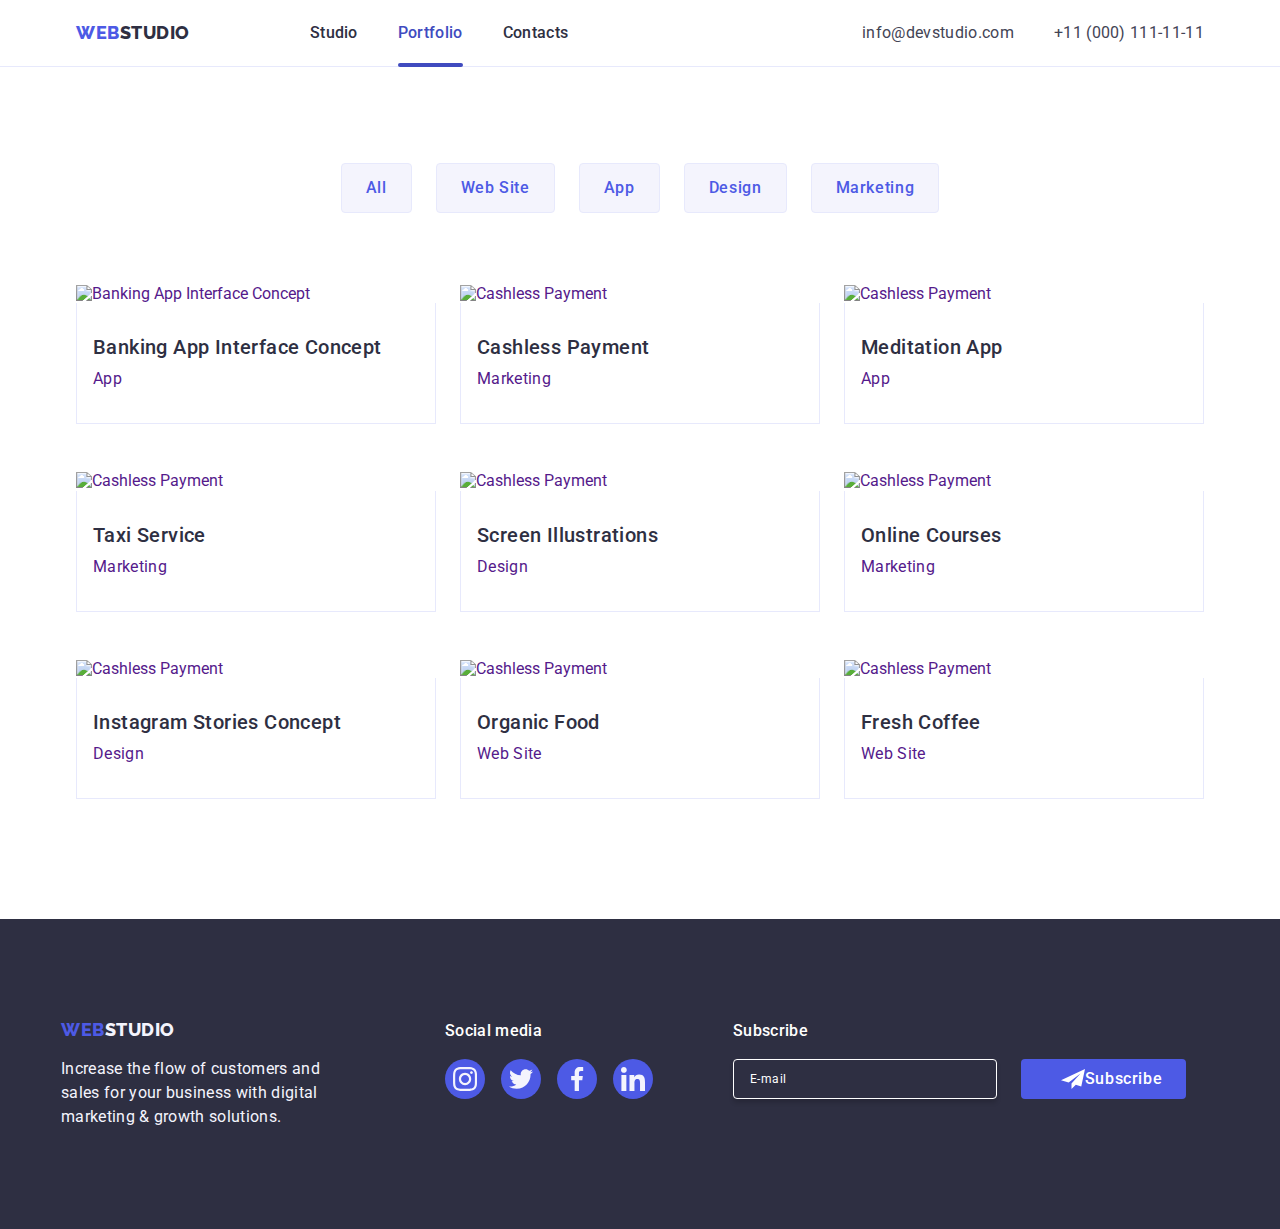
==== commit b156aae2: "11" ====
--- a/portfolio.html
+++ b/portfolio.html
@@ -8,6 +8,7 @@
         integrity="sha512-4xo8blKMVCiXpTaLzQSLSw3KFOVPWhm/TRtuPVc4WG6kUgjH6J03IBuG7JZPkcWMxJ5huwaBpOpnwYElP/m6wg=="
         crossorigin="anonymous" referrerpolicy="no-referrer" />
     <link rel="stylesheet" href="./css/styles.css">
+    <link rel="stylesheet" href="css/modern-normalize.min.css">
     <link rel="stylesheet" href="./css/media.css" >
     <link rel="preconnect" href="https://fonts.googleapis.com">
     <link rel="preconnect" href="https://fonts.gstatic.com" crossorigin>
@@ -198,5 +199,6 @@
             </div>
         </div>
     </footer>
-
+    <script src="./modal.js"></script>
+    <script src="./mobile-menu.js"></script>
 </body>